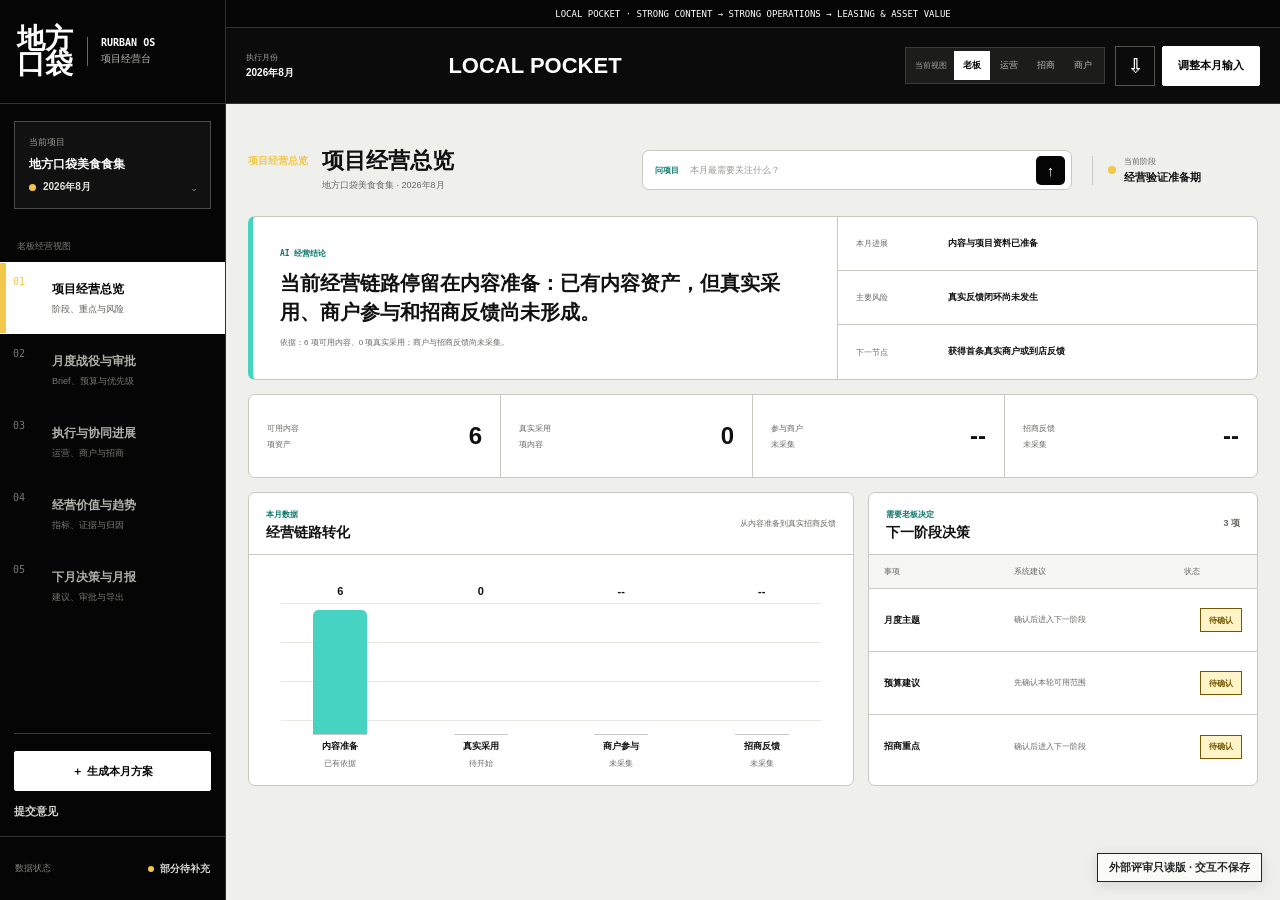
==== app/index.html @ 967d746f "Publish Rurban OS read-only review" ====
<!doctype html>
<html lang="zh-CN">
<head>
  <meta charset="utf-8">
  <meta name="viewport" content="width=device-width, initial-scale=1">
  <title>地方口袋｜项目经营台</title>
  <link rel="stylesheet" href="client-preview.css">
</head>
<body data-view="q1">
  <div class="review-mode-badge" role="status">外部评审只读版 · 交互不保存</div>
  <div class="app-shell">
    <aside class="sidebar">
      <a class="brand" href="./" aria-label="地方口袋项目经营台">
        <span class="brand-mark">地方<br>口袋</span>
        <span class="brand-name"><strong>RURBAN OS</strong><small>项目经营台</small></span>
      </a>

      <button class="project-switcher" type="button" title="切换项目">
        <span>当前项目</span>
        <strong id="sideProject">地方口袋美食食集</strong>
        <small><i></i><b id="sideMonth">2026年8月</b><em>⌄</em></small>
      </button>

      <nav class="question-nav" id="roleNavigation" aria-label="老板经营栏目">
        <span class="nav-label">老板经营视图</span>
        <button class="question-link active" type="button" data-question="q1">
          <b>01</b><span><strong>项目经营总览</strong><small>阶段、重点与风险</small></span>
        </button>
        <button class="question-link" type="button" data-question="q5">
          <b>02</b><span><strong>月度战役与审批</strong><small>Brief、预算与优先级</small></span>
        </button>
        <button class="question-link" type="button" data-question="q6">
          <b>03</b><span><strong>执行与协同进展</strong><small>运营、商户与招商</small></span>
        </button>
        <button class="question-link" type="button" data-question="q4">
          <b>04</b><span><strong>经营价值与趋势</strong><small>指标、证据与归因</small></span>
        </button>
        <button class="question-link" type="button" data-question="q7">
          <b>05</b><span><strong>下月决策与月报</strong><small>建议、审批与导出</small></span>
        </button>
      </nav>

      <div class="sidebar-actions">
        <button class="button sidebar-primary" type="button" data-open-wizard>＋ 生成本月方案</button>
        <button class="text-action" type="button" id="openFeedback">提交意见</button>
      </div>

      <footer>
        <span>数据状态</span>
        <strong><i></i>部分待补充</strong>
      </footer>
    </aside>

    <main class="main">
      <div class="announcement-bar">LOCAL POCKET · STRONG CONTENT → STRONG OPERATIONS → LEASING & ASSET VALUE</div>
      <header class="topbar">
        <div class="top-context">
          <div><span>项目</span><strong id="topProject">地方口袋美食食集</strong></div>
          <div><span>执行月份</span><strong id="topMonth">2026年8月</strong></div>
        </div>
        <strong class="top-wordmark">LOCAL POCKET</strong>
        <div class="top-utility">
          <div class="role-switch" aria-label="角色视图">
            <span>当前视图</span>
            <button class="active" type="button" data-role="owner">老板</button>
            <button type="button" data-role="operations">运营</button>
            <button type="button" data-role="leasing">招商</button>
            <button type="button" data-role="merchant">商户</button>
          </div>
          <div class="top-actions">
            <button class="icon-button" type="button" id="exportResult" title="导出方案" aria-label="导出方案">⇩</button>
            <button class="button top-primary" type="button" data-open-wizard>调整本月输入</button>
          </div>
        </div>
      </header>

      <section class="question-view active" id="q1View">
        <header class="owner-overview-intro">
          <div>
            <span class="question-number">项目经营总览</span>
            <h1>项目经营总览</h1>
            <p>地方口袋美食食集 · 2026年8月</p>
          </div>
          <form class="owner-inline-ai" id="ownerAiForm">
            <label for="ownerAiPrompt">问项目</label>
            <input id="ownerAiPrompt" aria-label="输入经营问题" placeholder="本月最需要关注什么？">
            <button type="submit" id="ownerAiSubmit" title="生成分析" aria-label="生成分析">↑</button>
          </form>
          <div class="owner-stage"><i></i><span>当前阶段</span><strong>经营验证准备期</strong></div>
        </header>

        <section class="owner-executive-result" aria-label="老板经营结论">
          <div>
            <span>AI 经营结论</span>
            <h2 id="executiveConclusion">正在读取项目资料并形成经营判断。</h2>
            <small id="ownerAiReason">分析将只使用当前项目已登记的数据。</small>
          </div>
          <dl>
            <div><dt>本月进展</dt><dd>内容与项目资料已准备</dd></div>
            <div><dt>主要风险</dt><dd>真实反馈闭环尚未发生</dd></div>
            <div><dt>下一节点</dt><dd>获得首条真实商户或到店反馈</dd></div>
          </dl>
        </section>

        <section class="owner-stage-kpis" aria-label="当前阶段关键指标">
          <article><span>可用内容</span><strong id="contentAssetCount">6</strong><small>项资产</small></article>
          <article><span>真实采用</span><strong id="ownerAdoptedCount">0</strong><small>项内容</small></article>
          <article><span>参与商户</span><strong id="ownerMerchantCount">--</strong><small>未采集</small></article>
          <article><span>招商反馈</span><strong id="ownerLeadCount">--</strong><small>未采集</small></article>
        </section>

        <section class="owner-analysis-layout">
          <figure class="owner-chain-chart">
            <figcaption>
              <div><span>本月数据</span><h2>经营链路转化</h2></div>
              <small>从内容准备到真实招商反馈</small>
            </figcaption>
            <div class="owner-chart-plot" role="img" aria-label="内容准备、真实采用、商户参与和招商反馈的柱状比较">
              <article>
                <strong id="ownerChartContentValue">6</strong>
                <div><i id="ownerChartContentBar"></i></div>
                <span>内容准备</span>
                <small>已有依据</small>
              </article>
              <article>
                <strong id="ownerChartAdoptedValue">0</strong>
                <div><i id="ownerChartAdoptedBar"></i></div>
                <span>真实采用</span>
                <small>待开始</small>
              </article>
              <article>
                <strong id="ownerChartMerchantValue">--</strong>
                <div><i id="ownerChartMerchantBar"></i></div>
                <span>商户参与</span>
                <small>未采集</small>
              </article>
              <article>
                <strong id="ownerChartLeadValue">--</strong>
                <div><i id="ownerChartLeadBar"></i></div>
                <span>招商反馈</span>
                <small>未采集</small>
              </article>
            </div>
          </figure>

          <section class="owner-decision-table">
            <header><div><span>需要老板决定</span><h2>下一阶段决策</h2></div><strong>3 项</strong></header>
            <div class="owner-decision-table-head"><span>事项</span><span>系统建议</span><span>状态</span></div>
            <div id="ownerDecisionList">
              <button type="button"><span>内容费用上限</span><small>先确认本轮可用范围</small><b class="status pending">待确认</b></button>
              <button type="button"><span>真实测试范围</span><small>选择首批内容与渠道</small><b class="status pending">待确认</b></button>
              <button type="button"><span>首批商户范围</span><small>确认真实参与名单</small><b class="status pending">待确认</b></button>
            </div>
          </section>
        </section>
      </section>

      <section class="question-view owner-campaign-view" id="q5View">
        <header class="page-intro">
          <div><span class="question-number">月度战役与审批</span><h1>2026年8月经营战役</h1><p>用演示文稿快速看完整策略，只在右侧处理需要老板确认的内容。</p></div>
          <div class="page-status"><span>Brief 状态</span><strong>待确认</strong><small>确认后才进入正式排期</small></div>
        </header>
        <section class="owner-deck-shell">
          <nav class="owner-slide-rail" aria-label="Brief 章节">
            <button class="active" type="button" data-brief="brief-summary"><b>00</b><span>单页摘要</span></button>
            <button type="button" data-brief="brief-goal"><b>01</b><span>经营目标</span></button>
            <button type="button" data-brief="brief-audience"><b>02</b><span>目标客群</span></button>
            <button type="button" data-brief="brief-content"><b>03</b><span>内容方向</span></button>
            <button type="button" data-brief="brief-operations"><b>04</b><span>商户协同</span></button>
            <button type="button" data-brief="brief-measure"><b>05</b><span>验证方式</span></button>
          </nav>
          <article class="owner-slide-stage" id="briefDocument">
            <span>摘要</span><h3>本月经营战役摘要</h3><p>围绕整体经营规划，以地方食物内容带动到访与消费，同时验证商户协同与招商表达的实际效果。</p><blockquote>强内容驱动强运营，强运营反哺招商、租赁与空间资产价值。</blockquote>
          </article>
          <aside class="owner-approval-panel">
            <header><span>本页需要确认</span><strong>3 项</strong></header>
            <dl><div><dt>本月目标</dt><dd>验证内容对到访和消费的促进作用</dd></div><div><dt>资源优先级</dt><dd>内容生产优先，商户和现场承接随后</dd></div><div><dt>预算范围</dt><dd class="missing-text">尚未确认</dd></div></dl>
            <div><button type="button" class="button secondary" data-open-wizard>修改输入</button><button type="button" class="button primary" id="adoptResult">确认采用</button></div>
          </aside>
        </section>
      </section>

      <section class="question-view owner-progress-view" id="q6View">
        <header class="page-intro">
          <div><span class="question-number">执行与协同进展</span><h1>各角色正在如何共同推进</h1><p>按经营链路查看运营、商户和招商之间的交接结果，只突出阻塞下一阶段的事项。</p></div>
          <div class="page-status"><span>整体状态</span><strong>部分阻塞</strong><small>主要阻塞：商户和真实反馈</small></div>
        </header>
        <section class="owner-handoff-map">
          <header><span>本月协同链路</span><strong>1 / 4 个关键交接已具备</strong></header>
          <div class="handoff-flow">
            <article class="available"><i>运营</i><strong>内容策略与首轮草案</strong><small>将主题、文案和素材需求交给商户协同</small><b>已形成</b></article>
            <article class="missing"><i>商户</i><strong>产品、图片与参与方式</strong><small>将真实产品和现场配合信息交回运营</small><b>未提交</b></article>
            <article class="missing"><i>现场</i><strong>到店与消费反馈</strong><small>将可追溯结果交给经营复盘和招商</small><b>未采集</b></article>
            <article class="pending"><i>招商</i><strong>候选品牌与跟进反馈</strong><small>使用经营证据形成招商材料并回传疑虑</small><b>待真实名单</b></article>
          </div>
        </section>
        <section class="owner-progress-grid">
          <article class="owner-progress-lanes">
            <header><span>角色推进状态</span><h2>本周关键进展</h2></header>
            <div><i class="operations">运营</i><span><strong>首批内容主题</strong><small>草案已形成，等待老板确认方向</small></span><b class="status pending">待审核</b></div>
            <div><i class="merchant">商户</i><span><strong>参与商户材料</strong><small>任务入口已准备，真实商户名单待确认</small></span><b class="status missing">未开始</b></div>
            <div><i class="leasing">招商</i><span><strong>候选品牌准备</strong><small>3类候选画像已形成，尚无真实品牌线索</small></span><b class="status pending">准备中</b></div>
          </article>
          <aside class="owner-blocker-panel"><span>当前最大阻塞</span><h2>商户真实参与尚未发生</h2><p>没有真实产品、图片和参与方式，运营无法完成正式内容，现场也无法形成可追溯反馈。</p><button class="button primary" type="button">查看商户协同缺口</button></aside>
        </section>
      </section>

      <section class="question-view" id="q2View">
        <header class="page-intro">
          <div><span class="question-number">运营工作台</span><h1>今日执行与本月内容安排</h1><p>先处理到期任务、待审核和缺失素材，再查看完整内容成品。</p></div>
          <button class="button primary" type="button" data-open-wizard>重新生成方案</button>
        </header>

        <section class="result-summary-row operations-summary" aria-label="内容执行状态摘要">
          <article><span>今日待处理</span><strong>3</strong><small>项 · 按优先级执行</small></article>
          <article><span>待审核内容</span><strong>1</strong><small>项 · 需要确认方向</small></article>
          <article><span>缺失素材</span><strong>2</strong><small>类 · 商户图片与现场信息</small></article>
          <article><span>最近截止</span><strong>8月10日</strong><small>先确认首批内容主题</small></article>
        </section>

        <section class="work-section task-work operations-priority">
          <header class="section-header"><div><span>执行任务</span><h2>今天先处理这 3 件事</h2></div><button type="button" class="button secondary">查看全部任务</button></header>
          <div class="operation-action-list task-list" id="operationTasks">
            <article><button class="task-check" type="button" aria-label="标记完成"></button><div><span>优先级高</span><strong>确认本月首批内容主题</strong><small>阻塞：需要负责人确认主题方向</small></div><span>运营负责人</span><time>8月10日</time><b class="status pending">待确认</b><button class="button secondary task-open" type="button" data-task-open="确认首批内容主题">打开</button></article>
            <article><button class="task-check" type="button" aria-label="标记完成"></button><div><span>缺失素材</span><strong>收集参与商户产品与图片</strong><small>阻塞：尚未确认参与商户名单</small></div><span>商户负责人</span><time>8月12日</time><b class="status missing">未开始</b><button class="button secondary task-open" type="button" data-task-open="收集商户素材">打开</button></article>
            <article><button class="task-check" type="button" aria-label="标记完成"></button><div><span>待协同</span><strong>确认周末现场承接路线</strong><small>阻塞：需要现场负责人补充动线信息</small></div><span>现场负责人</span><time>8月14日</time><b class="status missing">未开始</b><button class="button secondary task-open" type="button" data-task-open="确认现场路线">打开</button></article>
          </div>
        </section>

        <section class="work-section calendar-work">
          <header class="section-header">
            <div><span>内容日历</span><h2>待排期内容与审核节点</h2></div>
            <div class="calendar-state"><span>当前状态</span><strong>日期待确认</strong></div>
          </header>
          <div class="schedule-queue">
            <article><i class="xhs"></i><span><b>小红书</b><small>地方味道人物故事</small></span><em>素材已具备</em><strong>待审核</strong></article>
            <article><i class="wechat"></i><span><b>公众号</b><small>本月经营主题长文</small></span><em>文案草案</em><strong>等待确认</strong></article>
            <article><i class="video"></i><span><b>短视频</b><small>周末现场路线</small></span><em>现场画面未采集</em><strong>缺失素材</strong></article>
            <article><i class="event"></i><span><b>现场活动</b><small>限定产品联动</small></span><em>商户名单待确认</em><strong>待协同</strong></article>
          </div>
        </section>

        <section class="content-studio operations-content-studio">
          <header class="studio-toolbar">
            <div><span>最新内容成品</span><h2 id="contentDirection">地方食物如何进入当代城市生活</h2></div>
            <div class="segmented" id="platformTabs"><button class="active" type="button" data-platform="xiaohongshu">小红书</button><button type="button" data-platform="wechat">公众号</button><button type="button" data-platform="video">短视频</button></div>
          </header>
          <div class="content-preview-layout">
            <article class="content-document">
              <span class="content-kicker" id="contentKicker">本月主推内容 · 小红书</span>
              <h3 id="contentHeadline">一座城市的味道，如何被重新装进口袋？</h3>
              <p id="contentLead">从真实的地方食物、主理人和现场空间出发，形成可阅读、可到访、可消费的本月内容主线。</p>
              <div class="content-outline" id="contentOutline">
                <p><b>01</b><span>从一个具体味道进入地方生活</span></p>
                <p><b>02</b><span>让商户、产品和空间共同讲述</span></p>
                <p><b>03</b><span>把阅读兴趣承接到现场行动</span></p>
              </div>
              <footer><span class="status pending">待审核</span><button type="button" class="text-action">查看完整文案 →</button></footer>
            </article>
            <figure class="platform-preview">
              <img id="platformImage" src="assets/place-dining.jpg" alt="内容发布预览">
              <figcaption><span id="previewPlatform">小红书发布预览</span><small>实际平台、日期和素材仍需确认</small></figcaption>
            </figure>
          </div>
        </section>
      </section>

      <section class="question-view" id="q3View">
        <header class="page-intro">
          <div><span class="question-number">招商工作台</span><h1>商户协同与招商推进</h1><p>用内容证据支持商户协同和招商跟进，不把尚未发生的意向写成真实进展。</p></div>
          <button class="button secondary" type="button">补充真实品牌名单</button>
        </header>

        <section class="result-summary-row leasing-summary" aria-label="招商推进状态摘要">
          <article><span>真实招商线索</span><strong>0</strong><small>尚未录入</small></article>
          <article><span>候选业态</span><strong>3</strong><small>类 · 待补真实品牌</small></article>
          <article><span>可用招商材料</span><strong>2</strong><small>类 · 已有依据</small></article>
          <article><span>经营表现证据</span><strong>1</strong><small>类缺口 · 未采集</small></article>
        </section>

        <section class="candidate-preparation" id="candidatePreparation">
          <header class="section-header"><div><span>候选品牌准备</span><h2>先确定真实品牌，再进入跟进管道</h2></div><div class="pipeline-summary"><b>0</b> 真实线索 · <b>3</b> 类候选画像</div></header>
          <div class="candidate-prep-grid">
            <button class="candidate-card active" type="button" data-lead="local-food"><span>01 · 候选画像</span><strong>地方食物代表品牌</strong><p>在地产品、人物故事与持续内容能力匹配度高。</p><small>需补：真实品牌名单</small></button>
            <button class="candidate-card" type="button" data-lead="creator"><span>02 · 候选画像</span><strong>主理人餐饮品牌</strong><p>适合以人物、限定产品和现场体验共同运营。</p><small>需补：品牌意愿与经营条件</small></button>
            <button class="candidate-card" type="button" data-lead="culture"><span>03 · 候选画像</span><strong>地方文化产品品牌</strong><p>可把地方文化转成游客可理解、可携带的消费产品。</p><small>需补：产品与价格带资料</small></button>
            <article class="leasing-next-actions"><span>现在只做 3 步</span><ol><li><b>01</b>补充真实品牌名单</li><li><b>02</b>确认对应铺位和经营条件</li><li><b>03</b>有真实联系后创建招商线索</li></ol></article>
          </div>
        </section>

        <section class="pipeline-work" id="realLeasingPipeline" hidden>
          <header class="section-header"><div><span>招商管道</span><h2>真实线索与跟进阶段</h2></div><div class="pipeline-summary"><b>0</b> 真实线索</div></header>
          <div class="pipeline-board" id="leasingPipeline"></div>
        </section>

        <section class="leasing-detail-grid">
          <article class="lead-detail" id="leadDetail">
            <header><div><span>候选画像详情</span><h2>地方食物代表品牌</h2></div><b class="status pending">候选类型</b></header>
            <dl>
              <div><dt>推荐理由</dt><dd>具备真实产地、人物和产品内容，可形成持续市场表达。</dd></div>
              <div><dt>适配位置</dt><dd>主入口内容展示位 / 可体验餐饮点位</dd></div>
              <div><dt>需要验证</dt><dd>经营条件、现场适配、品牌意愿与真实铺位</dd></div>
              <div><dt>下一动作</dt><dd>补充真实品牌名单后生成一对一招商材料</dd></div>
            </dl>
          </article>
          <article class="leasing-ammo">
            <header><span>可使用的招商弹药</span><strong>3 类</strong></header>
            <button type="button"><i>01</i><span><b>项目内容主张</b><small>项目故事与本月经营主题</small></span><em>可用</em></button>
            <button type="button"><i>02</i><span><b>空间与消费场景</b><small>入口、路线与现场体验</small></span><em>可用</em></button>
            <button type="button"><i>03</i><span><b>经营表现证据</b><small>到店、消费与商户反馈</small></span><em class="missing-text">未采集</em></button>
          </article>
        </section>

        <section class="work-section merchant-task-work">
          <header class="section-header"><div><span>商户协同</span><h2>参与商户任务与反馈</h2></div><button type="button" class="button secondary">创建简单任务链接</button></header>
          <div class="merchant-table">
            <header><span>任务</span><span>参与商户</span><span>截止时间</span><span>提交材料</span><span>状态</span></header>
            <article><strong>提交本月主推产品与价格</strong><span>待确认</span><time>待设置</time><span>图片 / 产品 / 价格</span><b class="status missing">未派发</b></article>
            <article><strong>确认联合内容与现场活动</strong><span>待确认</span><time>待设置</time><span>参与方式 / 负责人</span><b class="status missing">未派发</b></article>
          </div>
        </section>
      </section>

      <section class="question-view" id="q4View">
        <header class="page-intro">
          <div><span class="question-number">经营价值与趋势</span><h1>哪些价值已经发生，哪些仍待验证</h1><p>把运营、商户和招商反馈汇总为证据；缺少的数据明确显示未采集。</p></div>
          <button class="button secondary" type="button">导出月报</button>
        </header>

        <section class="insight-band">
          <span>当前判断</span>
          <h2>项目资料和基础记录已基本整理，但真实经营闭环仍缺少连续的到店、消费、商户和招商反馈。</h2>
          <p>因此本月只展示证据准备度，不计算经营 ROI，也不对内容效果作确定归因。</p>
        </section>

        <section class="measurement-readiness">
          <header><div><span>首轮数据准备</span><h2>先把 4 类反馈记录起来</h2></div><strong>1 / 4 已准备</strong></header>
          <div class="readiness-action-list">
            <article><i>01</i><span><b>内容发布与采用</b><small>记录实际发布平台、日期和采用版本</small></span><em>运营</em><strong class="status pending">待记录</strong></article>
            <article><i>02</i><span><b>到店与消费反馈</b><small>选择现场观察、核销、顾客自述或平台数据</small></span><em>现场</em><strong class="status missing">未采集</strong></article>
            <article><i>03</i><span><b>商户参与与完成</b><small>确认参与名单、任务完成和商户反馈</small></span><em>商户协同</em><strong class="status missing">未采集</strong></article>
            <article><i>04</i><span><b>招商与租赁反馈</b><small>记录真实联系、品牌疑虑和意向阶段</small></span><em>招商</em><strong class="status missing">未采集</strong></article>
          </div>
        </section>

        <section class="analytics-grid">
          <article class="first-measurement-panel">
            <header><div><span>第一轮验证</span><h2>本月先完成一条可追溯记录</h2></div><b class="status pending">等待首条数据</b></header>
            <ol><li><b>01</b><span><strong>确认一件已发布内容</strong><small>保留平台、日期和最终版本</small></span></li><li><b>02</b><span><strong>关联一次真实到店或商户反馈</strong><small>写明反馈来源，不进行过度归因</small></span></li><li><b>03</b><span><strong>由负责人确认可信程度</strong><small>确定相关、可能相关或暂无法判断</small></span></li></ol>
            <button class="button primary" type="button" data-feedback-start>开始记录真实反馈</button>
          </article>
          <article class="evidence-panel">
            <header><span>证据完整度</span><strong id="evidenceRate">读取中</strong></header>
            <div class="evidence-meter"><i id="evidenceBar"></i></div>
            <ul><li><span>项目与内容资料</span><b class="status available">已有依据</b></li><li><span>商户参与记录</span><b class="status missing">未采集</b></li><li><span>到店与消费反馈</span><b class="status missing">未采集</b></li><li><span>招商与租赁反馈</span><b class="status missing">未采集</b></li></ul>
          </article>
        </section>

        <article class="trend-panel" id="trendPanel" hidden>
          <header><div><span>指标趋势</span><h2>内容 → 到店 → 消费 → 招商反馈</h2></div><div class="segmented"><button class="active" type="button">本月</button><button type="button">近 3 月</button></div></header>
          <div class="chart-wrap"><canvas id="trendCanvas" width="960" height="280" aria-label="经营指标趋势图"></canvas></div>
          <footer><span><i class="content-line"></i>内容表现</span><span><i class="visit-line"></i>到店消费</span><span><i class="leasing-line"></i>招商反馈</span></footer>
        </article>

        <details class="work-section attribution-work evidence-disclosure">
          <summary><span>价值归因</span><strong>查看反馈来源与归因程度</strong><small>没有证据时不推断“确定有效”</small></summary>
          <div class="attribution-table">
            <header><span>结果对象</span><span>当前反馈</span><span>反馈来源</span><span>归因程度</span><span>判断</span></header>
            <article><strong>本月内容输出</strong><span>未采集</span><span>未采集</span><b class="status missing">未知</b><p>等待真实发布</p></article>
            <article><strong>到店与消费</strong><span>未采集</span><span>未采集</span><b class="status missing">未知</b><p>不能归因</p></article>
            <article><strong>招商线索</strong><span>尚无真实线索</span><span>未采集</span><b class="status missing">未知</b><p>不能归因</p></article>
          </div>
        </details>

        <section class="next-decision-band">
          <div><span>下月决策建议</span><h2>先完成第一轮真实反馈采集，再决定扩大内容投入或调整招商重点。</h2></div>
          <button class="button primary" type="button" data-open-wizard>准备下月 Brief</button>
        </section>
      </section>

      <section class="question-view owner-decision-view" id="q7View">
        <header class="page-intro">
          <div><span class="question-number">下月决策与月报</span><h1>把本月结果转成下月行动</h1><p>用决策备忘录处理预算、优先级和阶段推进，详细依据保留在月报中。</p></div>
          <button class="button secondary" type="button" data-export-owner-report>导出老板月报</button>
        </header>
        <section class="owner-decision-layout">
          <article class="decision-memo">
            <header><div><span>决策备忘录 · 2026年8月</span><h2>下月先补真实反馈，不建议立即扩大投入</h2></div><b class="status pending">等待拍板</b></header>
            <div class="decision-memo-list">
              <article><i>01</i><div><span>是否继续当前内容方向</span><strong>建议继续，但先完成一轮真实发布与现场反馈</strong><small>依据：运营草案已形成；到店与消费反馈未采集</small></div><em>来自运营 + 经营反馈</em><button class="button secondary" type="button">给出意见</button></article>
              <article><i>02</i><div><span>是否扩大预算</span><strong>暂不扩大，待确认商户参与和现场承接能力</strong><small>依据：参与商户和真实执行数据仍为空</small></div><em>来自商户协同</em><button class="button secondary" type="button">给出意见</button></article>
              <article><i>03</i><div><span>是否启动真实招商跟进</span><strong>先补真实品牌名单，再使用内容与空间材料接触</strong><small>依据：3类画像和2类材料可用；真实线索为0</small></div><em>来自招商</em><button class="button secondary" type="button">给出意见</button></article>
            </div>
          </article>
          <aside class="owner-report-cover">
            <div><span>MONTHLY OPERATING REPORT</span><small>地方口袋美食食集</small><strong>2026<br>08</strong><p>内容、运营、商户、招商与空间价值月报</p></div>
            <footer><span>证据状态</span><b>部分待补充</b></footer>
            <button class="button primary" type="button" data-export-owner-report>导出月报</button>
          </aside>
        </section>

        <details class="work-section analysis-work owner-analysis-disclosure">
          <summary><span>完整经营依据</span><strong>展开经营判断、证据与下一动作</strong><small>用于追溯，不占用老板首屏</small></summary>
          <div class="table-wrap">
            <table class="analysis-table" aria-label="经营分析总表">
              <thead><tr><th>经营模块</th><th>经营判断</th><th>关键依据 / 缺口</th><th>证据状态</th><th>下一动作</th></tr></thead>
              <tbody id="analysisTableBody"><tr><td>项目经营状态</td><td>资料整理中</td><td>项目资料已继承</td><td><b class="status pending">整理中</b></td><td>等待经营判断</td></tr></tbody>
            </table>
          </div>
        </details>
      </section>

      <section class="merchant-role-view" id="merchantView" aria-hidden="true">
        <header class="merchant-standalone-bar"><a href="./"><span>地方<br>口袋</span><strong>LOCAL POCKET · 商户任务</strong></a><button class="text-action" type="button" data-role-exit>返回项目经营台</button></header>
        <header class="page-intro merchant-page-intro">
          <div>
            <span class="question-number">商户任务中心</span>
            <h1>本月只需要完成 3 件事</h1>
            <p>查看本月主题、提交必要材料，并确认与本月经营活动直接相关的参与方式。</p>
          </div>
          <div class="merchant-progress"><span>当前进度</span><strong id="merchantProgressValue">0 / 3</strong><small id="merchantProgressText">任务尚未开始</small></div>
        </header>

        <section class="merchant-task-section merchant-sequence">
          <header class="section-header">
            <div><span>下一项任务</span><h2>每次只完成一步</h2></div>
            <div class="merchant-deadline"><span>本轮截止</span><strong>8月12日</strong></div>
          </header>
          <div class="merchant-sequence-layout">
            <ol class="merchant-stepper" aria-label="商户任务进度">
              <li class="active" data-merchant-step-indicator="1"><b>01</b><span><strong>产品与价格</strong><small>正在进行</small></span></li>
              <li data-merchant-step-indicator="2"><b>02</b><span><strong>图片与故事</strong><small>下一步</small></span></li>
              <li data-merchant-step-indicator="3"><b>03</b><span><strong>参与方式</strong><small>最后一步</small></span></li>
            </ol>
            <div class="merchant-step-panels">
              <form class="merchant-step-panel active" data-merchant-step="1">
                <span>任务 1 / 3</span><h2>提交本月主推产品与价格</h2><p>只填写本月真实有效的产品信息。</p>
                <div class="merchant-form-grid"><label><span>产品名称</span><input type="text" name="product_name" placeholder="例如：本月限定桂花糕"></label><label><span>售价</span><input type="text" name="product_price" placeholder="例如：38 元 / 份"></label><label class="full"><span>一句推荐理由</span><textarea name="product_reason" placeholder="说清楚产品特点和本月为什么值得推荐"></textarea></label></div>
                <footer><small>信息可以稍后修改</small><button class="button primary" type="button" data-merchant-next>保存并继续</button></footer>
              </form>
              <form class="merchant-step-panel" data-merchant-step="2">
                <span>任务 2 / 3</span><h2>上传图片与品牌故事</h2><p>上传 3–6 张原图，再写一段真实的人物或产品故事。</p>
                <div class="merchant-upload"><label><span>选择图片</span><input type="file" name="merchant_images" accept="image/*" multiple></label><label><span>品牌或产品故事</span><textarea name="brand_story" placeholder="可以写谁在做、为什么做、产品与地方的关系"></textarea></label></div>
                <footer><button class="text-action" type="button" data-merchant-prev>返回上一步</button><button class="button primary" type="button" data-merchant-next>保存并继续</button></footer>
              </form>
              <form class="merchant-step-panel" data-merchant-step="3">
                <span>任务 3 / 3</span><h2>确认联合内容与现场参与</h2><p>选择本月可以配合的方式，不确定的可以暂不选。</p>
                <div class="merchant-choice-list"><label><input type="checkbox" name="participation" value="content"><span><b>内容拍摄</b><small>提供产品和人物出镜</small></span></label><label><input type="checkbox" name="participation" value="event"><span><b>现场活动</b><small>参与限定产品或周末活动</small></span></label><label><input type="checkbox" name="participation" value="share"><span><b>联合传播</b><small>在自有账号转发本月内容</small></span></label></div>
                <footer><button class="text-action" type="button" data-merchant-prev>返回上一步</button><button class="button primary" type="button" data-merchant-submit>确认提交</button></footer>
              </form>
            </div>
          </div>
        </section>

        <section class="merchant-theme-band merchant-theme-compact">
          <div><span>2026年8月 · 本月经营主题</span><h2>一座城市的味道，如何被重新装进口袋？</h2><p>通过真实产品、人物故事和现场体验，让顾客产生到访与消费理由。</p></div>
          <aside><span>你的参与价值</span><strong>产品获得内容曝光，并进入本月现场消费场景。</strong><small>实际发布、活动安排和采用结果以项目方最终确认为准。</small></aside>
        </section>

        <section class="merchant-support-grid">
          <figure class="merchant-example">
            <img src="assets/place-dining.jpg" alt="本月内容示例">
            <figcaption><span>本月内容示例</span><strong>真实产品 + 人物故事 + 现场体验</strong><small>示例只帮助理解提交方向，不代表最终发布版式。</small></figcaption>
          </figure>
          <article class="merchant-help">
            <span>提交标准</span>
            <h2>信息少，但必须真实可用</h2>
            <ul>
              <li><b>01</b><span>价格、产品和活动信息必须是本月有效信息。</span></li>
              <li><b>02</b><span>图片尽量使用原图，不需要提前设计排版。</span></li>
              <li><b>03</b><span>不确定的内容可以标记待确认，不需要猜测。</span></li>
            </ul>
            <button class="text-action" type="button" data-merchant-action="联系项目负责人">联系项目负责人 →</button>
          </article>
        </section>
      </section>
    </main>
  </div>

  <section class="wizard-overlay" id="planWizard" aria-hidden="true">
    <aside class="wizard-aside">
      <button class="wizard-close" type="button" id="closeWizard" aria-label="关闭输入">×</button>
      <span class="brand-mark">地方<br>口袋</span>
      <div>
        <span>已自动读取</span>
        <h2>只填写本月发生的变化</h2>
        <p>项目定位、空间资料、历史内容和已批准素材会自动参与，不需要重复录入。</p>
      </div>
      <ul><li><i>✓</i> 项目定位与当前阶段</li><li><i>✓</i> 空间、商户和经营资产</li><li><i>✓</i> 已批准内容与视觉素材</li><li><i>✓</i> 历史反馈与指标口径</li></ul>
    </aside>
    <div class="wizard-content">
      <header class="wizard-header">
        <div><span id="wizardStepLabel">步骤 1</span><strong id="wizardProgressText">1 / 5</strong></div>
        <div class="wizard-progress"><i id="wizardProgressBar"></i></div>
      </header>
      <form id="planForm">
        <input id="project_name" name="project_name" type="hidden" value="地方口袋美食食集">
        <input id="month" name="month" type="hidden" value="2026-08">
        <input id="target_audience" name="target_audience" type="hidden" value="mixed">

        <section class="wizard-step active" data-step="1">
          <span>本月经营目标</span><h1>选择本月首要经营目标</h1><p>只选一个主要目标，方案仍会覆盖内容、运营、商户和招商。</p>
          <div class="option-grid" id="goalOptions">
            <button class="option active" type="button" data-goal="overall_plan"><b>A</b><span><strong>整体经营</strong><small>让内容、商户和招商围绕同一目标</small></span></button>
            <button class="option" type="button" data-goal="content_growth"><b>B</b><span><strong>内容增长</strong><small>形成关注、到访与消费理由</small></span></button>
            <button class="option" type="button" data-goal="merchant_collaboration"><b>C</b><span><strong>商户协同</strong><small>推动商户参与和现场执行</small></span></button>
            <button class="option" type="button" data-goal="merchant_attraction"><b>D</b><span><strong>招商推进</strong><small>形成品牌画像和入驻理由</small></span></button>
          </div>
        </section>

        <section class="wizard-step" data-step="2">
          <span>目标客群</span><h1>选择本月核心客群</h1><p>选择一个核心人群，其他相关角色仍会参与经营分析。</p>
          <div class="option-grid">
            <button class="option active" type="button" data-audience="mixed"><b>A</b><span><strong>消费者、游客与潜在商户</strong><small>同时考虑消费现场与经营合作</small></span></button>
            <button class="option" type="button" data-audience="young_local"><b>B</b><span><strong>本地年轻消费者</strong><small>关注新鲜感、传播和复访</small></span></button>
            <button class="option" type="button" data-audience="visitors"><b>C</b><span><strong>游客与外来消费者</strong><small>关注目的性、体验和城市记忆</small></span></button>
            <button class="option" type="button" data-audience="merchants"><b>D</b><span><strong>潜在商户与合作方</strong><small>关注项目能力、匹配度和入驻理由</small></span></button>
          </div>
        </section>

        <section class="wizard-step" data-step="3">
          <span>本月预算</span><h1>确认本轮预算范围</h1><p>预算只用于控制方案规模，不会自动产生支出。</p>
          <div class="option-list">
            <button class="option active" type="button" data-budget="待确认"><b>A</b><span><strong>暂不锁定</strong><small>先确认方案范围，再由老板决定预算</small></span></button>
            <button class="option" type="button" data-budget="5000元以内"><b>B</b><span><strong>5,000 元以内</strong><small>聚焦少量高优先级动作</small></span></button>
            <button class="option" type="button" data-budget="5000至20000元"><b>C</b><span><strong>5,000–20,000 元</strong><small>覆盖内容、现场和商户协同</small></span></button>
            <button class="option" type="button" data-budget="20000元以上"><b>D</b><span><strong>20,000 元以上</strong><small>允许更完整的活动与传播组合</small></span></button>
          </div>
        </section>

        <section class="wizard-step" data-step="4">
          <span>资源优先级</span><h1>确认本月资源优先级</h1><p>选择一个第一优先级，方案会据此安排其他工作的先后顺序。</p>
          <div class="option-grid">
            <button class="option active" type="button" data-priority="内容生产"><b>A</b><span><strong>内容生产</strong><small>先形成持续的市场刺激</small></span></button>
            <button class="option" type="button" data-priority="商户与现场"><b>B</b><span><strong>商户与现场</strong><small>先让内容落到真实经营动作</small></span></button>
            <button class="option" type="button" data-priority="招商推进"><b>C</b><span><strong>招商推进</strong><small>优先形成品牌线索和沟通材料</small></span></button>
            <button class="option" type="button" data-priority="数据验证"><b>D</b><span><strong>数据验证</strong><small>优先补齐反馈和经营证据</small></span></button>
          </div>
        </section>

        <section class="wizard-step" data-step="5">
          <span>本月变化</span><h1>补充本月新增变化</h1><p>没有变化可以直接继续，已有资料会自动参与方案。</p>
          <label class="context-input"><textarea id="additional_context" name="additional_context" placeholder="例如：本月新增周末夜间场次，希望优先验证年轻客群的到访兴趣。"></textarea><small>不要重复填写项目定位、空间资料、菜单和历史内容。</small></label>
          <div class="input-summary"><p><span>经营目标</span><strong id="summaryGoal">整体经营</strong></p><p><span>目标客群</span><strong id="summaryAudience">消费者、游客与潜在商户</strong></p><p><span>预算范围</span><strong id="summaryBudget">暂不锁定</strong></p><p><span>第一优先级</span><strong id="summaryPriority">内容生产</strong></p></div>
        </section>

        <footer class="wizard-actions"><button class="button secondary" id="wizardBack" type="button" disabled>上一步</button><button class="button primary" id="wizardNext" type="button">下一步</button></footer>
      </form>
    </div>
  </section>

  <dialog id="feedbackDialog">
    <form method="dialog" class="feedback-form">
      <header><span>修改意见</span><h2>填写需要调整的结果</h2><p>只描述期望结果，无需说明生成过程。</p></header>
      <textarea id="feedbackText" placeholder="例如：招商部分需要更具体；内容方向希望增加家庭客群。"></textarea>
      <footer><button class="button secondary" value="cancel">取消</button><button class="button primary" id="saveFeedback" value="default">保存意见</button></footer>
    </form>
  </dialog>

  <div class="toast" id="toast" role="status" aria-live="polite"></div>
  <script src="review-data.js"></script>
  <script src="review-guard.js"></script>
  <script src="client-preview.js"></script>
</body>
</html>
---- app/client-preview.css ----
:root {
  --canvas: #efefeb;
  --paper: #ffffff;
  --ink: #111111;
  --black: #050505;
  --muted: #666963;
  --soft: #e8e8e3;
  --line: #c9c9c2;
  --line-strong: #8d8f89;
  --coral: #ff5b46;
  --coral-soft: #ffe5df;
  --aqua: #46d3c1;
  --aqua-soft: #dcf7f2;
  --yellow: #f1c84a;
  --yellow-soft: #fff3c8;
  --blue: #4d82d5;
  --blue-soft: #e4ecfa;
  --purple: #815ea8;
  --purple-soft: #eee7f6;
  --sidebar: 248px;
  --radius: 2px;
  --display: "Arial Black", "PingFang SC", "Microsoft YaHei", sans-serif;
  --mono: "SFMono-Regular", Menlo, Monaco, Consolas, monospace;
}

* { box-sizing: border-box; }
html { min-width: 1200px; background: var(--canvas); }
body { --view-accent: var(--yellow); --view-soft: var(--yellow-soft); margin: 0; color: var(--ink); background: var(--canvas); font-family: -apple-system, BlinkMacSystemFont, "Segoe UI", "PingFang SC", "Microsoft YaHei", sans-serif; font-size: 13px; letter-spacing: 0; }
body[data-view="q2"] { --view-accent: var(--coral); --view-soft: var(--coral-soft); }
body[data-view="q3"] { --view-accent: var(--blue); --view-soft: var(--blue-soft); }
body[data-view="q4"] { --view-accent: var(--aqua); --view-soft: var(--aqua-soft); }
body[data-view="q5"] { --view-accent: var(--yellow); --view-soft: var(--yellow-soft); }
body[data-view="q6"] { --view-accent: var(--blue); --view-soft: var(--blue-soft); }
body[data-view="q7"] { --view-accent: var(--coral); --view-soft: var(--coral-soft); }
body[data-view="merchant"] { --view-accent: var(--aqua); --view-soft: var(--aqua-soft); }
button, textarea, input { font: inherit; letter-spacing: 0; }
button { cursor: pointer; }
button:disabled { cursor: not-allowed; opacity: .42; }
h1, h2, h3, p, figure, blockquote, dl, dd { margin: 0; letter-spacing: 0; }
img { display: block; max-width: 100%; }

.review-mode-badge {
  position: fixed;
  right: 18px;
  bottom: 18px;
  z-index: 1000;
  padding: 8px 11px;
  border: 1px solid #242724;
  background: rgba(250, 250, 247, 0.96);
  color: #242724;
  font-size: 11px;
  font-weight: 700;
  line-height: 1;
  box-shadow: 0 3px 14px rgba(0, 0, 0, 0.12);
}

.app-shell { min-height: 100vh; display: grid; grid-template-columns: var(--sidebar) minmax(0, 1fr); }
.sidebar { position: sticky; top: 0; z-index: 30; height: 100vh; display: flex; flex-direction: column; color: #fff; background: var(--black); border-right: 1px solid #30302d; }
.brand { min-height: 104px; display: flex; align-items: center; gap: 14px; padding: 18px 17px; color: #fff; border-bottom: 1px solid #343432; text-decoration: none; }
.brand-mark { font-family: var(--display); font-size: 28px; font-weight: 900; line-height: .86; }
.brand-name { display: grid; gap: 4px; padding-left: 13px; border-left: 1px solid #6b6b67; }
.brand-name strong { font-family: var(--mono); font-size: 10px; }
.brand-name small { color: #b8b8b2; font-size: 10px; }

.project-switcher { width: auto; display: grid; gap: 7px; margin: 17px 14px 9px; padding: 14px; color: #fff; background: #111; border: 1px solid #4a4a46; border-radius: 0; text-align: left; }
.project-switcher:hover { border-color: #fff; }
.project-switcher > span { color: #999992; font-family: var(--mono); font-size: 9px; }
.project-switcher > strong { overflow: hidden; font-size: 12px; text-overflow: ellipsis; white-space: nowrap; }
.project-switcher small { display: grid; grid-template-columns: 7px minmax(0, 1fr) auto; align-items: center; gap: 7px; color: #b8b8b2; font-style: normal; }
.project-switcher small i { width: 7px; height: 7px; background: var(--yellow); border-radius: 50%; }
.project-switcher small b { color: #e1e1dc; font-size: 10px; font-weight: 600; }
.project-switcher small em { font-style: normal; }

.question-nav { display: grid; margin-top: 9px; }
.nav-label { padding: 13px 17px 9px; color: #777771; font-family: var(--mono); font-size: 9px; }
.question-link { min-height: 72px; display: grid; grid-template-columns: 32px minmax(0, 1fr); align-items: center; gap: 7px; padding: 10px 16px; color: #b0b0aa; background: transparent; border: 0; border-top: 1px solid transparent; border-bottom: 1px solid transparent; text-align: left; }
.question-link:hover { color: #fff; background: #161615; border-color: #30302d; }
.question-link.active { color: #050505; background: #fff; border-color: #fff; box-shadow: inset 6px 0 0 var(--view-accent); }
.question-link > b { align-self: start; margin-top: 3px; color: #777771; font-family: var(--mono); font-size: 10px; font-weight: 500; }
.question-link.active > b { color: var(--view-accent); }
.question-link > span { min-width: 0; display: grid; gap: 5px; }
.question-link strong { font-size: 12px; }
.question-link small { overflow: hidden; color: #777771; font-size: 9px; text-overflow: ellipsis; white-space: nowrap; }
.question-link.active small { color: #5e5e59; }

.sidebar-actions { display: grid; gap: 13px; margin: auto 14px 0; padding-top: 17px; border-top: 1px solid #3c3c39; }
.button { min-height: 40px; display: inline-flex; align-items: center; justify-content: center; gap: 7px; padding: 0 15px; border-radius: var(--radius); font-size: 11px; font-weight: 800; white-space: nowrap; }
.button.primary { color: #fff; background: var(--black); border: 1px solid var(--black); }
.button.primary:hover { color: var(--black); background: var(--aqua); border-color: var(--aqua); }
.button.secondary { color: var(--ink); background: #fff; border: 1px solid var(--line-strong); }
.button.secondary:hover { border-color: var(--black); }
.sidebar-primary { width: 100%; color: var(--black); background: #fff; border: 1px solid #fff; }
.sidebar-primary:hover { background: var(--aqua); border-color: var(--aqua); }
.text-action { padding: 0; color: var(--coral); background: transparent; border: 0; font-size: 11px; font-weight: 800; }
.sidebar .text-action { justify-self: start; color: #d5d5cf; }
.sidebar .text-action:hover { color: var(--aqua); }
.sidebar footer { min-height: 64px; display: flex; align-items: center; justify-content: space-between; gap: 10px; margin-top: 17px; padding: 0 15px; color: #83837d; border-top: 1px solid #343432; font-size: 9px; }
.sidebar footer strong { display: flex; align-items: center; gap: 6px; color: #d7d7d1; font-size: 10px; }
.sidebar footer i { width: 6px; height: 6px; background: var(--yellow); border-radius: 50%; }

.main { min-width: 0; }
.announcement-bar { position: sticky; top: 0; z-index: 24; height: 28px; display: flex; align-items: center; justify-content: center; overflow: hidden; color: #fff; background: var(--black); border-bottom: 1px solid #333; font-family: var(--mono); font-size: 9px; white-space: nowrap; }
.topbar { position: sticky; top: 28px; z-index: 22; height: 76px; display: grid; grid-template-columns: minmax(215px, .7fr) minmax(180px, .55fr) auto; align-items: center; gap: 22px; padding: 0 28px; color: #fff; background: rgba(5, 5, 5, .97); border-bottom: 1px solid #343432; }
.top-context { display: flex; align-items: center; gap: 25px; }
.top-context > div { display: grid; gap: 3px; }
.top-context span, .role-switch > span { color: #9e9e98; font-family: var(--mono); font-size: 8px; }
.top-context strong { max-width: 205px; overflow: hidden; color: #fff; font-size: 10px; text-overflow: ellipsis; white-space: nowrap; }
.top-wordmark { justify-self: center; font-family: var(--display); font-size: 22px; white-space: nowrap; }
.top-utility { display: flex; align-items: center; justify-content: flex-end; gap: 10px; }
.role-switch { display: flex; align-items: center; gap: 1px; padding: 3px; background: #1c1c1a; border: 1px solid #3a3a37; }
.role-switch > span { margin: 0 6px; }
.role-switch button, .segmented button { min-height: 29px; padding: 0 9px; color: #b7b7b1; background: transparent; border: 0; border-radius: 0; font-size: 9px; }
.role-switch button:hover { color: #fff; }
.role-switch button.active, .segmented button.active { color: var(--black); background: #fff; font-weight: 800; }
.top-actions { display: flex; align-items: center; gap: 7px; }
.icon-button { width: 40px; height: 40px; color: #fff; background: transparent; border: 1px solid #555550; border-radius: 0; font-size: 20px; line-height: 1; }
.icon-button:hover { color: var(--black); background: var(--aqua); border-color: var(--aqua); }
.top-primary { min-height: 40px; color: var(--black); background: #fff; border: 1px solid #fff; }
.top-primary:hover { background: var(--yellow); border-color: var(--yellow); }

.question-view { display: none; padding: 34px 30px 60px; }
.question-view.active { display: block; }
.merchant-role-view { display: none; padding: 34px 30px 60px; }
.merchant-role-view.active { display: block; }
.role-merchant .question-nav { display: none; }
.role-merchant .sidebar-actions [data-open-wizard], .role-merchant #exportResult, .role-merchant .top-primary { display: none; }
.role-merchant .sidebar-actions::before { content: "商户任务中心"; color: #fff; font-family: var(--display); font-size: 17px; }
.role-merchant .sidebar-actions::after { content: "只显示与你有关的任务、材料和反馈。"; color: #888882; font-size: 9px; line-height: 1.6; }
.role-merchant .app-shell { display: block; }
.role-merchant .sidebar, .role-merchant .main > .announcement-bar, .role-merchant .main > .topbar { display: none; }
.role-merchant .merchant-role-view { padding: 0 40px 60px; }

/* Owner: each result type uses the format best suited to its decision. */
.owner-stage-hero { min-height: 380px; display: grid; grid-template-columns: minmax(0,1.65fr) minmax(350px,.7fr); overflow: hidden; background: var(--black); border: 2px solid var(--black); }
.owner-stage-visual { position: relative; min-width: 0; overflow: hidden; }
.owner-stage-visual > img { width: 100%; height: 100%; object-fit: cover; }
.owner-stage-visual::after { content: ""; position: absolute; inset: 0; background: rgba(0,0,0,.7); }
.owner-stage-overlay { position: absolute; z-index: 1; inset: 0; display: flex; flex-direction: column; justify-content: flex-end; padding: 34px 38px; color: #fff; border-top: 8px solid var(--yellow); }
.owner-stage-overlay > span { color: var(--yellow); font-family: var(--mono); font-size: 9px; font-weight: 800; }
.owner-stage-overlay h2 { max-width: 900px; margin: 17px 0 28px; font-family: var(--display); font-size: 30px; line-height: 1.35; }
.owner-stage-facts { display: grid; grid-template-columns: 1fr 1fr; gap: 24px; padding-top: 18px; border-top: 1px solid rgba(255,255,255,.45); }
.owner-stage-facts p { display: grid; gap: 7px; }
.owner-stage-facts b { color: #b8b8b2; font-family: var(--mono); font-size: 8px; }
.owner-stage-facts span { font-size: 10px; line-height: 1.55; }
.owner-decision-queue { min-width: 0; }
.owner-decision-queue > header { min-height: 82px; }
.owner-decision-queue button { min-height: 98px; }

.owner-source-grid { display: grid; grid-template-columns: repeat(4,minmax(0,1fr)); margin-top: 22px; border: 1px solid var(--black); background: #fff; }
.owner-source-grid article { position: relative; min-height: 160px; display: grid; align-content: space-between; gap: 10px; padding: 21px; border-right: 1px solid var(--line); }
.owner-source-grid article:last-child { border-right: 0; }
.owner-source-grid article::before { content: ""; position: absolute; top: 0; right: 0; left: 0; height: 5px; background: var(--blue); }
.owner-source-grid .source-merchant::before { background: var(--purple); }
.owner-source-grid .source-leasing::before { background: var(--coral); }
.owner-source-grid .source-data::before { background: var(--aqua); }
.owner-source-grid header { display: flex; align-items: center; justify-content: space-between; gap: 10px; }
.owner-source-grid header > span { color: var(--muted); font-family: var(--mono); font-size: 8px; }
.owner-source-grid article > strong { font-size: 14px; line-height: 1.45; }
.owner-source-grid p { color: var(--muted); font-size: 9px; line-height: 1.55; }
.owner-source-grid p b { color: var(--ink); font-family: var(--display); font-size: 13px; }

.owner-value-chain { margin-top: 34px; }
.owner-value-chain > header { min-height: 72px; display: flex; align-items: flex-end; justify-content: space-between; gap: 20px; padding-bottom: 13px; border-bottom: 2px solid var(--black); }
.owner-value-chain > header span { color: var(--yellow); font-family: var(--mono); font-size: 9px; font-weight: 800; }
.owner-value-chain > header h2 { max-width: 820px; margin-top: 6px; font-family: var(--display); font-size: 21px; line-height: 1.3; }
.owner-value-chain > header small { color: var(--muted); font-size: 9px; }
.owner-value-chain > div { display: grid; grid-template-columns: repeat(4,minmax(0,1fr)); background: #fff; border: 1px solid var(--black); }
.owner-value-chain article { position: relative; min-height: 132px; display: grid; grid-template-columns: 28px minmax(0,1fr); align-content: center; gap: 9px; padding: 20px; border-right: 1px solid var(--line); }
.owner-value-chain article:last-child { border-right: 0; }
.owner-value-chain article:not(:last-child)::after { content: ""; position: absolute; z-index: 2; top: 50%; right: -5px; width: 8px; height: 8px; background: #fff; border-top: 1px solid var(--black); border-right: 1px solid var(--black); transform: rotate(45deg); }
.owner-value-chain article.active { background: var(--yellow-soft); }
.owner-value-chain article > b { color: var(--coral); font-family: var(--mono); font-size: 9px; }
.owner-value-chain article > span { display: grid; gap: 7px; }
.owner-value-chain article strong { font-size: 12px; }
.owner-value-chain article small { color: var(--muted); font-size: 9px; line-height: 1.45; }
.owner-value-chain article em { grid-column: 2; width: fit-content; color: var(--muted); font-family: var(--mono); font-size: 8px; font-style: normal; }

.owner-deck-shell { min-height: 580px; display: grid; grid-template-columns: 150px minmax(0,1fr) 310px; background: #fff; border: 2px solid var(--black); }
.owner-slide-rail { display: grid; align-content: start; background: var(--black); }
.owner-slide-rail button { min-height: 75px; display: grid; grid-template-columns: 27px minmax(0,1fr); align-items: center; gap: 8px; padding: 10px 14px; color: #aaa9a4; background: transparent; border: 0; border-bottom: 1px solid #343431; text-align: left; }
.owner-slide-rail button:hover { color: #fff; }
.owner-slide-rail button.active { color: var(--black); background: var(--yellow); }
.owner-slide-rail button b { font-family: var(--mono); font-size: 8px; }
.owner-slide-rail button span { font-size: 10px; font-weight: 800; }
.owner-slide-stage { position: relative; min-width: 0; display: flex; flex-direction: column; justify-content: flex-end; padding: 52px 48px; overflow: hidden; color: #fff; background: var(--black) url('assets/place-plan.jpg') center/cover; isolation: isolate; }
.owner-slide-stage::before { content: ""; position: absolute; z-index: -1; inset: 0; background: rgba(0,0,0,.76); }
.owner-slide-stage > span { color: var(--yellow); font-family: var(--mono); font-size: 9px; }
.owner-slide-stage h3 { max-width: 800px; margin-top: 17px; font-family: var(--display); font-size: 35px; line-height: 1.2; }
.owner-slide-stage p { max-width: 760px; margin-top: 20px; color: #f4f4ef; font-size: 15px; line-height: 1.75; }
.owner-slide-stage blockquote { max-width: 760px; margin-top: 30px; padding-top: 20px; color: var(--yellow); border-top: 1px solid rgba(255,255,255,.45); font-size: 12px; line-height: 1.65; }
.owner-approval-panel { display: flex; flex-direction: column; padding: 24px; border-left: 2px solid var(--black); }
.owner-approval-panel > header { display: flex; align-items: center; justify-content: space-between; padding-bottom: 18px; border-bottom: 2px solid var(--black); }
.owner-approval-panel > header span { font-family: var(--display); font-size: 15px; }
.owner-approval-panel > header strong { color: var(--coral); font-family: var(--display); font-size: 22px; }
.owner-approval-panel dl { margin: 0; }
.owner-approval-panel dl > div { display: grid; gap: 7px; padding: 18px 0; border-bottom: 1px solid var(--line); }
.owner-approval-panel dt { color: var(--muted); font-family: var(--mono); font-size: 8px; }
.owner-approval-panel dd { font-size: 11px; font-weight: 750; line-height: 1.55; }
.owner-approval-panel > div { display: grid; grid-template-columns: 1fr 1fr; gap: 7px; margin-top: auto; }

.owner-handoff-map { background: var(--black); border: 2px solid var(--black); }
.owner-handoff-map > header { min-height: 70px; display: flex; align-items: center; justify-content: space-between; gap: 20px; padding: 0 24px; color: #fff; border-bottom: 1px solid #393936; }
.owner-handoff-map > header span { color: var(--blue); font-family: var(--mono); font-size: 9px; font-weight: 800; }
.owner-handoff-map > header strong { font-size: 11px; }
.handoff-flow { display: grid; grid-template-columns: repeat(4,minmax(0,1fr)); background: #fff; }
.handoff-flow article { position: relative; min-height: 230px; display: grid; align-content: start; gap: 13px; padding: 27px 23px; border-right: 1px solid var(--black); }
.handoff-flow article:last-child { border-right: 0; }
.handoff-flow article > i { width: 42px; height: 42px; display: grid; place-items: center; color: #fff; background: var(--black); border-radius: 50%; font-family: var(--mono); font-size: 9px; font-style: normal; }
.handoff-flow article.available > i { color: var(--black); background: var(--aqua); }
.handoff-flow article.pending > i { color: var(--black); background: var(--yellow); }
.handoff-flow article > strong { font-size: 14px; line-height: 1.4; }
.handoff-flow article > small { color: var(--muted); font-size: 9px; line-height: 1.6; }
.handoff-flow article > b { width: fit-content; margin-top: auto; color: var(--muted); border-bottom: 2px solid var(--line); font-family: var(--mono); font-size: 8px; }
.handoff-flow article.available > b { color: #086b5e; border-color: var(--aqua); }
.handoff-flow article.missing > b { color: #a32f20; border-color: var(--coral); }
.owner-progress-grid { display: grid; grid-template-columns: minmax(0,1.35fr) minmax(330px,.65fr); gap: 18px; margin-top: 24px; }
.owner-progress-lanes { background: #fff; border: 1px solid var(--black); }
.owner-progress-lanes > header { padding: 22px; color: #fff; background: var(--black); }
.owner-progress-lanes > header span, .owner-blocker-panel > span { color: var(--blue); font-family: var(--mono); font-size: 9px; font-weight: 800; }
.owner-progress-lanes > header h2 { margin-top: 8px; font-family: var(--display); font-size: 21px; }
.owner-progress-lanes > div { min-height: 88px; display: grid; grid-template-columns: 66px minmax(0,1fr) auto; align-items: center; gap: 15px; padding: 14px 20px; border-bottom: 1px solid var(--line); }
.owner-progress-lanes > div:last-child { border-bottom: 0; }
.owner-progress-lanes i { color: var(--muted); font-family: var(--mono); font-size: 9px; font-style: normal; }
.owner-progress-lanes span { display: grid; gap: 6px; }
.owner-progress-lanes span strong { font-size: 11px; }
.owner-progress-lanes span small { color: var(--muted); font-size: 9px; }
.owner-blocker-panel { display: flex; flex-direction: column; padding: 27px; color: #fff; background: var(--black); }
.owner-blocker-panel h2 { margin-top: 13px; font-family: var(--display); font-size: 24px; line-height: 1.35; }
.owner-blocker-panel p { margin-top: 18px; color: #c2c2bc; font-size: 10px; line-height: 1.75; }
.owner-blocker-panel .button { margin-top: auto; color: var(--black); background: var(--blue); border-color: var(--blue); }

.owner-decision-layout { display: grid; grid-template-columns: minmax(0,1.45fr) minmax(320px,.55fr); gap: 20px; }
.decision-memo { background: #fff; border: 1px solid var(--black); }
.decision-memo > header { min-height: 130px; display: flex; align-items: center; justify-content: space-between; gap: 30px; padding: 25px 28px; color: #fff; background: var(--black); }
.decision-memo > header span { color: var(--coral); font-family: var(--mono); font-size: 9px; }
.decision-memo > header h2 { max-width: 760px; margin-top: 9px; font-family: var(--display); font-size: 24px; line-height: 1.35; }
.decision-memo-list > article { min-height: 120px; display: grid; grid-template-columns: 30px minmax(0,1fr) 145px 88px; align-items: center; gap: 15px; padding: 17px 20px; border-bottom: 1px solid var(--line); }
.decision-memo-list > article:last-child { border-bottom: 0; }
.decision-memo-list article > i { color: var(--coral); font-family: var(--mono); font-size: 9px; font-style: normal; }
.decision-memo-list article > div { display: grid; gap: 6px; }
.decision-memo-list article span { color: var(--muted); font-family: var(--mono); font-size: 8px; }
.decision-memo-list article strong { font-size: 11px; line-height: 1.5; }
.decision-memo-list article small { color: var(--muted); font-size: 9px; }
.decision-memo-list article > em { color: var(--muted); font-size: 8px; font-style: normal; line-height: 1.5; }
.decision-memo-list .button { min-height: 34px; padding: 0 10px; }
.owner-report-cover { display: flex; flex-direction: column; min-height: 540px; padding: 28px; color: #fff; background: var(--black); border-top: 8px solid var(--coral); }
.owner-report-cover > div { display: grid; gap: 14px; }
.owner-report-cover > div > span { color: var(--coral); font-family: var(--mono); font-size: 8px; }
.owner-report-cover > div > small { color: #b8b8b2; font-size: 10px; }
.owner-report-cover > div > strong { margin-top: 15px; font-family: var(--display); font-size: 68px; line-height: .86; }
.owner-report-cover > div > p { max-width: 230px; color: #d0d0ca; font-size: 12px; line-height: 1.6; }
.owner-report-cover footer { display: flex; align-items: center; justify-content: space-between; margin-top: auto; padding: 16px 0; border-top: 1px solid #4a4a46; }
.owner-report-cover footer span { color: #999992; font-size: 9px; }
.owner-report-cover footer b { color: var(--yellow); font-size: 10px; }
.owner-report-cover .button { color: var(--black); background: #fff; border-color: #fff; }
.owner-analysis-disclosure { background: #fff; border: 1px solid var(--black); }
.owner-analysis-disclosure > summary { min-height: 68px; display: grid; grid-template-columns: 130px minmax(0,1fr) auto 30px; align-items: center; gap: 16px; padding: 0 20px; cursor: pointer; list-style: none; }
.owner-analysis-disclosure > summary::-webkit-details-marker { display: none; }
.owner-analysis-disclosure > summary::after { content: "+"; width: 28px; height: 28px; display: grid; place-items: center; color: #fff; background: var(--black); }
.owner-analysis-disclosure[open] > summary::after { content: "−"; }
.owner-analysis-disclosure > summary span { color: var(--coral); font-family: var(--mono); font-size: 9px; font-weight: 800; }
.owner-analysis-disclosure > summary strong { font-size: 11px; }
.owner-analysis-disclosure > summary small { color: var(--muted); font-size: 9px; }

.owner-overview-intro { min-height: 64px; display: grid; grid-template-columns: minmax(230px,1fr) minmax(340px,430px) auto; align-items: center; gap: 20px; margin-bottom: 14px; }
.owner-overview-intro > div:first-child { display: grid; grid-template-columns: auto minmax(0,1fr); align-items: baseline; gap: 4px 14px; }
.owner-overview-intro .question-number { grid-row: 1 / 3; align-self: start; margin-top: 6px; }
.owner-overview-intro h1 { font-size: 22px; line-height: 1.2; }
.owner-overview-intro p { color: var(--muted); font-size: 9px; }
.owner-inline-ai { min-height: 40px; display: grid; grid-template-columns: auto minmax(0,1fr) 30px; align-items: center; gap: 9px; padding: 4px 5px 4px 12px; background: #fff; border: 1px solid var(--line); border-radius: 7px; }
.owner-inline-ai:focus-within { border-color: #777872; box-shadow: 0 0 0 3px rgba(70,211,193,.14); }
.owner-inline-ai label { color: #08766a; font-family: var(--mono); font-size: 8px; font-weight: 800; }
.owner-inline-ai input { min-width: 0; color: var(--ink); background: transparent; border: 0; outline: 0; font-size: 9px; }
.owner-inline-ai input::placeholder { color: #969790; }
.owner-inline-ai button { width: 29px; height: 29px; display: grid; place-items: center; color: #fff; background: var(--black); border: 0; border-radius: 5px; font-size: 15px; }
.owner-stage { min-width: 166px; display: grid; grid-template-columns: 8px auto; align-items: center; gap: 3px 8px; padding-left: 15px; border-left: 1px solid var(--line); }
.owner-stage i { grid-row: 1 / 3; width: 8px; height: 8px; background: var(--yellow); border-radius: 50%; }
.owner-stage span { color: var(--muted); font-size: 8px; }
.owner-stage strong { font-size: 11px; }

.owner-executive-result { min-height: 164px; display: grid; grid-template-columns: minmax(0,1.45fr) minmax(420px,.75fr); background: #fff; border: 1px solid var(--line); border-left: 5px solid var(--aqua); border-radius: 7px; overflow: hidden; }
.owner-executive-result > div { display: grid; align-content: center; gap: 10px; padding: 23px 27px; }
.owner-executive-result > div > span { color: #08766a; font-family: var(--mono); font-size: 8px; font-weight: 800; }
.owner-executive-result h2 { max-width: 800px; font-size: 20px; line-height: 1.45; }
.owner-executive-result > div > small { color: var(--muted); font-size: 8px; }
.owner-executive-result dl { display: grid; grid-template-rows: repeat(3,1fr); border-left: 1px solid var(--line); }
.owner-executive-result dl > div { display: grid; grid-template-columns: 80px minmax(0,1fr); align-items: center; gap: 12px; padding: 0 18px; border-bottom: 1px solid var(--line); }
.owner-executive-result dl > div:last-child { border-bottom: 0; }
.owner-executive-result dt { color: var(--muted); font-size: 8px; }
.owner-executive-result dd { font-size: 9px; font-weight: 700; line-height: 1.45; }

.owner-stage-kpis { display: grid; grid-template-columns: repeat(4,minmax(0,1fr)); margin-top: 14px; background: #fff; border: 1px solid var(--line); border-radius: 7px; overflow: hidden; }
.owner-stage-kpis article { min-height: 82px; display: grid; grid-template-columns: minmax(0,1fr) auto; align-content: center; gap: 5px 10px; padding: 14px 18px; border-right: 1px solid var(--line); }
.owner-stage-kpis article:last-child { border-right: 0; }
.owner-stage-kpis span { color: var(--muted); font-size: 8px; }
.owner-stage-kpis strong { grid-row: 1 / 3; grid-column: 2; align-self: center; font-size: 24px; line-height: 1; }
.owner-stage-kpis small { color: var(--muted); font-size: 8px; }

.owner-analysis-layout { display: grid; grid-template-columns: minmax(0,1.3fr) minmax(390px,.7fr); gap: 14px; margin-top: 14px; }
.owner-chain-chart, .owner-decision-table { background: #fff; border: 1px solid var(--line); border-radius: 7px; overflow: hidden; }
.owner-chain-chart figcaption, .owner-decision-table > header { min-height: 58px; display: flex; align-items: center; justify-content: space-between; gap: 18px; padding: 12px 17px; border-bottom: 1px solid var(--line); }
.owner-chain-chart figcaption span, .owner-decision-table > header span { color: #08766a; font-family: var(--mono); font-size: 8px; font-weight: 800; }
.owner-chain-chart figcaption h2, .owner-decision-table > header h2 { margin-top: 4px; font-size: 14px; }
.owner-chain-chart figcaption small { color: var(--muted); font-size: 8px; }
.owner-chart-plot { position: relative; min-height: 230px; display: grid; grid-template-columns: repeat(4,minmax(0,1fr)); align-items: end; gap: 22px; padding: 24px 32px 18px; }
.owner-chart-plot::before { content: ""; position: absolute; right: 32px; left: 32px; top: 48px; height: 1px; background: var(--soft); box-shadow: 0 39px 0 var(--soft), 0 78px 0 var(--soft), 0 117px 0 var(--soft); }
.owner-chart-plot article { position: relative; z-index: 1; height: 182px; display: grid; grid-template-rows: 20px 1fr auto auto; justify-items: center; gap: 5px; }
.owner-chart-plot article > strong { font-size: 11px; }
.owner-chart-plot article > div { width: min(54px,70%); height: 125px; display: flex; align-items: flex-end; overflow: hidden; background: transparent; border-bottom: 1px solid var(--line); border-radius: 5px 5px 0 0; }
.owner-chart-plot article > div i { width: 100%; height: 0; display: block; background: var(--aqua); border-radius: 5px 5px 0 0; transition: height .3s ease; }
.owner-chart-plot article:nth-child(2) > div i { background: var(--blue); }
.owner-chart-plot article:nth-child(3) > div i { background: var(--yellow); }
.owner-chart-plot article:nth-child(4) > div i { background: var(--coral); }
.owner-chart-plot article > span { font-size: 9px; font-weight: 700; }
.owner-chart-plot article small { color: var(--muted); font-size: 8px; }

.owner-decision-table > header > strong { color: var(--muted); font-size: 9px; }
.owner-decision-table-head, .owner-decision-table button { display: grid; grid-template-columns: minmax(120px,.8fr) minmax(150px,1.2fr) 58px; align-items: center; gap: 10px; padding: 0 15px; text-align: left; }
.owner-decision-table-head { min-height: 34px; color: var(--muted); background: #f6f6f3; border-bottom: 1px solid var(--line); font-size: 8px; }
.owner-decision-table button { width: 100%; min-height: 63px; color: var(--ink); background: #fff; border: 0; border-bottom: 1px solid var(--line); }
.owner-decision-table button:last-child { border-bottom: 0; }
.owner-decision-table button:hover { background: var(--yellow-soft); }
.owner-decision-table button > span { font-size: 9px; font-weight: 800; }
.owner-decision-table button > small { color: var(--muted); font-size: 8px; line-height: 1.45; }
.owner-decision-table button > .status { justify-self: end; }
.merchant-standalone-bar { height: 70px; display: flex; align-items: center; justify-content: space-between; gap: 20px; margin: 0 -40px 34px; padding: 0 40px; color: #fff; background: var(--black); border-bottom: 1px solid #343432; }
.merchant-standalone-bar a { display: flex; align-items: center; gap: 14px; color: #fff; text-decoration: none; }
.merchant-standalone-bar a > span { font-family: var(--display); font-size: 18px; line-height: .86; }
.merchant-standalone-bar a > strong { padding-left: 14px; border-left: 1px solid #575752; font-family: var(--mono); font-size: 9px; }
.merchant-standalone-bar .text-action { color: var(--aqua); }
.page-intro { min-height: 100px; display: flex; align-items: flex-start; justify-content: space-between; gap: 30px; margin-bottom: 24px; }
.question-number, .page-intro > div > span { color: var(--view-accent); font-family: var(--mono); font-size: 10px; font-weight: 800; }
.page-intro h1 { max-width: 930px; margin-top: 8px; font-family: var(--display); font-size: 38px; font-weight: 900; line-height: 1.15; }
.page-intro p { margin-top: 9px; color: var(--muted); font-size: 12px; line-height: 1.6; }
.page-status { width: 165px; display: grid; gap: 5px; padding: 12px 0 12px 18px; border-left: 4px solid var(--yellow); }
.page-status span, .page-status small { color: var(--muted); font-size: 9px; }
.page-status strong { font-family: var(--display); font-size: 18px; }

.merchant-page-intro { min-height: 112px; }
.merchant-progress { width: 188px; display: grid; gap: 5px; padding: 13px 0 13px 18px; border-left: 5px solid var(--aqua); }
.merchant-progress span, .merchant-progress small { color: var(--muted); font-size: 9px; }
.merchant-progress strong { font-family: var(--display); font-size: 22px; }
.merchant-theme-band { min-height: 220px; display: grid; grid-template-columns: minmax(0,1.45fr) minmax(330px,.65fr); color: #fff; background: var(--black); border: 2px solid var(--black); }
.merchant-theme-band > div { position: relative; display: grid; align-content: center; gap: 15px; padding: 32px 38px; background-image: url('assets/place-market.jpg'); background-position: center; background-size: cover; isolation: isolate; }
.merchant-theme-band > div::before { content: ""; position: absolute; z-index: -1; inset: 0; background: rgba(0,0,0,.76); }
.merchant-theme-band > div > span, .merchant-theme-band aside > span { color: var(--aqua); font-family: var(--mono); font-size: 9px; font-weight: 800; }
.merchant-theme-band h2 { max-width: 760px; font-family: var(--display); font-size: 29px; line-height: 1.28; }
.merchant-theme-band p { color: #d2d2cc; font-size: 11px; line-height: 1.65; }
.merchant-theme-band aside { display: grid; align-content: center; gap: 12px; padding: 30px; border-left: 1px solid #444; }
.merchant-theme-band aside strong { font-size: 15px; line-height: 1.55; }
.merchant-theme-band aside small { color: #a5a59f; font-size: 9px; line-height: 1.6; }
.merchant-task-section { margin-top: 30px; }
.merchant-deadline { display: grid; gap: 3px; text-align: right; }
.merchant-deadline span { color: var(--muted); font-family: var(--mono); font-size: 8px; }
.merchant-deadline strong { font-size: 12px; }
.merchant-task-list { background: var(--paper); border: 1px solid var(--black); }
.merchant-task-list article { min-height: 100px; display: grid; grid-template-columns: 50px minmax(300px,1.45fr) minmax(130px,.5fr) 80px 126px; align-items: center; gap: 18px; padding: 15px 18px; border-bottom: 1px solid var(--line); }
.merchant-task-list article:last-child { border-bottom: 0; }
.merchant-task-list article:hover { background: var(--aqua-soft); }
.merchant-task-index { color: var(--coral); font-family: var(--mono); font-size: 11px; font-weight: 800; }
.merchant-task-list article > div:nth-child(2) { display: grid; gap: 7px; }
.merchant-task-list article > div:nth-child(2) strong { font-size: 13px; }
.merchant-task-list article > div:nth-child(2) p { color: var(--muted); font-size: 9px; line-height: 1.55; }
.merchant-requirement { display: grid; gap: 5px; }
.merchant-requirement span { color: var(--muted); font-family: var(--mono); font-size: 8px; }
.merchant-requirement b { font-size: 10px; }
.merchant-task-list .button { width: 126px; }
.merchant-support-grid { display: grid; grid-template-columns: minmax(0,1.25fr) minmax(370px,.75fr); margin-top: 30px; border: 1px solid var(--black); }
.merchant-example { min-height: 290px; display: grid; grid-template-columns: minmax(260px,.8fr) minmax(0,1fr); background: var(--black); }
.merchant-example img { width: 100%; height: 100%; object-fit: cover; }
.merchant-example figcaption { display: grid; align-content: center; gap: 11px; padding: 28px; color: #fff; }
.merchant-example figcaption span, .merchant-help > span { color: var(--coral); font-family: var(--mono); font-size: 9px; font-weight: 800; }
.merchant-example figcaption strong { font-family: var(--display); font-size: 21px; line-height: 1.35; }
.merchant-example figcaption small { color: #a7a7a1; font-size: 9px; line-height: 1.6; }
.merchant-help { padding: 28px; background: #fff; border-left: 1px solid var(--black); }
.merchant-help h2 { margin-top: 9px; font-family: var(--display); font-size: 20px; }
.merchant-help ul { display: grid; margin: 21px 0 19px; padding: 0; list-style: none; border-top: 1px solid var(--line); }
.merchant-help li { min-height: 52px; display: grid; grid-template-columns: 28px minmax(0,1fr); align-items: center; gap: 8px; border-bottom: 1px solid var(--line); }
.merchant-help li b { color: var(--coral); font-family: var(--mono); font-size: 8px; }
.merchant-help li span { color: var(--muted); font-size: 9px; line-height: 1.5; }

.executive-band { min-height: 330px; display: grid; grid-template-columns: minmax(0, 1.6fr) minmax(345px, .72fr); background: var(--black); border: 2px solid var(--black); overflow: hidden; }
.executive-copy { position: relative; min-width: 0; display: flex; flex-direction: column; justify-content: space-between; padding: 34px 37px; color: #fff; background: #0b0b0a; border-top: 8px solid var(--yellow); overflow: hidden; }
.executive-copy > span { color: var(--yellow); font-family: var(--mono); font-size: 10px; }
.executive-copy h2 { max-width: 860px; margin: 18px 0 28px; font-family: var(--display); font-size: 31px; font-weight: 900; line-height: 1.36; }
.conclusion-meta { display: grid; grid-template-columns: 1fr 1fr; gap: 22px; padding-top: 20px; border-top: 1px solid rgba(255,255,255,.38); }
.conclusion-meta p { display: grid; gap: 7px; }
.conclusion-meta b { color: #a8a8a2; font-family: var(--mono); font-size: 8px; }
.conclusion-meta span { color: #fff; font-size: 10px; line-height: 1.55; }
.decision-queue { color: var(--ink); background: #fff; border-left: 2px solid var(--black); }
.decision-queue > header { min-height: 70px; display: grid; align-content: center; gap: 5px; padding: 0 19px; color: #fff; background: var(--black); border-bottom: 1px solid #333; }
.decision-queue > header span { font-family: var(--display); font-size: 15px; }
.decision-queue > header small { color: #a8a8a2; font-size: 8px; }
.decision-queue > div { display: grid; }
.decision-queue button { min-height: 84px; display: grid; grid-template-columns: 30px minmax(0, 1fr) auto; align-items: center; gap: 10px; padding: 12px 16px; color: var(--ink); background: #fff; border: 0; border-bottom: 1px solid var(--line); text-align: left; }
.decision-queue button:hover { background: var(--yellow-soft); }
.decision-queue button > i { color: var(--coral); font-family: var(--mono); font-size: 9px; font-style: normal; }
.decision-queue button > span { font-size: 10px; font-weight: 750; line-height: 1.45; }

.metric-row { display: grid; grid-template-columns: repeat(4, minmax(0, 1fr)); background: var(--paper); border: 2px solid var(--black); border-top: 0; }
.metric-row article { position: relative; min-height: 126px; display: grid; align-content: center; gap: 6px; padding: 22px 20px; border-right: 1px solid var(--line); }
.metric-row article:last-child { border-right: 0; }
.metric-row article::before { content: ""; position: absolute; top: 0; right: 0; left: 0; height: 5px; background: var(--aqua); }
.metric-row article:nth-child(2)::before { background: var(--yellow); }
.metric-row article:nth-child(3)::before { background: var(--coral); }
.metric-row article:nth-child(4)::before { background: var(--blue); }
.metric-row span { color: var(--muted); font-family: var(--mono); font-size: 8px; }
.metric-row strong { font-family: var(--display); font-size: 25px; line-height: 1.1; }
.metric-row small { color: var(--muted); font-size: 9px; }

.evidence-disclosure { margin-top: 16px; background: var(--paper); border: 1px solid var(--black); }
.evidence-disclosure > summary { min-height: 64px; display: grid; grid-template-columns: 115px minmax(0,1fr) auto; align-items: center; gap: 18px; padding: 0 20px; cursor: pointer; list-style: none; }
.evidence-disclosure > summary::-webkit-details-marker { display: none; }
.evidence-disclosure > summary::after { content: "+"; width: 28px; height: 28px; display: grid; place-items: center; color: #fff; background: var(--black); font-size: 16px; grid-column: 4; grid-row: 1; }
.evidence-disclosure[open] > summary::after { content: "−"; }
.evidence-disclosure > summary > span { color: var(--view-accent); font-family: var(--mono); font-size: 9px; font-weight: 800; }
.evidence-disclosure > summary > strong { font-size: 11px; }
.evidence-disclosure > summary > small { color: var(--muted); font-size: 9px; }
.owner-evidence .metric-row { border-width: 1px 0 0; }

.work-section { margin-top: 34px; }
.section-header { min-height: 70px; display: flex; align-items: flex-end; justify-content: space-between; gap: 22px; padding-bottom: 13px; border-bottom: 2px solid var(--black); }
.section-header > div:first-child > span, .studio-toolbar > div > span, .lead-detail header span, .leasing-ammo > header span, .trend-panel header span, .next-decision-band span { color: var(--view-accent); font-family: var(--mono); font-size: 9px; font-weight: 800; }
.section-header h2, .studio-toolbar h2 { margin-top: 6px; font-family: var(--display); font-size: 22px; line-height: 1.25; }
.section-header > small { color: var(--muted); font-size: 9px; }
.section-actions { display: flex; gap: 7px; }
.legend { display: flex; align-items: center; gap: 7px; color: var(--muted); font-size: 9px; }
.legend i { width: 9px; height: 9px; margin-left: 8px; }
.legend i.available { background: var(--aqua); }
.legend i.pending { background: var(--yellow); }
.legend i.missing { background: var(--coral); }
.table-wrap { overflow: hidden; background: var(--paper); border-right: 1px solid var(--black); border-bottom: 1px solid var(--black); border-left: 1px solid var(--black); }
.analysis-table { width: 100%; border-collapse: collapse; table-layout: fixed; }
.analysis-table th { height: 48px; padding: 0 15px; color: #fff; background: var(--black); border-right: 1px solid #393936; font-family: var(--mono); font-size: 9px; text-align: left; }
.analysis-table th:last-child { border-right: 0; }
.analysis-table th:nth-child(1) { width: 17%; }
.analysis-table th:nth-child(2) { width: 28%; }
.analysis-table th:nth-child(3) { width: 28%; }
.analysis-table th:nth-child(4) { width: 11%; }
.analysis-table th:nth-child(5) { width: 16%; }
.analysis-table td { height: 86px; padding: 15px; border-right: 1px solid var(--line); border-bottom: 1px solid var(--line); vertical-align: top; font-size: 10px; line-height: 1.62; overflow-wrap: anywhere; }
.analysis-table td:last-child { border-right: 0; font-weight: 750; }
.analysis-table tr:last-child td { border-bottom: 0; }
.analysis-table tbody tr:hover { background: var(--aqua-soft); }
.analysis-table td strong { display: block; font-size: 11px; line-height: 1.45; }
.analysis-table td small { display: block; margin-top: 5px; color: #85857f; font-family: var(--mono); font-size: 8px; }
.status { width: fit-content; display: inline-flex; align-items: center; min-height: 24px; padding: 0 8px; border: 1px solid currentColor; border-radius: 0; font-size: 8px; font-weight: 800; white-space: nowrap; }
.status.available { color: #086b5e; background: var(--aqua-soft); }
.status.pending { color: #725600; background: var(--yellow-soft); }
.status.missing { color: #a32f20; background: var(--coral-soft); }

.result-summary-row { display: grid; grid-template-columns: repeat(4,minmax(0,1fr)); margin-bottom: 18px; background: var(--paper); border: 1px solid var(--black); }
.result-summary-row article { position: relative; min-height: 98px; display: grid; align-content: center; gap: 6px; padding: 18px 19px; border-right: 1px solid var(--black); }
.result-summary-row article:last-child { border-right: 0; }
.result-summary-row article::before { content: ""; position: absolute; top: 0; right: 0; left: 0; height: 5px; background: var(--view-accent); }
.result-summary-row article:nth-child(2)::before { background: var(--aqua); }
.result-summary-row article:nth-child(3)::before { background: var(--yellow); }
.result-summary-row article:nth-child(4)::before { background: var(--blue); }
.leasing-summary article:nth-child(3)::before { background: var(--aqua); }
.leasing-summary article:nth-child(4)::before { background: var(--coral); }
.result-summary-row span { color: var(--muted); font-family: var(--mono); font-size: 8px; }
.result-summary-row strong { font-family: var(--display); font-size: 24px; line-height: 1; }
.result-summary-row small { color: var(--muted); font-size: 9px; }

.brief-work { margin-top: 42px; }
.brief-reader { min-height: 390px; display: grid; grid-template-columns: 225px minmax(0, 1fr); background: #fff; border: 2px solid var(--black); }
.brief-reader nav { display: grid; align-content: start; background: var(--black); border-right: 2px solid var(--black); }
.brief-reader nav button { min-height: 66px; padding: 0 17px; color: #aeadab; background: transparent; border: 0; border-bottom: 1px solid #363633; font-family: var(--mono); font-size: 9px; text-align: left; }
.brief-reader nav button:hover { color: #fff; }
.brief-reader nav button.active { color: var(--black); background: var(--aqua); }
.brief-reader article { max-width: 930px; padding: 42px 48px; }
.brief-reader article > span { color: var(--coral); font-family: var(--mono); font-size: 9px; }
.brief-reader article h3 { margin-top: 12px; font-family: var(--display); font-size: 29px; }
.brief-reader article p { margin-top: 22px; font-size: 14px; line-height: 1.9; }
.brief-reader blockquote { margin-top: 28px; padding: 21px 24px; color: #fff; background: var(--black); border-left: 7px solid var(--coral); font-size: 14px; line-height: 1.75; }

.content-studio { background: var(--paper); border: 2px solid var(--black); overflow: hidden; }
.studio-toolbar { min-height: 82px; display: flex; align-items: center; justify-content: space-between; gap: 20px; padding: 0 23px; color: #fff; background: var(--black); border-bottom: 1px solid #343432; }
.studio-toolbar > div > span { color: var(--aqua); }
.studio-toolbar h2 { font-size: 21px; }
.segmented { display: flex; align-items: center; gap: 1px; padding: 3px; background: #242422; border: 1px solid #42423e; }
.content-preview-layout { min-height: 500px; display: grid; grid-template-columns: minmax(0, 1.12fr) minmax(360px, .75fr); }
.content-document { padding: 43px 47px 31px; color: #fff; background: var(--black); border-right: 2px solid var(--black); }
.content-kicker { color: var(--aqua); font-family: var(--mono); font-size: 9px; font-weight: 800; }
.content-document h3 { max-width: 740px; margin-top: 16px; font-family: var(--display); font-size: 31px; font-weight: 900; line-height: 1.3; }
.content-document > p { max-width: 760px; margin-top: 19px; color: #c2c2bc; font-size: 12px; line-height: 1.8; }
.content-outline { margin-top: 29px; border-top: 1px solid #3b3b38; }
.content-outline p { min-height: 59px; display: grid; grid-template-columns: 38px minmax(0,1fr); align-items: center; border-bottom: 1px solid #3b3b38; }
.content-outline b { color: var(--coral); font-family: var(--mono); font-size: 9px; }
.content-outline span { font-size: 11px; }
.content-document footer { display: flex; align-items: center; justify-content: space-between; gap: 15px; margin-top: 25px; }
.operations-content-studio { margin-top: 34px; }
.platform-preview { position: relative; min-height: 500px; background: #161616; overflow: hidden; }
.platform-preview img { width: 100%; height: 100%; object-fit: cover; }
.platform-preview::after { content: ""; position: absolute; right: 0; bottom: 0; left: 0; height: 135px; background: rgba(0,0,0,.72); }
.platform-preview figcaption { position: absolute; z-index: 2; right: 23px; bottom: 21px; left: 23px; display: grid; gap: 5px; color: #fff; }
.platform-preview figcaption span { font-family: var(--display); font-size: 15px; }
.platform-preview figcaption small { color: #c6c6c0; font-size: 9px; }

.calendar-filters { display: flex; gap: 5px; }
.calendar-filters button { min-height: 31px; padding: 0 11px; color: var(--muted); background: #fff; border: 1px solid var(--line-strong); border-radius: 0; font-size: 9px; }
.calendar-filters button.active { color: #fff; background: var(--black); border-color: var(--black); }
.calendar-board { background: var(--paper); border: 1px solid var(--black); overflow: hidden; }
.calendar-head { display: grid; grid-template-columns: repeat(7, minmax(0,1fr)); color: #fff; background: var(--black); border-bottom: 1px solid var(--black); }
.calendar-head span { height: 59px; display: grid; place-content: center; gap: 4px; color: #aaa9a3; border-right: 1px solid #393936; font-family: var(--mono); font-size: 8px; text-align: center; }
.calendar-head span:last-child { border-right: 0; }
.calendar-head b { color: #fff; font-size: 13px; }
.calendar-grid { position: relative; min-height: 280px; display: grid; grid-template-columns: repeat(7, minmax(0,1fr)); background: #fff; }
.calendar-grid::before { content: ""; position: absolute; inset: 0; pointer-events: none; background-size: 14.2857% 100%; border-right: 1px solid var(--line); }
.post { position: relative; z-index: 1; grid-column: var(--day); align-self: start; display: grid; gap: 6px; margin: 12px 7px 0; padding: 13px; border: 1px solid var(--black); border-left: 6px solid var(--blue); border-radius: 0; }
.post:nth-child(2) { margin-top: 82px; }
.post:nth-child(3) { margin-top: 31px; }
.post:nth-child(4) { margin-top: 116px; }
.post.xhs { background: var(--coral-soft); border-left-color: var(--coral); }
.post.wechat { background: var(--aqua-soft); border-left-color: var(--aqua); }
.post.video { background: var(--blue-soft); border-left-color: var(--blue); }
.post.event { background: var(--purple-soft); border-left-color: var(--purple); }
.post small, .post span { color: var(--muted); font-size: 8px; }
.post strong { font-size: 10px; line-height: 1.45; }

.task-list { background: var(--paper); border: 1px solid var(--black); overflow: hidden; }
.task-table-head, .task-list article { display: grid; grid-template-columns: 28px minmax(280px, 1.5fr) minmax(120px,.65fr) 100px 55px 70px; align-items: center; gap: 14px; padding: 0 17px; }
.task-table-head { min-height: 45px; color: #fff; background: var(--black); font-family: var(--mono); font-size: 8px; }
.task-list article { min-height: 68px; border-bottom: 1px solid var(--line); }
.task-list article:last-child { border-bottom: 0; }
.task-list article:hover { background: var(--yellow-soft); }
.task-list article > button { width: 18px; height: 18px; background: #fff; border: 1px solid var(--line-strong); border-radius: 0; }
.task-list article > button.done { position: relative; background: var(--aqua); border-color: var(--black); }
.task-list article > button.done::after { content: "✓"; position: absolute; inset: -1px 0 0; color: var(--black); font-size: 10px; font-weight: 900; }
.task-list strong { font-size: 11px; }
.task-list span, .task-list time, .task-list em { color: var(--muted); font-size: 9px; font-style: normal; }
.priority { width: 25px; height: 25px; display: grid; place-items: center; border: 1px solid currentColor; border-radius: 0; font-size: 9px; }
.priority.high { color: #a12e20; background: var(--coral-soft); }
.priority.medium { color: #745800; background: var(--yellow-soft); }

.operations-priority { margin-top: 19px; }
.operation-action-list article { min-height: 84px; grid-template-columns: 28px minmax(300px,1.45fr) minmax(105px,.52fr) 82px 76px 64px; gap: 13px; padding: 0 16px; }
.operation-action-list article > div { display: grid; gap: 4px; }
.operation-action-list article > div > span { color: var(--coral); font-family: var(--mono); font-size: 8px; font-weight: 800; }
.operation-action-list article > div > strong { font-size: 11px; }
.operation-action-list article > div > small { color: var(--muted); font-size: 8px; line-height: 1.45; }
.operation-action-list .task-check { width: 19px; height: 19px; padding: 0; background: #fff; border: 1px solid var(--line-strong); }
.operation-action-list .task-check.done { position: relative; background: var(--aqua); border-color: var(--black); }
.operation-action-list .task-check.done::after { content: "✓"; position: absolute; inset: -1px 0 0; display: grid; place-items: center; color: var(--black); font-size: 10px; font-weight: 900; }
.operation-action-list .task-open { width: 64px; min-height: 34px; padding: 0 8px; }
.operation-action-list time { color: var(--ink); font-weight: 750; }

.calendar-state { display: grid; gap: 4px; text-align: right; }
.calendar-state span { color: var(--muted); font-family: var(--mono); font-size: 8px; }
.calendar-state strong { color: #725600; font-size: 10px; }
.schedule-queue { background: var(--paper); border: 1px solid var(--black); }
.schedule-queue article { min-height: 72px; display: grid; grid-template-columns: 7px minmax(280px,1.35fr) minmax(180px,.8fr) 105px; align-items: center; gap: 16px; padding: 0 18px; border-bottom: 1px solid var(--line); }
.schedule-queue article:last-child { border-bottom: 0; }
.schedule-queue article:hover { background: var(--coral-soft); }
.schedule-queue article > i { width: 7px; height: 38px; background: var(--blue); }
.schedule-queue article > i.xhs { background: var(--coral); }
.schedule-queue article > i.wechat { background: var(--aqua); }
.schedule-queue article > i.video { background: var(--blue); }
.schedule-queue article > i.event { background: var(--purple); }
.schedule-queue article > span { display: grid; grid-template-columns: 82px minmax(0,1fr); align-items: center; gap: 12px; }
.schedule-queue article b { font-family: var(--mono); font-size: 8px; }
.schedule-queue article small, .schedule-queue article em { color: var(--muted); font-size: 9px; font-style: normal; }
.schedule-queue article strong { justify-self: end; font-size: 9px; }

.pipeline-work { margin-top: 24px; }
.pipeline-summary { color: var(--muted); font-size: 10px; }
.pipeline-summary b { color: var(--ink); }
.pipeline-board { display: grid; grid-template-columns: repeat(4, minmax(215px,1fr)); gap: 8px; }
.pipeline-board > section { min-height: 342px; padding: 0 10px 10px; background: #e7e7e2; border: 1px solid var(--black); }
.pipeline-board > section > header { height: 50px; display: flex; align-items: center; justify-content: space-between; gap: 10px; margin: 0 -10px 10px; padding: 0 12px; color: #fff; background: var(--black); }
.pipeline-board > section > header span { display: flex; align-items: center; gap: 7px; font-family: var(--mono); font-size: 9px; font-weight: 750; }
.pipeline-board > section > header i { width: 8px; height: 8px; border-radius: 0; }
.stage-new { background: #999992; }
.stage-fit { background: var(--blue); }
.stage-contact { background: var(--yellow); }
.stage-decision { background: var(--aqua); }
.pipeline-board > section > header b { min-width: 24px; height: 24px; display: grid; place-items: center; color: var(--black); background: #fff; font-size: 9px; }
.lead-card { width: 100%; min-height: 120px; display: grid; gap: 7px; margin-bottom: 8px; padding: 13px; color: var(--ink); background: #fff; border: 1px solid var(--line-strong); border-radius: 0; text-align: left; }
.lead-card:hover, .lead-card.active { border: 2px solid var(--black); padding: 12px; }
.lead-card.active { box-shadow: inset 7px 0 0 var(--aqua); }
.lead-card > span { color: var(--coral); font-family: var(--mono); font-size: 8px; }
.lead-card strong { font-size: 11px; }
.lead-card small { color: #595b56; font-size: 9px; line-height: 1.45; }
.lead-card em { color: #805f00; font-size: 8px; font-style: normal; }
.empty-stage { min-height: 98px; display: grid; place-items: center; color: #7f7f79; background: rgba(255,255,255,.55); border: 1px dashed #989891; font-family: var(--mono); font-size: 8px; }

.candidate-preparation { margin-top: 24px; }
.candidate-prep-grid { display: grid; grid-template-columns: repeat(3,minmax(210px,1fr)) minmax(230px,.9fr); border: 1px solid var(--black); }
.candidate-card { min-height: 230px; display: grid; align-content: start; gap: 13px; padding: 23px 21px; color: var(--ink); background: var(--paper); border: 0; border-right: 1px solid var(--black); text-align: left; }
.candidate-card:hover, .candidate-card.active { background: var(--blue-soft); }
.candidate-card.active { box-shadow: inset 7px 0 0 var(--blue); }
.candidate-card > span { color: var(--blue); font-family: var(--mono); font-size: 8px; font-weight: 800; }
.candidate-card > strong { min-height: 42px; font-family: var(--display); font-size: 16px; line-height: 1.35; }
.candidate-card > p { color: var(--muted); font-size: 9px; line-height: 1.65; }
.candidate-card > small { margin-top: auto; padding-top: 12px; color: #7a5900; border-top: 1px solid var(--line); font-size: 8px; }
.leasing-next-actions { min-height: 230px; padding: 23px; color: #fff; background: var(--black); }
.leasing-next-actions > span { color: var(--yellow); font-family: var(--mono); font-size: 9px; font-weight: 800; }
.leasing-next-actions ol { margin: 18px 0 0; padding: 0; list-style: none; border-top: 1px solid #454541; }
.leasing-next-actions li { min-height: 54px; display: grid; grid-template-columns: 27px minmax(0,1fr); align-items: center; gap: 9px; color: #d8d8d2; border-bottom: 1px solid #454541; font-size: 9px; line-height: 1.5; }
.leasing-next-actions li b { color: var(--coral); font-family: var(--mono); font-size: 8px; }

.leasing-detail-grid { margin-top: 19px; display: grid; grid-template-columns: minmax(0,1.4fr) minmax(340px,.72fr); gap: 18px; }
.lead-detail, .leasing-ammo { background: var(--paper); border: 1px solid var(--black); }
.lead-detail { padding: 24px 26px; }
.lead-detail > header, .leasing-ammo > header { display: flex; align-items: center; justify-content: space-between; gap: 15px; }
.lead-detail header h2 { margin-top: 6px; font-family: var(--display); font-size: 21px; }
.lead-detail dl { margin-top: 19px; border-top: 1px solid var(--black); }
.lead-detail dl div { min-height: 54px; display: grid; grid-template-columns: 92px minmax(0,1fr); align-items: center; gap: 14px; border-bottom: 1px solid var(--line); }
.lead-detail dt { color: var(--muted); font-family: var(--mono); font-size: 8px; }
.lead-detail dd { font-size: 10px; line-height: 1.55; }
.leasing-ammo { padding: 21px; }
.leasing-ammo > header { padding-bottom: 12px; }
.leasing-ammo > header strong { font-family: var(--display); font-size: 18px; }
.leasing-ammo > button { width: 100%; min-height: 63px; display: grid; grid-template-columns: 29px minmax(0,1fr) auto; align-items: center; gap: 10px; padding: 0; color: var(--ink); background: #fff; border: 0; border-top: 1px solid var(--line); text-align: left; }
.leasing-ammo > button:hover { background: var(--aqua-soft); }
.leasing-ammo > button i { color: var(--coral); font-family: var(--mono); font-size: 8px; font-style: normal; }
.leasing-ammo > button span { display: grid; gap: 4px; }
.leasing-ammo > button b { font-size: 10px; }
.leasing-ammo > button small { color: var(--muted); font-size: 9px; }
.leasing-ammo > button em { color: #087064; font-size: 9px; font-style: normal; }
.leasing-ammo > button em.missing-text { color: #a32f20; }

.merchant-table, .attribution-table { background: var(--paper); border: 1px solid var(--black); overflow: hidden; }
.merchant-table > header, .merchant-table article { display: grid; grid-template-columns: minmax(260px,1.3fr) minmax(120px,.6fr) 100px minmax(180px,.8fr) 80px; align-items: center; gap: 15px; padding: 0 17px; }
.merchant-table > header, .attribution-table > header { min-height: 46px; color: #fff; background: var(--black); border-bottom: 1px solid var(--black); font-family: var(--mono); font-size: 8px; font-weight: 750; }
.merchant-table article { min-height: 70px; border-bottom: 1px solid var(--line); }
.merchant-table article:last-child { border-bottom: 0; }
.merchant-table article:hover, .attribution-table article:hover { background: var(--aqua-soft); }
.merchant-table article strong { font-size: 10px; }
.merchant-table article span, .merchant-table article time { color: var(--muted); font-size: 9px; }

.insight-band { position: relative; padding: 30px 32px; color: #fff; background: var(--black); border-left: 9px solid var(--aqua); }
.insight-band > span { color: var(--aqua); font-family: var(--mono); font-size: 9px; }
.insight-band h2 { max-width: 1120px; margin-top: 11px; font-family: var(--display); font-size: 24px; line-height: 1.48; }
.insight-band p { margin-top: 13px; color: #bbbcb6; font-size: 10px; }
.kpi-grid { margin-top: 12px; display: grid; grid-template-columns: repeat(4,minmax(0,1fr)); background: #fff; border: 1px solid var(--black); }
.kpi-grid article { min-height: 145px; padding: 20px; background: var(--paper); border-right: 1px solid var(--black); }
.kpi-grid article:last-child { border-right: 0; }
.kpi-grid header { display: flex; justify-content: space-between; gap: 12px; color: var(--muted); font-family: var(--mono); font-size: 8px; }
.kpi-grid header i { color: var(--coral); font-style: normal; }
.kpi-grid strong { display: block; margin-top: 22px; font-family: var(--display); font-size: 24px; }
.kpi-grid small { display: block; margin-top: 8px; color: var(--muted); font-size: 9px; }
.measurement-readiness { margin-top: 16px; background: var(--paper); border: 1px solid var(--black); }
.measurement-readiness > header { min-height: 78px; display: flex; align-items: center; justify-content: space-between; gap: 20px; padding: 0 22px; color: #fff; background: var(--black); }
.measurement-readiness > header span, .first-measurement-panel header span { color: var(--aqua); font-family: var(--mono); font-size: 9px; font-weight: 800; }
.measurement-readiness > header h2 { margin-top: 6px; font-family: var(--display); font-size: 19px; }
.measurement-readiness > header > strong { color: var(--black); background: var(--aqua); padding: 10px 12px; font-family: var(--mono); font-size: 9px; }
.readiness-action-list article { min-height: 70px; display: grid; grid-template-columns: 32px minmax(360px,1fr) 100px 90px; align-items: center; gap: 15px; padding: 0 18px; border-bottom: 1px solid var(--line); }
.readiness-action-list article:last-child { border-bottom: 0; }
.readiness-action-list article > i { color: var(--coral); font-family: var(--mono); font-size: 9px; font-style: normal; font-weight: 800; }
.readiness-action-list article > span { display: grid; gap: 5px; }
.readiness-action-list article > span b { font-size: 10px; }
.readiness-action-list article > span small { color: var(--muted); font-size: 8px; }
.readiness-action-list article > em { color: var(--muted); font-size: 9px; font-style: normal; }
.analytics-grid { margin-top: 19px; display: grid; grid-template-columns: minmax(0,1.7fr) minmax(300px,.65fr); gap: 18px; }
.trend-panel, .evidence-panel, .first-measurement-panel { background: var(--paper); border: 1px solid var(--black); }
.first-measurement-panel { padding: 23px; }
.first-measurement-panel > header { display: flex; align-items: flex-start; justify-content: space-between; gap: 18px; }
.first-measurement-panel header h2 { margin-top: 6px; font-family: var(--display); font-size: 18px; }
.first-measurement-panel ol { display: grid; grid-template-columns: repeat(3,minmax(0,1fr)); margin: 22px 0; padding: 0; border: 1px solid var(--black); list-style: none; }
.first-measurement-panel li { min-height: 125px; display: grid; grid-template-columns: 30px minmax(0,1fr); align-content: center; gap: 8px; padding: 16px; border-right: 1px solid var(--black); }
.first-measurement-panel li:last-child { border-right: 0; }
.first-measurement-panel li > b { color: var(--coral); font-family: var(--mono); font-size: 8px; }
.first-measurement-panel li > span { display: grid; gap: 8px; }
.first-measurement-panel li strong { font-size: 10px; line-height: 1.5; }
.first-measurement-panel li small { color: var(--muted); font-size: 8px; line-height: 1.5; }
.first-measurement-panel > .button { min-width: 170px; }
.trend-panel { padding: 21px 23px 15px; }
.trend-panel > header { display: flex; align-items: center; justify-content: space-between; gap: 15px; }
.trend-panel > header h2 { margin-top: 6px; font-family: var(--display); font-size: 17px; }
.chart-wrap { position: relative; height: 280px; margin-top: 16px; }
.chart-wrap canvas { width: 100%; height: 100%; display: block; }
.chart-empty { position: absolute; inset: 0; display: grid; place-content: center; gap: 7px; background: rgba(255,255,255,.82); text-align: center; }
.chart-empty strong { font-family: var(--display); font-size: 15px; }
.chart-empty span { color: var(--muted); font-size: 9px; }
.trend-panel > footer { display: flex; justify-content: center; gap: 18px; color: var(--muted); font-size: 8px; }
.trend-panel > footer span { display: flex; align-items: center; gap: 5px; }
.trend-panel > footer i { width: 20px; height: 3px; }
.content-line { background: var(--blue); }
.visit-line { background: var(--aqua); }
.leasing-line { background: var(--coral); }
.evidence-panel { padding: 21px; }
.evidence-panel > header { display: flex; align-items: center; justify-content: space-between; }
.evidence-panel > header span { font-family: var(--mono); font-size: 9px; }
.evidence-panel > header strong { font-family: var(--display); font-size: 14px; }
.evidence-meter { height: 10px; margin-top: 19px; background: #deded8; border: 1px solid var(--black); overflow: hidden; }
.evidence-meter i { width: 0; height: 100%; display: block; background: var(--aqua); transition: width .25s ease; }
.evidence-panel ul { margin: 21px 0 0; padding: 0; list-style: none; border-top: 1px solid var(--black); }
.evidence-panel li { min-height: 54px; display: flex; align-items: center; justify-content: space-between; gap: 12px; border-bottom: 1px solid var(--line); font-size: 10px; }
.attribution-table > header, .attribution-table article { display: grid; grid-template-columns: minmax(180px,1fr) minmax(160px,.9fr) minmax(140px,.8fr) 100px minmax(140px,.7fr); align-items: center; gap: 14px; padding: 0 17px; }
.attribution-table article { min-height: 69px; border-bottom: 1px solid var(--line); }
.attribution-table article:last-child { border-bottom: 0; }
.attribution-table article strong { font-size: 10px; }
.attribution-table article span, .attribution-table article p { color: var(--muted); font-size: 9px; }
.next-decision-band { margin-top: 24px; min-height: 142px; display: flex; align-items: center; justify-content: space-between; gap: 30px; padding: 27px 30px; color: #fff; background: var(--black); border-left: 9px solid var(--yellow); }
.next-decision-band span { color: var(--yellow); }
.next-decision-band h2 { max-width: 920px; margin-top: 8px; font-family: var(--display); font-size: 20px; line-height: 1.5; }
.next-decision-band .button.primary { color: var(--black); background: #fff; border-color: #fff; }

.attribution-work { padding: 0; }
.attribution-work > summary { border-bottom: 0; }
.attribution-work[open] > summary { border-bottom: 1px solid var(--black); }
.attribution-work .attribution-table { border: 0; }

.merchant-sequence { margin-top: 0; }
.merchant-sequence-layout { display: grid; grid-template-columns: 245px minmax(0,1fr); min-height: 505px; background: var(--paper); border: 1px solid var(--black); }
.merchant-stepper { margin: 0; padding: 0; color: #fff; background: var(--black); list-style: none; }
.merchant-stepper li { min-height: 94px; display: grid; grid-template-columns: 35px minmax(0,1fr); align-items: center; gap: 10px; padding: 14px 18px; color: #8f8f89; border-bottom: 1px solid #363633; }
.merchant-stepper li > b { font-family: var(--mono); font-size: 9px; }
.merchant-stepper li > span { display: grid; gap: 5px; }
.merchant-stepper li strong { font-size: 10px; }
.merchant-stepper li small { font-size: 8px; }
.merchant-stepper li.active { color: var(--black); background: var(--aqua); }
.merchant-stepper li.complete { color: #fff; }
.merchant-stepper li.complete > b { color: var(--aqua); }
.merchant-step-panels { min-width: 0; }
.merchant-step-panel { min-height: 505px; display: none; align-content: start; padding: 34px 38px; }
.merchant-step-panel.active { display: grid; }
.merchant-step-panel > span { color: var(--coral); font-family: var(--mono); font-size: 9px; font-weight: 800; }
.merchant-step-panel > h2 { margin-top: 10px; font-family: var(--display); font-size: 25px; }
.merchant-step-panel > p { margin-top: 10px; color: var(--muted); font-size: 10px; }
.merchant-form-grid { display: grid; grid-template-columns: 1fr 1fr; gap: 14px; margin-top: 28px; }
.merchant-form-grid label, .merchant-upload label { display: grid; gap: 8px; }
.merchant-form-grid label.full { grid-column: 1 / -1; }
.merchant-form-grid label > span, .merchant-upload label > span { font-family: var(--mono); font-size: 8px; font-weight: 800; }
.merchant-form-grid input, .merchant-form-grid textarea, .merchant-upload textarea, .merchant-upload input[type="file"] { width: 100%; padding: 13px; color: var(--ink); background: #fff; border: 1px solid var(--black); border-radius: 0; outline: none; }
.merchant-form-grid input { height: 46px; }
.merchant-form-grid textarea, .merchant-upload textarea { min-height: 105px; resize: vertical; line-height: 1.6; }
.merchant-form-grid input:focus, .merchant-form-grid textarea:focus, .merchant-upload textarea:focus { box-shadow: inset 6px 0 0 var(--aqua); }
.merchant-step-panel > footer { align-self: end; display: flex; align-items: center; justify-content: space-between; gap: 15px; margin-top: 26px; padding-top: 18px; border-top: 1px solid var(--black); }
.merchant-step-panel > footer small { color: var(--muted); font-size: 8px; }
.merchant-upload { display: grid; gap: 16px; margin-top: 28px; }
.merchant-choice-list { display: grid; gap: 8px; margin-top: 28px; }
.merchant-choice-list label { min-height: 68px; display: grid; grid-template-columns: 24px minmax(0,1fr); align-items: center; gap: 12px; padding: 10px 14px; border: 1px solid var(--line-strong); }
.merchant-choice-list label:has(input:checked) { background: var(--aqua-soft); border-color: var(--black); }
.merchant-choice-list input { width: 18px; height: 18px; accent-color: var(--aqua); }
.merchant-choice-list label > span { display: grid; gap: 5px; }
.merchant-choice-list b { font-size: 10px; }
.merchant-choice-list small { color: var(--muted); font-size: 8px; }
.merchant-theme-compact { min-height: 190px; margin-top: 30px; }
.merchant-theme-compact > div { padding-top: 25px; padding-bottom: 25px; }
.merchant-theme-compact h2 { font-size: 24px; }
[hidden] { display: none !important; }

.wizard-overlay { position: fixed; z-index: 100; inset: 0; display: grid; grid-template-columns: 330px minmax(0,1fr); background: #fff; opacity: 0; pointer-events: none; transform: translateY(10px); transition: opacity .18s ease, transform .18s ease; }
.wizard-overlay.open { opacity: 1; pointer-events: auto; transform: translateY(0); }
.wizard-aside { position: relative; display: flex; flex-direction: column; padding: 35px 31px; color: #fff; background: var(--black); border-right: 1px solid #343432; }
.wizard-close { position: absolute; top: 18px; right: 18px; width: 38px; height: 38px; color: #fff; background: transparent; border: 1px solid #696963; border-radius: 0; font-size: 22px; }
.wizard-close:hover { color: var(--black); background: var(--coral); border-color: var(--coral); }
.wizard-aside > .brand-mark { margin-top: 4px; }
.wizard-aside > div { margin-top: auto; }
.wizard-aside > div > span { color: var(--aqua); font-family: var(--mono); font-size: 9px; }
.wizard-aside h2 { margin-top: 10px; font-family: var(--display); font-size: 24px; line-height: 1.35; }
.wizard-aside p { margin-top: 13px; color: #b9b9b3; font-size: 10px; line-height: 1.75; }
.wizard-aside ul { margin: 29px 0 0; padding: 0; list-style: none; border-top: 1px solid #3c3c39; }
.wizard-aside li { min-height: 48px; display: flex; align-items: center; gap: 10px; color: #d7d7d1; border-bottom: 1px solid #3c3c39; font-size: 10px; }
.wizard-aside li i { color: var(--aqua); font-style: normal; }
.wizard-content { min-width: 0; display: flex; flex-direction: column; padding: 28px 50px 35px; }
.wizard-header { display: grid; gap: 13px; }
.wizard-header > div:first-child { display: flex; align-items: center; justify-content: space-between; gap: 15px; color: var(--muted); font-family: var(--mono); font-size: 9px; }
.wizard-progress { height: 5px; background: #deded8; }
.wizard-progress i { width: 20%; height: 100%; display: block; background: var(--coral); transition: width .2s ease; }
#planForm { flex: 1; display: flex; flex-direction: column; min-height: 0; }
.wizard-step { display: none; flex: 1; padding: 54px 0 28px; overflow: auto; }
.wizard-step.active { display: block; }
.wizard-step > span { color: var(--coral); font-family: var(--mono); font-size: 9px; font-weight: 800; }
.wizard-step h1 { max-width: 880px; margin-top: 12px; font-family: var(--display); font-size: 39px; font-weight: 900; line-height: 1.2; }
.wizard-step > p { margin-top: 13px; color: var(--muted); font-size: 11px; }
.option-grid { max-width: 950px; display: grid; grid-template-columns: 1fr 1fr; gap: 9px; margin-top: 35px; }
.option-list { max-width: 780px; display: grid; gap: 8px; margin-top: 35px; }
.option { min-height: 96px; display: grid; grid-template-columns: 38px minmax(0,1fr); align-items: center; gap: 13px; padding: 15px 17px; color: var(--ink); background: #fff; border: 1px solid var(--line-strong); border-radius: 0; text-align: left; }
.option:hover { border: 2px solid var(--black); padding: 14px 16px; }
.option.active { color: #fff; background: var(--black); border-color: var(--black); box-shadow: inset 7px 0 0 var(--aqua); }
.option > b { width: 29px; height: 29px; display: grid; place-items: center; color: var(--ink); background: var(--soft); border-radius: 0; font-family: var(--mono); font-size: 9px; }
.option.active > b { color: var(--black); background: var(--aqua); }
.option > span { display: grid; gap: 6px; }
.option strong { font-size: 13px; }
.option small { color: var(--muted); font-size: 9px; line-height: 1.5; }
.option.active small { color: #b9b9b3; }
.context-input { max-width: 930px; display: block; margin-top: 31px; }
.context-input textarea { width: 100%; min-height: 160px; resize: vertical; padding: 17px; color: var(--ink); background: #fff; border: 1px solid var(--black); border-radius: 0; font-size: 11px; line-height: 1.75; outline: none; }
.context-input textarea:focus { box-shadow: inset 6px 0 0 var(--aqua); }
.context-input small { display: block; margin-top: 8px; color: var(--muted); font-size: 9px; }
.input-summary { max-width: 930px; display: grid; grid-template-columns: repeat(4,minmax(0,1fr)); margin-top: 25px; border: 1px solid var(--black); }
.input-summary p { min-height: 78px; display: grid; align-content: center; gap: 6px; padding: 13px 14px; border-right: 1px solid var(--black); }
.input-summary p:last-child { border-right: 0; }
.input-summary span { color: var(--muted); font-family: var(--mono); font-size: 8px; }
.input-summary strong { font-size: 10px; line-height: 1.45; }
.wizard-actions { display: flex; justify-content: space-between; padding-top: 20px; border-top: 2px solid var(--black); }
.wizard-actions .button { min-width: 135px; }

dialog { width: min(620px, calc(100% - 40px)); padding: 0; color: var(--ink); background: var(--paper); border: 2px solid var(--black); border-radius: 0; box-shadow: 0 22px 70px rgba(0,0,0,.3); }
dialog::backdrop { background: rgba(0,0,0,.72); }
.feedback-form { padding: 29px; }
.feedback-form header span { color: var(--coral); font-family: var(--mono); font-size: 9px; font-weight: 800; }
.feedback-form h2 { margin-top: 8px; font-family: var(--display); font-size: 24px; }
.feedback-form header p { margin-top: 9px; color: var(--muted); font-size: 10px; }
.feedback-form textarea { width: 100%; min-height: 174px; margin-top: 23px; resize: vertical; padding: 15px; border: 1px solid var(--black); border-radius: 0; font-size: 11px; line-height: 1.75; }
.feedback-form footer { display: flex; justify-content: flex-end; gap: 8px; margin-top: 15px; }
.toast { position: fixed; z-index: 200; left: 50%; bottom: 27px; min-width: 270px; max-width: calc(100% - 40px); padding: 13px 18px; color: #fff; background: var(--black); border: 1px solid #fff; border-radius: 0; font-size: 10px; text-align: center; opacity: 0; pointer-events: none; transform: translate(-50%, 8px); transition: opacity .18s ease, transform .18s ease; }
.toast.show { opacity: 1; transform: translate(-50%, 0); }

@media (max-width: 1320px) {
  :root { --sidebar: 226px; }
  .question-view { padding-right: 22px; padding-left: 22px; }
  .topbar { grid-template-columns: 195px 160px auto; gap: 14px; padding-right: 20px; padding-left: 20px; }
  .top-context { gap: 16px; }
  .top-context > div:first-child { display: none; }
  .question-link { padding-right: 13px; padding-left: 13px; }
  .content-preview-layout { grid-template-columns: minmax(0,1.15fr) 380px; }
  .pipeline-board { grid-template-columns: repeat(4,minmax(205px,1fr)); }
}

@media (prefers-reduced-motion: reduce) {
  * { scroll-behavior: auto !important; animation-duration: .001ms !important; transition-duration: .001ms !important; }
}
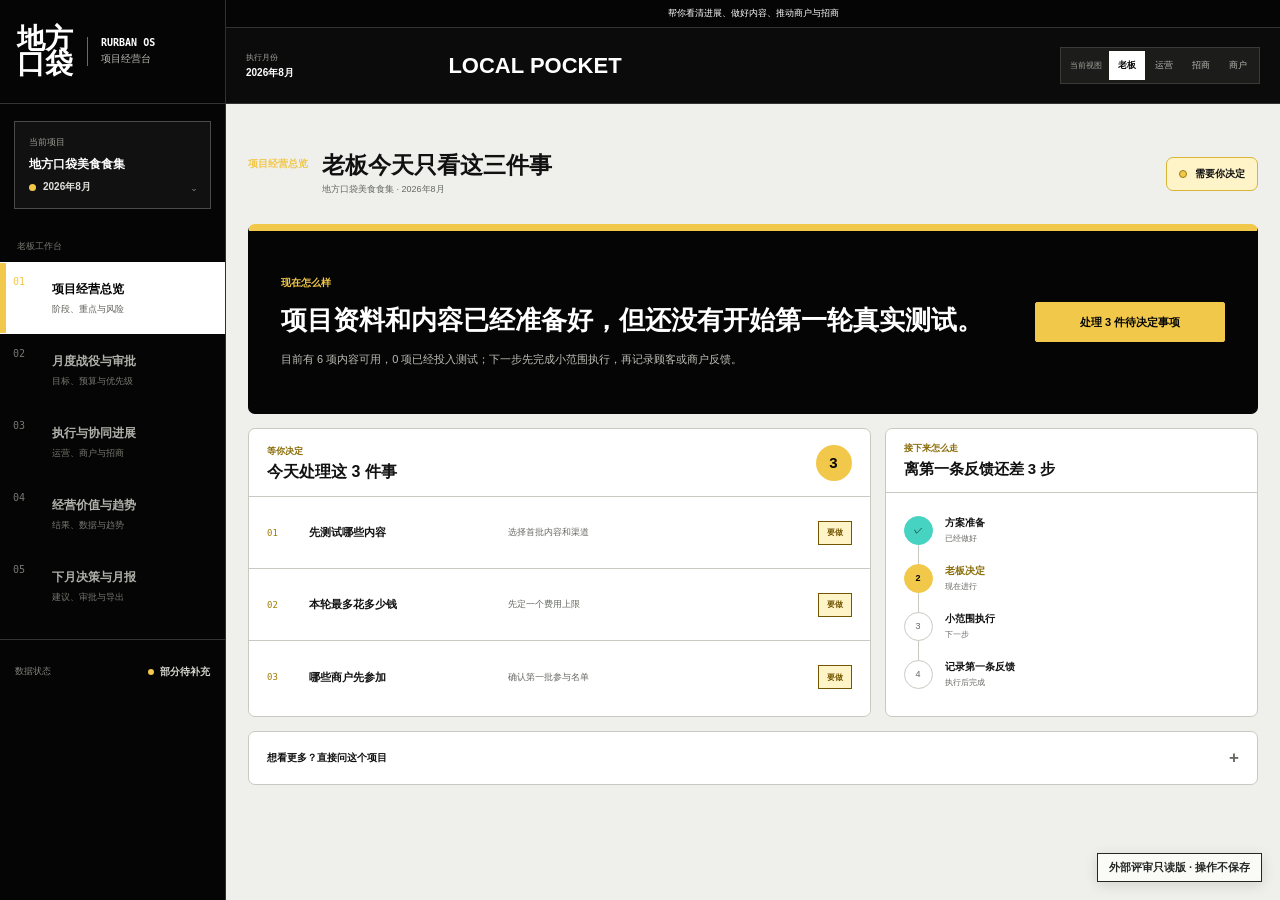
==== commit af2ab08e: "Simplify owner first screen" ====
--- a/app/index.html
+++ b/app/index.html
@@ -7,7 +7,7 @@
   <link rel="stylesheet" href="client-preview.css">
 </head>
 <body data-view="q1">
-  <div class="review-mode-badge" role="status">外部评审只读版 · 交互不保存</div>
+  <div class="review-mode-badge" role="status">外部评审只读版 · 操作不保存</div>
   <div class="app-shell">
     <aside class="sidebar">
       <a class="brand" href="./" aria-label="地方口袋项目经营台">
@@ -22,18 +22,18 @@
       </button>
 
       <nav class="question-nav" id="roleNavigation" aria-label="老板经营栏目">
-        <span class="nav-label">老板经营视图</span>
+        <span class="nav-label">老板工作台</span>
         <button class="question-link active" type="button" data-question="q1">
           <b>01</b><span><strong>项目经营总览</strong><small>阶段、重点与风险</small></span>
         </button>
         <button class="question-link" type="button" data-question="q5">
-          <b>02</b><span><strong>月度战役与审批</strong><small>Brief、预算与优先级</small></span>
+          <b>02</b><span><strong>月度战役与审批</strong><small>目标、预算与优先级</small></span>
         </button>
         <button class="question-link" type="button" data-question="q6">
           <b>03</b><span><strong>执行与协同进展</strong><small>运营、商户与招商</small></span>
         </button>
         <button class="question-link" type="button" data-question="q4">
-          <b>04</b><span><strong>经营价值与趋势</strong><small>指标、证据与归因</small></span>
+          <b>04</b><span><strong>经营价值与趋势</strong><small>结果、数据与趋势</small></span>
         </button>
         <button class="question-link" type="button" data-question="q7">
           <b>05</b><span><strong>下月决策与月报</strong><small>建议、审批与导出</small></span>
@@ -41,8 +41,8 @@
       </nav>
 
       <div class="sidebar-actions">
-        <button class="button sidebar-primary" type="button" data-open-wizard>＋ 生成本月方案</button>
-        <button class="text-action" type="button" id="openFeedback">提交意见</button>
+        <button class="button sidebar-primary" type="button" data-open-wizard>调整本月目标</button>
+        <button class="text-action" type="button" id="openFeedback">留言</button>
       </div>
 
       <footer>
@@ -52,7 +52,7 @@
     </aside>
 
     <main class="main">
-      <div class="announcement-bar">LOCAL POCKET · STRONG CONTENT → STRONG OPERATIONS → LEASING & ASSET VALUE</div>
+      <div class="announcement-bar">帮你看清进展、做好内容、推动商户与招商</div>
       <header class="topbar">
         <div class="top-context">
           <div><span>项目</span><strong id="topProject">地方口袋美食食集</strong></div>
@@ -68,91 +68,59 @@
             <button type="button" data-role="merchant">商户</button>
           </div>
           <div class="top-actions">
-            <button class="icon-button" type="button" id="exportResult" title="导出方案" aria-label="导出方案">⇩</button>
-            <button class="button top-primary" type="button" data-open-wizard>调整本月输入</button>
+            <button class="icon-button" type="button" id="exportResult" title="导出月报" aria-label="导出月报">⇩</button>
+            <button class="button top-primary" type="button" data-open-wizard>调整本月目标</button>
           </div>
         </div>
       </header>
 
       <section class="question-view active" id="q1View">
-        <header class="owner-overview-intro">
-          <div>
-            <span class="question-number">项目经营总览</span>
-            <h1>项目经营总览</h1>
-            <p>地方口袋美食食集 · 2026年8月</p>
-          </div>
-          <form class="owner-inline-ai" id="ownerAiForm">
-            <label for="ownerAiPrompt">问项目</label>
-            <input id="ownerAiPrompt" aria-label="输入经营问题" placeholder="本月最需要关注什么？">
-            <button type="submit" id="ownerAiSubmit" title="生成分析" aria-label="生成分析">↑</button>
-          </form>
-          <div class="owner-stage"><i></i><span>当前阶段</span><strong>经营验证准备期</strong></div>
-        </header>
-
-        <section class="owner-executive-result" aria-label="老板经营结论">
-          <div>
-            <span>AI 经营结论</span>
-            <h2 id="executiveConclusion">正在读取项目资料并形成经营判断。</h2>
-            <small id="ownerAiReason">分析将只使用当前项目已登记的数据。</small>
-          </div>
-          <dl>
-            <div><dt>本月进展</dt><dd>内容与项目资料已准备</dd></div>
-            <div><dt>主要风险</dt><dd>真实反馈闭环尚未发生</dd></div>
-            <div><dt>下一节点</dt><dd>获得首条真实商户或到店反馈</dd></div>
-          </dl>
-        </section>
-
-        <section class="owner-stage-kpis" aria-label="当前阶段关键指标">
-          <article><span>可用内容</span><strong id="contentAssetCount">6</strong><small>项资产</small></article>
-          <article><span>真实采用</span><strong id="ownerAdoptedCount">0</strong><small>项内容</small></article>
-          <article><span>参与商户</span><strong id="ownerMerchantCount">--</strong><small>未采集</small></article>
-          <article><span>招商反馈</span><strong id="ownerLeadCount">--</strong><small>未采集</small></article>
-        </section>
-
-        <section class="owner-analysis-layout">
-          <figure class="owner-chain-chart">
-            <figcaption>
-              <div><span>本月数据</span><h2>经营链路转化</h2></div>
-              <small>从内容准备到真实招商反馈</small>
-            </figcaption>
-            <div class="owner-chart-plot" role="img" aria-label="内容准备、真实采用、商户参与和招商反馈的柱状比较">
-              <article>
-                <strong id="ownerChartContentValue">6</strong>
-                <div><i id="ownerChartContentBar"></i></div>
-                <span>内容准备</span>
-                <small>已有依据</small>
-              </article>
-              <article>
-                <strong id="ownerChartAdoptedValue">0</strong>
-                <div><i id="ownerChartAdoptedBar"></i></div>
-                <span>真实采用</span>
-                <small>待开始</small>
-              </article>
-              <article>
-                <strong id="ownerChartMerchantValue">--</strong>
-                <div><i id="ownerChartMerchantBar"></i></div>
-                <span>商户参与</span>
-                <small>未采集</small>
-              </article>
-              <article>
-                <strong id="ownerChartLeadValue">--</strong>
-                <div><i id="ownerChartLeadBar"></i></div>
-                <span>招商反馈</span>
-                <small>未采集</small>
-              </article>
-            </div>
-          </figure>
-
-          <section class="owner-decision-table">
-            <header><div><span>需要老板决定</span><h2>下一阶段决策</h2></div><strong>3 项</strong></header>
-            <div class="owner-decision-table-head"><span>事项</span><span>系统建议</span><span>状态</span></div>
+        <header class="owner-simple-heading">
+          <div><span class="question-number">项目经营总览</span><h1>老板今天只看这三件事</h1><p>地方口袋美食食集 · 2026年8月</p></div>
+          <span class="owner-health"><i></i>需要你决定</span>
+        </header>
+
+        <section class="owner-status-card" aria-label="当前经营结果">
+          <div class="owner-status-copy">
+            <span>现在怎么样</span>
+            <h2 id="executiveConclusion">项目资料和内容已经准备好，但还没有开始第一轮真实测试。</h2>
+            <p id="ownerAiReason">先决定费用、测试范围和参与商户，就可以进入小范围执行。</p>
+          </div>
+          <a class="button owner-primary-action" href="#ownerDecisionFocus">处理 3 件待决定事项</a>
+        </section>
+
+        <section class="owner-first-screen-grid">
+          <section class="owner-decision-focus" id="ownerDecisionFocus">
+            <header><div><span>等你决定</span><h2>今天处理这 3 件事</h2></div><strong>3</strong></header>
             <div id="ownerDecisionList">
-              <button type="button"><span>内容费用上限</span><small>先确认本轮可用范围</small><b class="status pending">待确认</b></button>
-              <button type="button"><span>真实测试范围</span><small>选择首批内容与渠道</small><b class="status pending">待确认</b></button>
-              <button type="button"><span>首批商户范围</span><small>确认真实参与名单</small><b class="status pending">待确认</b></button>
+              <button type="button"><i>01</i><span>本轮最多花多少钱</span><small>先定一个费用上限</small><b class="status pending">要做</b></button>
+              <button type="button"><i>02</i><span>先测试哪些内容</span><small>选择首批内容和渠道</small><b class="status pending">要做</b></button>
+              <button type="button"><i>03</i><span>哪些商户先参加</span><small>确认第一批参与名单</small><b class="status pending">要做</b></button>
             </div>
           </section>
-        </section>
+
+          <section class="owner-next-progress" aria-label="距离第一条经营反馈的进度">
+            <header><span>接下来怎么走</span><strong>离第一条反馈还差 3 步</strong></header>
+            <ol>
+              <li class="done"><i>✓</i><span><strong>方案准备</strong><small>已经做好</small></span></li>
+              <li class="current"><i>2</i><span><strong>老板决定</strong><small>现在进行</small></span></li>
+              <li><i>3</i><span><strong>小范围执行</strong><small>下一步</small></span></li>
+              <li><i>4</i><span><strong>记录第一条反馈</strong><small>执行后完成</small></span></li>
+            </ol>
+          </section>
+        </section>
+
+        <details class="owner-question-box">
+          <summary>想看更多？直接问这个项目</summary>
+          <form class="owner-inline-ai" id="ownerAiForm">
+            <input id="ownerAiPrompt" aria-label="输入经营问题" placeholder="例如：现在最大的风险是什么？">
+            <button type="submit" id="ownerAiSubmit">提问</button>
+          </form>
+        </details>
+
+        <div class="owner-data-hooks" hidden>
+          <span id="contentAssetCount">6</span><span id="ownerAdoptedCount">0</span><span id="ownerMerchantCount">--</span><span id="ownerLeadCount">--</span>
+        </div>
       </section>
 
       <section class="question-view owner-campaign-view" id="q5View">
@@ -549,13 +517,13 @@
     </div>
   </section>
 
-  <dialog id="feedbackDialog">
-    <form method="dialog" class="feedback-form">
-      <header><span>修改意见</span><h2>填写需要调整的结果</h2><p>只描述期望结果，无需说明生成过程。</p></header>
-      <textarea id="feedbackText" placeholder="例如：招商部分需要更具体；内容方向希望增加家庭客群。"></textarea>
-      <footer><button class="button secondary" value="cancel">取消</button><button class="button primary" id="saveFeedback" value="default">保存意见</button></footer>
-    </form>
-  </dialog>
+      <dialog id="feedbackDialog">
+        <form method="dialog" class="feedback-form">
+          <header><span>留言</span><h2>告诉我们哪里需要调整</h2><p>直接说你希望变成什么样。</p></header>
+          <textarea id="feedbackText" placeholder="例如：招商部分需要更具体；内容方向希望增加家庭客群。"></textarea>
+          <footer><button class="button secondary" value="cancel">取消</button><button class="button primary" id="saveFeedback" value="default">保存留言</button></footer>
+        </form>
+      </dialog>
 
   <div class="toast" id="toast" role="status" aria-live="polite"></div>
   <script src="review-data.js"></script>
--- a/app/client-preview.css
+++ b/app/client-preview.css
@@ -45,13 +45,13 @@
   bottom: 18px;
   z-index: 1000;
   padding: 8px 11px;
+  color: #242724;
+  background: rgba(250, 250, 247, .96);
   border: 1px solid #242724;
-  background: rgba(250, 250, 247, 0.96);
-  color: #242724;
+  box-shadow: 0 3px 14px rgba(0, 0, 0, .12);
   font-size: 11px;
   font-weight: 700;
   line-height: 1;
-  box-shadow: 0 3px 14px rgba(0, 0, 0, 0.12);
 }
 
 .app-shell { min-height: 100vh; display: grid; grid-template-columns: var(--sidebar) minmax(0, 1fr); }
@@ -262,67 +262,61 @@
 .owner-analysis-disclosure > summary strong { font-size: 11px; }
 .owner-analysis-disclosure > summary small { color: var(--muted); font-size: 9px; }
 
-.owner-overview-intro { min-height: 64px; display: grid; grid-template-columns: minmax(230px,1fr) minmax(340px,430px) auto; align-items: center; gap: 20px; margin-bottom: 14px; }
-.owner-overview-intro > div:first-child { display: grid; grid-template-columns: auto minmax(0,1fr); align-items: baseline; gap: 4px 14px; }
-.owner-overview-intro .question-number { grid-row: 1 / 3; align-self: start; margin-top: 6px; }
-.owner-overview-intro h1 { font-size: 22px; line-height: 1.2; }
-.owner-overview-intro p { color: var(--muted); font-size: 9px; }
-.owner-inline-ai { min-height: 40px; display: grid; grid-template-columns: auto minmax(0,1fr) 30px; align-items: center; gap: 9px; padding: 4px 5px 4px 12px; background: #fff; border: 1px solid var(--line); border-radius: 7px; }
-.owner-inline-ai:focus-within { border-color: #777872; box-shadow: 0 0 0 3px rgba(70,211,193,.14); }
-.owner-inline-ai label { color: #08766a; font-family: var(--mono); font-size: 8px; font-weight: 800; }
-.owner-inline-ai input { min-width: 0; color: var(--ink); background: transparent; border: 0; outline: 0; font-size: 9px; }
-.owner-inline-ai input::placeholder { color: #969790; }
-.owner-inline-ai button { width: 29px; height: 29px; display: grid; place-items: center; color: #fff; background: var(--black); border: 0; border-radius: 5px; font-size: 15px; }
-.owner-stage { min-width: 166px; display: grid; grid-template-columns: 8px auto; align-items: center; gap: 3px 8px; padding-left: 15px; border-left: 1px solid var(--line); }
-.owner-stage i { grid-row: 1 / 3; width: 8px; height: 8px; background: var(--yellow); border-radius: 50%; }
-.owner-stage span { color: var(--muted); font-size: 8px; }
-.owner-stage strong { font-size: 11px; }
-
-.owner-executive-result { min-height: 164px; display: grid; grid-template-columns: minmax(0,1.45fr) minmax(420px,.75fr); background: #fff; border: 1px solid var(--line); border-left: 5px solid var(--aqua); border-radius: 7px; overflow: hidden; }
-.owner-executive-result > div { display: grid; align-content: center; gap: 10px; padding: 23px 27px; }
-.owner-executive-result > div > span { color: #08766a; font-family: var(--mono); font-size: 8px; font-weight: 800; }
-.owner-executive-result h2 { max-width: 800px; font-size: 20px; line-height: 1.45; }
-.owner-executive-result > div > small { color: var(--muted); font-size: 8px; }
-.owner-executive-result dl { display: grid; grid-template-rows: repeat(3,1fr); border-left: 1px solid var(--line); }
-.owner-executive-result dl > div { display: grid; grid-template-columns: 80px minmax(0,1fr); align-items: center; gap: 12px; padding: 0 18px; border-bottom: 1px solid var(--line); }
-.owner-executive-result dl > div:last-child { border-bottom: 0; }
-.owner-executive-result dt { color: var(--muted); font-size: 8px; }
-.owner-executive-result dd { font-size: 9px; font-weight: 700; line-height: 1.45; }
-
-.owner-stage-kpis { display: grid; grid-template-columns: repeat(4,minmax(0,1fr)); margin-top: 14px; background: #fff; border: 1px solid var(--line); border-radius: 7px; overflow: hidden; }
-.owner-stage-kpis article { min-height: 82px; display: grid; grid-template-columns: minmax(0,1fr) auto; align-content: center; gap: 5px 10px; padding: 14px 18px; border-right: 1px solid var(--line); }
-.owner-stage-kpis article:last-child { border-right: 0; }
-.owner-stage-kpis span { color: var(--muted); font-size: 8px; }
-.owner-stage-kpis strong { grid-row: 1 / 3; grid-column: 2; align-self: center; font-size: 24px; line-height: 1; }
-.owner-stage-kpis small { color: var(--muted); font-size: 8px; }
-
-.owner-analysis-layout { display: grid; grid-template-columns: minmax(0,1.3fr) minmax(390px,.7fr); gap: 14px; margin-top: 14px; }
-.owner-chain-chart, .owner-decision-table { background: #fff; border: 1px solid var(--line); border-radius: 7px; overflow: hidden; }
-.owner-chain-chart figcaption, .owner-decision-table > header { min-height: 58px; display: flex; align-items: center; justify-content: space-between; gap: 18px; padding: 12px 17px; border-bottom: 1px solid var(--line); }
-.owner-chain-chart figcaption span, .owner-decision-table > header span { color: #08766a; font-family: var(--mono); font-size: 8px; font-weight: 800; }
-.owner-chain-chart figcaption h2, .owner-decision-table > header h2 { margin-top: 4px; font-size: 14px; }
-.owner-chain-chart figcaption small { color: var(--muted); font-size: 8px; }
-.owner-chart-plot { position: relative; min-height: 230px; display: grid; grid-template-columns: repeat(4,minmax(0,1fr)); align-items: end; gap: 22px; padding: 24px 32px 18px; }
-.owner-chart-plot::before { content: ""; position: absolute; right: 32px; left: 32px; top: 48px; height: 1px; background: var(--soft); box-shadow: 0 39px 0 var(--soft), 0 78px 0 var(--soft), 0 117px 0 var(--soft); }
-.owner-chart-plot article { position: relative; z-index: 1; height: 182px; display: grid; grid-template-rows: 20px 1fr auto auto; justify-items: center; gap: 5px; }
-.owner-chart-plot article > strong { font-size: 11px; }
-.owner-chart-plot article > div { width: min(54px,70%); height: 125px; display: flex; align-items: flex-end; overflow: hidden; background: transparent; border-bottom: 1px solid var(--line); border-radius: 5px 5px 0 0; }
-.owner-chart-plot article > div i { width: 100%; height: 0; display: block; background: var(--aqua); border-radius: 5px 5px 0 0; transition: height .3s ease; }
-.owner-chart-plot article:nth-child(2) > div i { background: var(--blue); }
-.owner-chart-plot article:nth-child(3) > div i { background: var(--yellow); }
-.owner-chart-plot article:nth-child(4) > div i { background: var(--coral); }
-.owner-chart-plot article > span { font-size: 9px; font-weight: 700; }
-.owner-chart-plot article small { color: var(--muted); font-size: 8px; }
-
-.owner-decision-table > header > strong { color: var(--muted); font-size: 9px; }
-.owner-decision-table-head, .owner-decision-table button { display: grid; grid-template-columns: minmax(120px,.8fr) minmax(150px,1.2fr) 58px; align-items: center; gap: 10px; padding: 0 15px; text-align: left; }
-.owner-decision-table-head { min-height: 34px; color: var(--muted); background: #f6f6f3; border-bottom: 1px solid var(--line); font-size: 8px; }
-.owner-decision-table button { width: 100%; min-height: 63px; color: var(--ink); background: #fff; border: 0; border-bottom: 1px solid var(--line); }
-.owner-decision-table button:last-child { border-bottom: 0; }
-.owner-decision-table button:hover { background: var(--yellow-soft); }
-.owner-decision-table button > span { font-size: 9px; font-weight: 800; }
-.owner-decision-table button > small { color: var(--muted); font-size: 8px; line-height: 1.45; }
-.owner-decision-table button > .status { justify-self: end; }
+body[data-view="q1"] .sidebar-actions,
+body[data-view="q1"] .top-actions { display: none; }
+
+.owner-simple-heading { min-height: 72px; display: flex; align-items: center; justify-content: space-between; gap: 24px; margin-bottom: 14px; }
+.owner-simple-heading > div { display: grid; grid-template-columns: auto minmax(0,1fr); align-items: baseline; gap: 4px 14px; }
+.owner-simple-heading .question-number { grid-row: 1 / 3; align-self: start; margin-top: 5px; }
+.owner-simple-heading h1 { font-size: 23px; line-height: 1.2; }
+.owner-simple-heading p { color: var(--muted); font-size: 9px; }
+.owner-health { display: inline-flex; align-items: center; gap: 8px; padding: 9px 12px; background: var(--yellow-soft); border: 1px solid #d8b536; border-radius: 7px; font-size: 10px; font-weight: 800; }
+.owner-health i { width: 8px; height: 8px; background: var(--yellow); border: 1px solid #9b7a10; border-radius: 50%; }
+
+.owner-status-card { min-height: 190px; display: grid; grid-template-columns: minmax(0,1fr) auto; align-items: center; gap: 34px; padding: 30px 32px; color: #fff; background: var(--black); border: 1px solid var(--black); border-top: 7px solid var(--yellow); border-radius: 7px; }
+.owner-status-copy { display: grid; gap: 12px; }
+.owner-status-copy > span { color: var(--yellow); font-size: 10px; font-weight: 800; }
+.owner-status-copy h2 { max-width: 840px; font-size: 26px; line-height: 1.4; }
+.owner-status-copy p { color: #bdbdb6; font-size: 11px; line-height: 1.65; }
+.owner-primary-action { min-width: 190px; color: var(--black); background: var(--yellow); border: 1px solid var(--yellow); text-decoration: none; }
+.owner-primary-action:hover { background: #ffe173; border-color: #ffe173; }
+
+.owner-first-screen-grid { display: grid; grid-template-columns: minmax(0,1.25fr) minmax(320px,.75fr); gap: 14px; margin-top: 14px; }
+.owner-decision-focus, .owner-next-progress { min-height: 280px; background: #fff; border: 1px solid var(--line); border-radius: 7px; overflow: hidden; }
+.owner-decision-focus > header, .owner-next-progress > header { min-height: 64px; display: flex; align-items: center; justify-content: space-between; gap: 20px; padding: 13px 18px; border-bottom: 1px solid var(--line); }
+.owner-decision-focus > header span, .owner-next-progress > header span { color: #896c07; font-size: 9px; font-weight: 800; }
+.owner-decision-focus > header h2 { margin-top: 4px; font-size: 16px; }
+.owner-decision-focus > header > strong { width: 36px; height: 36px; display: grid; place-items: center; color: var(--black); background: var(--yellow); border-radius: 50%; font-size: 15px; }
+.owner-decision-focus button { width: 100%; min-height: 72px; display: grid; grid-template-columns: 30px minmax(150px,.8fr) minmax(160px,1.2fr) 52px; align-items: center; gap: 12px; padding: 0 18px; color: var(--ink); background: #fff; border: 0; border-bottom: 1px solid var(--line); text-align: left; }
+.owner-decision-focus button:last-child { border-bottom: 0; }
+.owner-decision-focus button:hover { background: var(--yellow-soft); }
+.owner-decision-focus button i { color: #a07c00; font-family: var(--mono); font-size: 9px; font-style: normal; }
+.owner-decision-focus button span { font-size: 11px; font-weight: 800; }
+.owner-decision-focus button small { color: var(--muted); font-size: 9px; }
+.owner-decision-focus button .status { justify-self: end; }
+
+.owner-next-progress > header { display: grid; gap: 5px; }
+.owner-next-progress > header strong { font-size: 15px; }
+.owner-next-progress ol { display: grid; margin: 0; padding: 13px 18px 18px; list-style: none; }
+.owner-next-progress li { position: relative; min-height: 48px; display: grid; grid-template-columns: 30px minmax(0,1fr); align-items: center; gap: 11px; }
+.owner-next-progress li:not(:last-child)::after { content: ""; position: absolute; top: 34px; bottom: -14px; left: 14px; width: 1px; background: var(--line); }
+.owner-next-progress li > i { z-index: 1; width: 29px; height: 29px; display: grid; place-items: center; color: var(--muted); background: #fff; border: 1px solid var(--line); border-radius: 50%; font-size: 9px; font-style: normal; }
+.owner-next-progress li > span { display: grid; gap: 3px; }
+.owner-next-progress li strong { font-size: 10px; }
+.owner-next-progress li small { color: var(--muted); font-size: 8px; }
+.owner-next-progress li.done > i { color: var(--black); background: var(--aqua); border-color: var(--aqua); }
+.owner-next-progress li.current > i { color: var(--black); background: var(--yellow); border-color: var(--yellow); font-weight: 900; }
+.owner-next-progress li.current strong { color: #896c07; }
+
+.owner-question-box { margin-top: 14px; background: #fff; border: 1px solid var(--line); border-radius: 7px; }
+.owner-question-box > summary { min-height: 52px; display: flex; align-items: center; justify-content: space-between; padding: 0 18px; cursor: pointer; list-style: none; font-size: 10px; font-weight: 800; }
+.owner-question-box > summary::-webkit-details-marker { display: none; }
+.owner-question-box > summary::after { content: "+"; color: var(--muted); font-size: 17px; }
+.owner-question-box[open] > summary::after { content: "−"; }
+.owner-inline-ai { min-height: 56px; display: grid; grid-template-columns: minmax(0,1fr) 72px; gap: 8px; padding: 0 18px 14px; }
+.owner-inline-ai input { min-width: 0; padding: 0 13px; color: var(--ink); background: #f7f7f4; border: 1px solid var(--line); border-radius: 6px; outline: 0; }
+.owner-inline-ai input:focus { border-color: var(--black); }
+.owner-inline-ai button { color: #fff; background: var(--black); border: 1px solid var(--black); border-radius: 6px; font-size: 10px; font-weight: 800; }
 .merchant-standalone-bar { height: 70px; display: flex; align-items: center; justify-content: space-between; gap: 20px; margin: 0 -40px 34px; padding: 0 40px; color: #fff; background: var(--black); border-bottom: 1px solid #343432; }
 .merchant-standalone-bar a { display: flex; align-items: center; gap: 14px; color: #fff; text-decoration: none; }
 .merchant-standalone-bar a > span { font-family: var(--display); font-size: 18px; line-height: .86; }
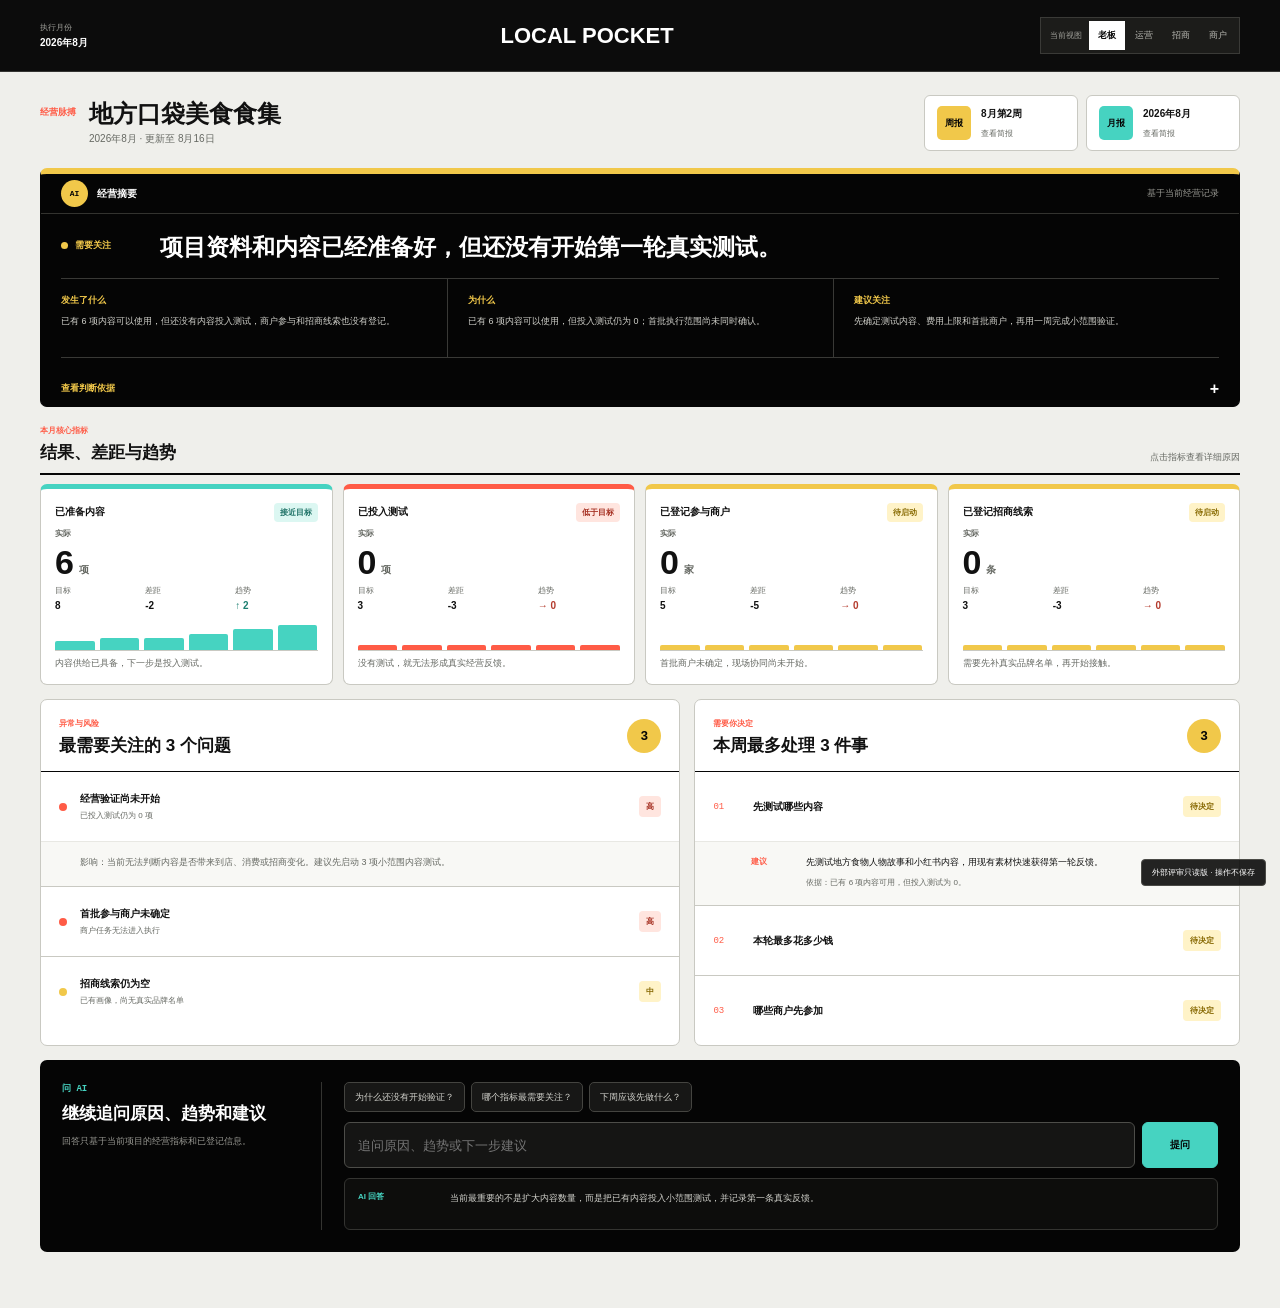
==== commit 6e07c3a1: "Rebuild owner view around operating pulse" ====
--- a/app/index.html
+++ b/app/index.html
@@ -4,7 +4,7 @@
   <meta charset="utf-8">
   <meta name="viewport" content="width=device-width, initial-scale=1">
   <title>地方口袋｜项目经营台</title>
-  <link rel="stylesheet" href="client-preview.css">
+  <link rel="stylesheet" href="client-preview.css?v=20260717-pulse">
 </head>
 <body data-view="q1">
   <div class="review-mode-badge" role="status">外部评审只读版 · 操作不保存</div>
@@ -22,21 +22,9 @@
       </button>
 
       <nav class="question-nav" id="roleNavigation" aria-label="老板经营栏目">
-        <span class="nav-label">老板工作台</span>
+        <span class="nav-label">老板端</span>
         <button class="question-link active" type="button" data-question="q1">
-          <b>01</b><span><strong>项目经营总览</strong><small>阶段、重点与风险</small></span>
-        </button>
-        <button class="question-link" type="button" data-question="q5">
-          <b>02</b><span><strong>月度战役与审批</strong><small>目标、预算与优先级</small></span>
-        </button>
-        <button class="question-link" type="button" data-question="q6">
-          <b>03</b><span><strong>执行与协同进展</strong><small>运营、商户与招商</small></span>
-        </button>
-        <button class="question-link" type="button" data-question="q4">
-          <b>04</b><span><strong>经营价值与趋势</strong><small>结果、数据与趋势</small></span>
-        </button>
-        <button class="question-link" type="button" data-question="q7">
-          <b>05</b><span><strong>下月决策与月报</strong><small>建议、审批与导出</small></span>
+          <b>01</b><span><strong>经营脉搏</strong><small>结果、风险与决策</small></span>
         </button>
       </nav>
 
@@ -75,103 +63,134 @@
       </header>
 
       <section class="question-view active" id="q1View">
-        <header class="owner-simple-heading">
-          <div><span class="question-number">项目经营总览</span><h1>老板今天只看这三件事</h1><p>地方口袋美食食集 · 2026年8月</p></div>
-          <span class="owner-health"><i></i>需要你决定</span>
-        </header>
-
-        <section class="owner-status-card" aria-label="当前经营结果">
-          <div class="owner-status-copy">
-            <span>现在怎么样</span>
-            <h2 id="executiveConclusion">项目资料和内容已经准备好，但还没有开始第一轮真实测试。</h2>
-            <p id="ownerAiReason">先决定费用、测试范围和参与商户，就可以进入小范围执行。</p>
-          </div>
-          <a class="button owner-primary-action" href="#ownerDecisionFocus">处理 3 件待决定事项</a>
-        </section>
-
-        <section class="owner-first-screen-grid">
-          <section class="owner-decision-focus" id="ownerDecisionFocus">
-            <header><div><span>等你决定</span><h2>今天处理这 3 件事</h2></div><strong>3</strong></header>
-            <div id="ownerDecisionList">
-              <button type="button"><i>01</i><span>本轮最多花多少钱</span><small>先定一个费用上限</small><b class="status pending">要做</b></button>
-              <button type="button"><i>02</i><span>先测试哪些内容</span><small>选择首批内容和渠道</small><b class="status pending">要做</b></button>
-              <button type="button"><i>03</i><span>哪些商户先参加</span><small>确认第一批参与名单</small><b class="status pending">要做</b></button>
-            </div>
+        <div class="pulse-owner-page">
+          <header class="pulse-page-heading">
+            <div>
+              <span>经营脉搏</span>
+              <h1>地方口袋美食食集</h1>
+              <p>2026年8月 · 更新至 8月16日</p>
+            </div>
+            <div class="pulse-report-entry" aria-label="经营简报">
+              <button type="button" data-owner-report="weekly"><span>周报</span><strong>8月第2周</strong><small>查看简报</small></button>
+              <button type="button" data-owner-report="monthly"><span>月报</span><strong>2026年8月</strong><small>查看简报</small></button>
+            </div>
+          </header>
+
+          <section class="pulse-ai-summary" aria-label="AI经营摘要">
+            <header><span><i>AI</i>经营摘要</span><small>基于当前经营记录</small></header>
+            <div class="pulse-summary-lead">
+              <b><i></i>需要关注</b>
+              <h2 id="executiveConclusion">内容准备已经完成，但经营验证还没有真正开始。</h2>
+            </div>
+            <div class="pulse-summary-grid">
+              <article><span>发生了什么</span><p>已有 6 项内容可以使用，但还没有内容投入测试，商户参与和招商线索也没有登记。</p></article>
+              <article><span>为什么</span><p id="ownerAiReason">首批测试范围、费用上限和参与商户尚未确定，后续执行因此没有启动。</p></article>
+              <article><span>建议关注</span><p id="ownerAiFocus">先确定测试内容、费用上限和首批商户，再用一周完成小范围验证。</p></article>
+            </div>
+            <details class="pulse-summary-evidence">
+              <summary>查看判断依据</summary>
+              <div><p><b>内容准备：</b>6 项可用内容，0 项投入测试。</p><p><b>协同准备：</b>参与商户、真实品牌名单和现场反馈尚未登记。</p><p><b>判断边界：</b>当前只能判断准备度，不能判断内容是否带来到店、消费或招商效果。</p></div>
+            </details>
           </section>
 
-          <section class="owner-next-progress" aria-label="距离第一条经营反馈的进度">
-            <header><span>接下来怎么走</span><strong>离第一条反馈还差 3 步</strong></header>
-            <ol>
-              <li class="done"><i>✓</i><span><strong>方案准备</strong><small>已经做好</small></span></li>
-              <li class="current"><i>2</i><span><strong>老板决定</strong><small>现在进行</small></span></li>
-              <li><i>3</i><span><strong>小范围执行</strong><small>下一步</small></span></li>
-              <li><i>4</i><span><strong>记录第一条反馈</strong><small>执行后完成</small></span></li>
-            </ol>
+          <section class="pulse-section pulse-metrics" aria-labelledby="pulseMetricsTitle">
+            <header><div><span>本月核心指标</span><h2 id="pulseMetricsTitle">结果、差距与趋势</h2></div><small>点击指标查看详细原因</small></header>
+            <div class="pulse-metric-grid">
+              <button class="pulse-metric-card healthy" type="button" data-owner-metric="content">
+                <header><span>已准备内容</span><b>接近目标</b></header>
+                <small class="pulse-actual-label">实际</small>
+                <strong><span id="ownerMetricContentActual">6</span><small>项</small></strong>
+                <div class="pulse-metric-facts"><span><small>目标</small><b>8</b></span><span><small>差距</small><b id="ownerMetricContentGap">-2</b></span><span><small>趋势</small><b class="positive">↑ 2</b></span></div>
+                <div class="pulse-sparkline positive" aria-label="内容数量上升"><i style="--h:30"></i><i style="--h:40"></i><i style="--h:40"></i><i style="--h:55"></i><i style="--h:72"></i><i style="--h:86"></i></div>
+                <footer>内容供给已具备，下一步是投入测试。</footer>
+              </button>
+              <button class="pulse-metric-card critical" type="button" data-owner-metric="testing">
+                <header><span>已投入测试</span><b>低于目标</b></header>
+                <small class="pulse-actual-label">实际</small>
+                <strong><span id="ownerMetricTestingActual">0</span><small>项</small></strong>
+                <div class="pulse-metric-facts"><span><small>目标</small><b>3</b></span><span><small>差距</small><b id="ownerMetricTestingGap">-3</b></span><span><small>趋势</small><b class="negative">→ 0</b></span></div>
+                <div class="pulse-sparkline critical" aria-label="测试数量没有变化"><i style="--h:12"></i><i style="--h:12"></i><i style="--h:12"></i><i style="--h:12"></i><i style="--h:12"></i><i style="--h:12"></i></div>
+                <footer>没有测试，就无法形成真实经营反馈。</footer>
+              </button>
+              <button class="pulse-metric-card warning" type="button" data-owner-metric="merchants">
+                <header><span>已登记参与商户</span><b>待启动</b></header>
+                <small class="pulse-actual-label">实际</small>
+                <strong><span id="ownerMetricMerchantActual">0</span><small>家</small></strong>
+                <div class="pulse-metric-facts"><span><small>目标</small><b>5</b></span><span><small>差距</small><b id="ownerMetricMerchantGap">-5</b></span><span><small>趋势</small><b class="negative">→ 0</b></span></div>
+                <div class="pulse-sparkline warning" aria-label="参与商户没有变化"><i style="--h:12"></i><i style="--h:12"></i><i style="--h:12"></i><i style="--h:12"></i><i style="--h:12"></i><i style="--h:12"></i></div>
+                <footer>首批商户未确定，现场协同尚未开始。</footer>
+              </button>
+              <button class="pulse-metric-card warning" type="button" data-owner-metric="leads">
+                <header><span>已登记招商线索</span><b>待启动</b></header>
+                <small class="pulse-actual-label">实际</small>
+                <strong><span id="ownerMetricLeadActual">0</span><small>条</small></strong>
+                <div class="pulse-metric-facts"><span><small>目标</small><b>3</b></span><span><small>差距</small><b id="ownerMetricLeadGap">-3</b></span><span><small>趋势</small><b class="negative">→ 0</b></span></div>
+                <div class="pulse-sparkline warning" aria-label="招商线索没有变化"><i style="--h:12"></i><i style="--h:12"></i><i style="--h:12"></i><i style="--h:12"></i><i style="--h:12"></i><i style="--h:12"></i></div>
+                <footer>需要先补真实品牌名单，再开始接触。</footer>
+              </button>
+            </div>
           </section>
-        </section>
-
-        <details class="owner-question-box">
-          <summary>想看更多？直接问这个项目</summary>
-          <form class="owner-inline-ai" id="ownerAiForm">
-            <input id="ownerAiPrompt" aria-label="输入经营问题" placeholder="例如：现在最大的风险是什么？">
-            <button type="submit" id="ownerAiSubmit">提问</button>
-          </form>
-        </details>
+
+          <div class="pulse-lower-grid">
+            <section class="pulse-panel pulse-risk-panel" aria-labelledby="ownerRiskTitle">
+              <header><div><span>异常与风险</span><h2 id="ownerRiskTitle">最需要关注的 3 个问题</h2></div><strong>3</strong></header>
+              <details class="pulse-risk-item critical" open>
+                <summary><span><i></i><strong>经营验证尚未开始</strong><small>已投入测试仍为 0 项</small></span><b>高</b></summary>
+                <p>影响：当前无法判断内容是否带来到店、消费或招商变化。建议先启动 3 项小范围内容测试。</p>
+              </details>
+              <details class="pulse-risk-item critical">
+                <summary><span><i></i><strong>首批参与商户未确定</strong><small>商户任务无法进入执行</small></span><b>高</b></summary>
+                <p>影响：产品、图片和现场配合信息无法补齐，内容与活动都无法落到真实经营动作。</p>
+              </details>
+              <details class="pulse-risk-item warning">
+                <summary><span><i></i><strong>招商线索仍为空</strong><small>已有画像，尚无真实品牌名单</small></span><b>中</b></summary>
+                <p>影响：招商材料只能停留在通用版本，暂时不能形成针对具体品牌的匹配理由和跟进记录。</p>
+              </details>
+            </section>
+
+            <section class="pulse-panel pulse-decision-panel" id="ownerDecisionFocus" aria-labelledby="ownerDecisionTitle">
+              <header><div><span>需要你决定</span><h2 id="ownerDecisionTitle">本周最多处理 3 件事</h2></div><strong>3</strong></header>
+              <div id="ownerDecisionList">
+                <details class="pulse-decision" open><summary><i>01</i><strong id="ownerDecisionTitle1">先测试哪些内容</strong><b>待决定</b></summary><div><span>建议</span><p>先测试地方食物人物故事和小红书内容，用现有素材快速获得第一轮反馈。</p><small>依据：已有 6 项内容可用，但投入测试为 0。</small></div></details>
+                <details class="pulse-decision"><summary><i>02</i><strong id="ownerDecisionTitle2">本轮最多花多少钱</strong><b>待决定</b></summary><div><span>建议</span><p>先采用 5,000 元以内的小范围验证，不在没有反馈前扩大投入。</p><small>依据：商户、到店和招商反馈尚未形成。</small></div></details>
+                <details class="pulse-decision"><summary><i>03</i><strong id="ownerDecisionTitle3">哪些商户先参加</strong><b>待决定</b></summary><div><span>建议</span><p>先选 2–3 家有真实产品、人物故事和现场配合能力的地方食物商户。</p><small>依据：商户参与是内容测试和现场反馈的共同前提。</small></div></details>
+              </div>
+            </section>
+          </div>
+
+          <section class="pulse-ask" aria-labelledby="ownerAskTitle">
+            <div class="pulse-ask-heading"><span>问 AI</span><h2 id="ownerAskTitle">继续追问原因、趋势和建议</h2><p>回答只基于当前项目的经营指标和已登记信息。</p></div>
+            <div class="pulse-ask-workspace">
+              <div class="pulse-suggested-questions">
+                <button type="button" data-owner-prompt="为什么经营验证还没有开始？">为什么还没有开始验证？</button>
+                <button type="button" data-owner-prompt="现在哪个指标最需要优先改善？">哪个指标最需要关注？</button>
+                <button type="button" data-owner-prompt="下周最应该做什么？">下周应该先做什么？</button>
+              </div>
+              <form class="pulse-ai-form" id="ownerAiForm">
+                <input id="ownerAiPrompt" aria-label="输入经营问题" placeholder="追问原因、趋势或下一步建议">
+                <button type="submit" id="ownerAiSubmit">提问</button>
+              </form>
+              <output class="pulse-ai-answer" id="ownerAiAnswer"><span>AI 回答</span><p>当前最重要的不是扩大内容数量，而是把已有内容投入小范围测试，并记录第一条真实反馈。</p></output>
+            </div>
+          </section>
+        </div>
 
         <div class="owner-data-hooks" hidden>
           <span id="contentAssetCount">6</span><span id="ownerAdoptedCount">0</span><span id="ownerMerchantCount">--</span><span id="ownerLeadCount">--</span>
         </div>
       </section>
 
-      <section class="question-view owner-campaign-view" id="q5View">
-        <header class="page-intro">
-          <div><span class="question-number">月度战役与审批</span><h1>2026年8月经营战役</h1><p>用演示文稿快速看完整策略，只在右侧处理需要老板确认的内容。</p></div>
-          <div class="page-status"><span>Brief 状态</span><strong>待确认</strong><small>确认后才进入正式排期</small></div>
-        </header>
-        <section class="owner-deck-shell">
-          <nav class="owner-slide-rail" aria-label="Brief 章节">
-            <button class="active" type="button" data-brief="brief-summary"><b>00</b><span>单页摘要</span></button>
-            <button type="button" data-brief="brief-goal"><b>01</b><span>经营目标</span></button>
-            <button type="button" data-brief="brief-audience"><b>02</b><span>目标客群</span></button>
-            <button type="button" data-brief="brief-content"><b>03</b><span>内容方向</span></button>
-            <button type="button" data-brief="brief-operations"><b>04</b><span>商户协同</span></button>
-            <button type="button" data-brief="brief-measure"><b>05</b><span>验证方式</span></button>
-          </nav>
-          <article class="owner-slide-stage" id="briefDocument">
-            <span>摘要</span><h3>本月经营战役摘要</h3><p>围绕整体经营规划，以地方食物内容带动到访与消费，同时验证商户协同与招商表达的实际效果。</p><blockquote>强内容驱动强运营，强运营反哺招商、租赁与空间资产价值。</blockquote>
-          </article>
-          <aside class="owner-approval-panel">
-            <header><span>本页需要确认</span><strong>3 项</strong></header>
-            <dl><div><dt>本月目标</dt><dd>验证内容对到访和消费的促进作用</dd></div><div><dt>资源优先级</dt><dd>内容生产优先，商户和现场承接随后</dd></div><div><dt>预算范围</dt><dd class="missing-text">尚未确认</dd></div></dl>
-            <div><button type="button" class="button secondary" data-open-wizard>修改输入</button><button type="button" class="button primary" id="adoptResult">确认采用</button></div>
-          </aside>
-        </section>
-      </section>
-
-      <section class="question-view owner-progress-view" id="q6View">
-        <header class="page-intro">
-          <div><span class="question-number">执行与协同进展</span><h1>各角色正在如何共同推进</h1><p>按经营链路查看运营、商户和招商之间的交接结果，只突出阻塞下一阶段的事项。</p></div>
-          <div class="page-status"><span>整体状态</span><strong>部分阻塞</strong><small>主要阻塞：商户和真实反馈</small></div>
-        </header>
-        <section class="owner-handoff-map">
-          <header><span>本月协同链路</span><strong>1 / 4 个关键交接已具备</strong></header>
-          <div class="handoff-flow">
-            <article class="available"><i>运营</i><strong>内容策略与首轮草案</strong><small>将主题、文案和素材需求交给商户协同</small><b>已形成</b></article>
-            <article class="missing"><i>商户</i><strong>产品、图片与参与方式</strong><small>将真实产品和现场配合信息交回运营</small><b>未提交</b></article>
-            <article class="missing"><i>现场</i><strong>到店与消费反馈</strong><small>将可追溯结果交给经营复盘和招商</small><b>未采集</b></article>
-            <article class="pending"><i>招商</i><strong>候选品牌与跟进反馈</strong><small>使用经营证据形成招商材料并回传疑虑</small><b>待真实名单</b></article>
-          </div>
-        </section>
-        <section class="owner-progress-grid">
-          <article class="owner-progress-lanes">
-            <header><span>角色推进状态</span><h2>本周关键进展</h2></header>
-            <div><i class="operations">运营</i><span><strong>首批内容主题</strong><small>草案已形成，等待老板确认方向</small></span><b class="status pending">待审核</b></div>
-            <div><i class="merchant">商户</i><span><strong>参与商户材料</strong><small>任务入口已准备，真实商户名单待确认</small></span><b class="status missing">未开始</b></div>
-            <div><i class="leasing">招商</i><span><strong>候选品牌准备</strong><small>3类候选画像已形成，尚无真实品牌线索</small></span><b class="status pending">准备中</b></div>
-          </article>
-          <aside class="owner-blocker-panel"><span>当前最大阻塞</span><h2>商户真实参与尚未发生</h2><p>没有真实产品、图片和参与方式，运营无法完成正式内容，现场也无法形成可追溯反馈。</p><button class="button primary" type="button">查看商户协同缺口</button></aside>
-        </section>
-      </section>
+      <div class="owner-runtime-hooks" hidden aria-hidden="true">
+        <article id="briefDocument"></article>
+        <div class="insight-band"><h2></h2></div>
+        <table><tbody id="analysisTableBody"></tbody></table>
+        <strong id="evidenceRate"></strong><i id="evidenceBar"></i>
+        <article id="trendPanel"></article>
+        <section class="measurement-readiness"></section>
+        <article class="first-measurement-panel"></article>
+        <button id="adoptResult" type="button"></button>
+        <button type="button" data-feedback-start></button>
+      </div>
 
       <section class="question-view" id="q2View">
         <header class="page-intro">
@@ -226,7 +245,7 @@
               <footer><span class="status pending">待审核</span><button type="button" class="text-action">查看完整文案 →</button></footer>
             </article>
             <figure class="platform-preview">
-              <img id="platformImage" src="assets/place-dining.jpg" alt="内容发布预览">
+              <img id="platformImage" src="../assets/place-dining.jpg" alt="内容发布预览">
               <figcaption><span id="previewPlatform">小红书发布预览</span><small>实际平台、日期和素材仍需确认</small></figcaption>
             </figure>
           </div>
@@ -287,95 +306,6 @@
             <article><strong>确认联合内容与现场活动</strong><span>待确认</span><time>待设置</time><span>参与方式 / 负责人</span><b class="status missing">未派发</b></article>
           </div>
         </section>
-      </section>
-
-      <section class="question-view" id="q4View">
-        <header class="page-intro">
-          <div><span class="question-number">经营价值与趋势</span><h1>哪些价值已经发生，哪些仍待验证</h1><p>把运营、商户和招商反馈汇总为证据；缺少的数据明确显示未采集。</p></div>
-          <button class="button secondary" type="button">导出月报</button>
-        </header>
-
-        <section class="insight-band">
-          <span>当前判断</span>
-          <h2>项目资料和基础记录已基本整理，但真实经营闭环仍缺少连续的到店、消费、商户和招商反馈。</h2>
-          <p>因此本月只展示证据准备度，不计算经营 ROI，也不对内容效果作确定归因。</p>
-        </section>
-
-        <section class="measurement-readiness">
-          <header><div><span>首轮数据准备</span><h2>先把 4 类反馈记录起来</h2></div><strong>1 / 4 已准备</strong></header>
-          <div class="readiness-action-list">
-            <article><i>01</i><span><b>内容发布与采用</b><small>记录实际发布平台、日期和采用版本</small></span><em>运营</em><strong class="status pending">待记录</strong></article>
-            <article><i>02</i><span><b>到店与消费反馈</b><small>选择现场观察、核销、顾客自述或平台数据</small></span><em>现场</em><strong class="status missing">未采集</strong></article>
-            <article><i>03</i><span><b>商户参与与完成</b><small>确认参与名单、任务完成和商户反馈</small></span><em>商户协同</em><strong class="status missing">未采集</strong></article>
-            <article><i>04</i><span><b>招商与租赁反馈</b><small>记录真实联系、品牌疑虑和意向阶段</small></span><em>招商</em><strong class="status missing">未采集</strong></article>
-          </div>
-        </section>
-
-        <section class="analytics-grid">
-          <article class="first-measurement-panel">
-            <header><div><span>第一轮验证</span><h2>本月先完成一条可追溯记录</h2></div><b class="status pending">等待首条数据</b></header>
-            <ol><li><b>01</b><span><strong>确认一件已发布内容</strong><small>保留平台、日期和最终版本</small></span></li><li><b>02</b><span><strong>关联一次真实到店或商户反馈</strong><small>写明反馈来源，不进行过度归因</small></span></li><li><b>03</b><span><strong>由负责人确认可信程度</strong><small>确定相关、可能相关或暂无法判断</small></span></li></ol>
-            <button class="button primary" type="button" data-feedback-start>开始记录真实反馈</button>
-          </article>
-          <article class="evidence-panel">
-            <header><span>证据完整度</span><strong id="evidenceRate">读取中</strong></header>
-            <div class="evidence-meter"><i id="evidenceBar"></i></div>
-            <ul><li><span>项目与内容资料</span><b class="status available">已有依据</b></li><li><span>商户参与记录</span><b class="status missing">未采集</b></li><li><span>到店与消费反馈</span><b class="status missing">未采集</b></li><li><span>招商与租赁反馈</span><b class="status missing">未采集</b></li></ul>
-          </article>
-        </section>
-
-        <article class="trend-panel" id="trendPanel" hidden>
-          <header><div><span>指标趋势</span><h2>内容 → 到店 → 消费 → 招商反馈</h2></div><div class="segmented"><button class="active" type="button">本月</button><button type="button">近 3 月</button></div></header>
-          <div class="chart-wrap"><canvas id="trendCanvas" width="960" height="280" aria-label="经营指标趋势图"></canvas></div>
-          <footer><span><i class="content-line"></i>内容表现</span><span><i class="visit-line"></i>到店消费</span><span><i class="leasing-line"></i>招商反馈</span></footer>
-        </article>
-
-        <details class="work-section attribution-work evidence-disclosure">
-          <summary><span>价值归因</span><strong>查看反馈来源与归因程度</strong><small>没有证据时不推断“确定有效”</small></summary>
-          <div class="attribution-table">
-            <header><span>结果对象</span><span>当前反馈</span><span>反馈来源</span><span>归因程度</span><span>判断</span></header>
-            <article><strong>本月内容输出</strong><span>未采集</span><span>未采集</span><b class="status missing">未知</b><p>等待真实发布</p></article>
-            <article><strong>到店与消费</strong><span>未采集</span><span>未采集</span><b class="status missing">未知</b><p>不能归因</p></article>
-            <article><strong>招商线索</strong><span>尚无真实线索</span><span>未采集</span><b class="status missing">未知</b><p>不能归因</p></article>
-          </div>
-        </details>
-
-        <section class="next-decision-band">
-          <div><span>下月决策建议</span><h2>先完成第一轮真实反馈采集，再决定扩大内容投入或调整招商重点。</h2></div>
-          <button class="button primary" type="button" data-open-wizard>准备下月 Brief</button>
-        </section>
-      </section>
-
-      <section class="question-view owner-decision-view" id="q7View">
-        <header class="page-intro">
-          <div><span class="question-number">下月决策与月报</span><h1>把本月结果转成下月行动</h1><p>用决策备忘录处理预算、优先级和阶段推进，详细依据保留在月报中。</p></div>
-          <button class="button secondary" type="button" data-export-owner-report>导出老板月报</button>
-        </header>
-        <section class="owner-decision-layout">
-          <article class="decision-memo">
-            <header><div><span>决策备忘录 · 2026年8月</span><h2>下月先补真实反馈，不建议立即扩大投入</h2></div><b class="status pending">等待拍板</b></header>
-            <div class="decision-memo-list">
-              <article><i>01</i><div><span>是否继续当前内容方向</span><strong>建议继续，但先完成一轮真实发布与现场反馈</strong><small>依据：运营草案已形成；到店与消费反馈未采集</small></div><em>来自运营 + 经营反馈</em><button class="button secondary" type="button">给出意见</button></article>
-              <article><i>02</i><div><span>是否扩大预算</span><strong>暂不扩大，待确认商户参与和现场承接能力</strong><small>依据：参与商户和真实执行数据仍为空</small></div><em>来自商户协同</em><button class="button secondary" type="button">给出意见</button></article>
-              <article><i>03</i><div><span>是否启动真实招商跟进</span><strong>先补真实品牌名单，再使用内容与空间材料接触</strong><small>依据：3类画像和2类材料可用；真实线索为0</small></div><em>来自招商</em><button class="button secondary" type="button">给出意见</button></article>
-            </div>
-          </article>
-          <aside class="owner-report-cover">
-            <div><span>MONTHLY OPERATING REPORT</span><small>地方口袋美食食集</small><strong>2026<br>08</strong><p>内容、运营、商户、招商与空间价值月报</p></div>
-            <footer><span>证据状态</span><b>部分待补充</b></footer>
-            <button class="button primary" type="button" data-export-owner-report>导出月报</button>
-          </aside>
-        </section>
-
-        <details class="work-section analysis-work owner-analysis-disclosure">
-          <summary><span>完整经营依据</span><strong>展开经营判断、证据与下一动作</strong><small>用于追溯，不占用老板首屏</small></summary>
-          <div class="table-wrap">
-            <table class="analysis-table" aria-label="经营分析总表">
-              <thead><tr><th>经营模块</th><th>经营判断</th><th>关键依据 / 缺口</th><th>证据状态</th><th>下一动作</th></tr></thead>
-              <tbody id="analysisTableBody"><tr><td>项目经营状态</td><td>资料整理中</td><td>项目资料已继承</td><td><b class="status pending">整理中</b></td><td>等待经营判断</td></tr></tbody>
-            </table>
-          </div>
-        </details>
       </section>
 
       <section class="merchant-role-view" id="merchantView" aria-hidden="true">
@@ -427,7 +357,7 @@
 
         <section class="merchant-support-grid">
           <figure class="merchant-example">
-            <img src="assets/place-dining.jpg" alt="本月内容示例">
+            <img src="../assets/place-dining.jpg" alt="本月内容示例">
             <figcaption><span>本月内容示例</span><strong>真实产品 + 人物故事 + 现场体验</strong><small>示例只帮助理解提交方向，不代表最终发布版式。</small></figcaption>
           </figure>
           <article class="merchant-help">
@@ -525,9 +455,29 @@
         </form>
       </dialog>
 
+      <dialog class="pulse-detail-dialog" id="ownerMetricDialog">
+        <form method="dialog">
+          <header><div><span id="ownerMetricDialogStatus">指标详情</span><h2 id="ownerMetricDialogTitle">已准备内容</h2></div><button value="cancel" aria-label="关闭指标详情">×</button></header>
+          <div class="pulse-dialog-values"><p><span>实际</span><strong id="ownerMetricDialogActual">6 项</strong></p><p><span>目标</span><strong id="ownerMetricDialogTarget">8 项</strong></p><p><span>差距</span><strong id="ownerMetricDialogGap">-2 项</strong></p><p><span>趋势</span><strong id="ownerMetricDialogTrend">较上期增加 2 项</strong></p></div>
+          <section><span>发生了什么</span><p id="ownerMetricDialogInsight">内容准备接近目标，但尚未转成真实测试。</p></section>
+          <section><span>主要原因</span><p id="ownerMetricDialogReason">首批测试范围和执行安排尚未确认。</p></section>
+          <section><span>建议动作</span><p id="ownerMetricDialogAction">从现有内容中选择 3 项进入一周小范围测试。</p></section>
+          <footer><button class="button primary" value="cancel">看完了</button></footer>
+        </form>
+      </dialog>
+
+      <dialog class="pulse-detail-dialog pulse-report-dialog" id="ownerReportDialog">
+        <form method="dialog">
+          <header><div><span id="ownerReportType">经营简报</span><h2 id="ownerReportTitle">8月第2周经营简报</h2></div><button value="cancel" aria-label="关闭经营简报">×</button></header>
+          <section class="pulse-report-conclusion"><span>一句话结论</span><p id="ownerReportConclusion">准备工作已经完成，本周关键是启动第一轮小范围验证。</p></section>
+          <div class="pulse-report-points" id="ownerReportPoints"><p><i>01</i><span><b>进展</b>已有 6 项内容可以使用。</span></p><p><i>02</i><span><b>问题</b>测试、商户参与和招商线索仍未启动。</span></p><p><i>03</i><span><b>下一步</b>完成三项老板决定并进入一周验证。</span></p></div>
+          <footer><button class="button primary" value="cancel">关闭简报</button></footer>
+        </form>
+      </dialog>
+
   <div class="toast" id="toast" role="status" aria-live="polite"></div>
-  <script src="review-data.js"></script>
-  <script src="review-guard.js"></script>
-  <script src="client-preview.js"></script>
+  <script src="review-data.js?v=20260717-pulse"></script>
+  <script src="review-guard.js?v=20260717-pulse"></script>
+  <script src="client-preview.js?v=20260717-pulse"></script>
 </body>
 </html>
--- a/app/client-preview.css
+++ b/app/client-preview.css
@@ -39,20 +39,7 @@
 h1, h2, h3, p, figure, blockquote, dl, dd { margin: 0; letter-spacing: 0; }
 img { display: block; max-width: 100%; }
 
-.review-mode-badge {
-  position: fixed;
-  right: 18px;
-  bottom: 18px;
-  z-index: 1000;
-  padding: 8px 11px;
-  color: #242724;
-  background: rgba(250, 250, 247, .96);
-  border: 1px solid #242724;
-  box-shadow: 0 3px 14px rgba(0, 0, 0, .12);
-  font-size: 11px;
-  font-weight: 700;
-  line-height: 1;
-}
+.review-mode-badge { position: fixed; right: 14px; bottom: 14px; z-index: 90; padding: 7px 10px; color: #fff; background: rgba(5,5,5,.88); border: 1px solid #4a4a46; border-radius: 4px; font-size: 8px; pointer-events: none; }
 
 .app-shell { min-height: 100vh; display: grid; grid-template-columns: var(--sidebar) minmax(0, 1fr); }
 .sidebar { position: sticky; top: 0; z-index: 30; height: 100vh; display: flex; flex-direction: column; color: #fff; background: var(--black); border-right: 1px solid #30302d; }
@@ -182,7 +169,7 @@
 .owner-slide-rail button.active { color: var(--black); background: var(--yellow); }
 .owner-slide-rail button b { font-family: var(--mono); font-size: 8px; }
 .owner-slide-rail button span { font-size: 10px; font-weight: 800; }
-.owner-slide-stage { position: relative; min-width: 0; display: flex; flex-direction: column; justify-content: flex-end; padding: 52px 48px; overflow: hidden; color: #fff; background: var(--black) url('assets/place-plan.jpg') center/cover; isolation: isolate; }
+.owner-slide-stage { position: relative; min-width: 0; display: flex; flex-direction: column; justify-content: flex-end; padding: 52px 48px; overflow: hidden; color: #fff; background: var(--black) url('/ui/assets/place-plan.jpg') center/cover; isolation: isolate; }
 .owner-slide-stage::before { content: ""; position: absolute; z-index: -1; inset: 0; background: rgba(0,0,0,.76); }
 .owner-slide-stage > span { color: var(--yellow); font-family: var(--mono); font-size: 9px; }
 .owner-slide-stage h3 { max-width: 800px; margin-top: 17px; font-family: var(--display); font-size: 35px; line-height: 1.2; }
@@ -262,61 +249,141 @@
 .owner-analysis-disclosure > summary strong { font-size: 11px; }
 .owner-analysis-disclosure > summary small { color: var(--muted); font-size: 9px; }
 
-body[data-view="q1"] .sidebar-actions,
+body[data-view="q1"] .app-shell { display: block; }
+body[data-view="q1"] .sidebar,
+body[data-view="q1"] .announcement-bar,
 body[data-view="q1"] .top-actions { display: none; }
-
-.owner-simple-heading { min-height: 72px; display: flex; align-items: center; justify-content: space-between; gap: 24px; margin-bottom: 14px; }
-.owner-simple-heading > div { display: grid; grid-template-columns: auto minmax(0,1fr); align-items: baseline; gap: 4px 14px; }
-.owner-simple-heading .question-number { grid-row: 1 / 3; align-self: start; margin-top: 5px; }
-.owner-simple-heading h1 { font-size: 23px; line-height: 1.2; }
-.owner-simple-heading p { color: var(--muted); font-size: 9px; }
-.owner-health { display: inline-flex; align-items: center; gap: 8px; padding: 9px 12px; background: var(--yellow-soft); border: 1px solid #d8b536; border-radius: 7px; font-size: 10px; font-weight: 800; }
-.owner-health i { width: 8px; height: 8px; background: var(--yellow); border: 1px solid #9b7a10; border-radius: 50%; }
-
-.owner-status-card { min-height: 190px; display: grid; grid-template-columns: minmax(0,1fr) auto; align-items: center; gap: 34px; padding: 30px 32px; color: #fff; background: var(--black); border: 1px solid var(--black); border-top: 7px solid var(--yellow); border-radius: 7px; }
-.owner-status-copy { display: grid; gap: 12px; }
-.owner-status-copy > span { color: var(--yellow); font-size: 10px; font-weight: 800; }
-.owner-status-copy h2 { max-width: 840px; font-size: 26px; line-height: 1.4; }
-.owner-status-copy p { color: #bdbdb6; font-size: 11px; line-height: 1.65; }
-.owner-primary-action { min-width: 190px; color: var(--black); background: var(--yellow); border: 1px solid var(--yellow); text-decoration: none; }
-.owner-primary-action:hover { background: #ffe173; border-color: #ffe173; }
-
-.owner-first-screen-grid { display: grid; grid-template-columns: minmax(0,1.25fr) minmax(320px,.75fr); gap: 14px; margin-top: 14px; }
-.owner-decision-focus, .owner-next-progress { min-height: 280px; background: #fff; border: 1px solid var(--line); border-radius: 7px; overflow: hidden; }
-.owner-decision-focus > header, .owner-next-progress > header { min-height: 64px; display: flex; align-items: center; justify-content: space-between; gap: 20px; padding: 13px 18px; border-bottom: 1px solid var(--line); }
-.owner-decision-focus > header span, .owner-next-progress > header span { color: #896c07; font-size: 9px; font-weight: 800; }
-.owner-decision-focus > header h2 { margin-top: 4px; font-size: 16px; }
-.owner-decision-focus > header > strong { width: 36px; height: 36px; display: grid; place-items: center; color: var(--black); background: var(--yellow); border-radius: 50%; font-size: 15px; }
-.owner-decision-focus button { width: 100%; min-height: 72px; display: grid; grid-template-columns: 30px minmax(150px,.8fr) minmax(160px,1.2fr) 52px; align-items: center; gap: 12px; padding: 0 18px; color: var(--ink); background: #fff; border: 0; border-bottom: 1px solid var(--line); text-align: left; }
-.owner-decision-focus button:last-child { border-bottom: 0; }
-.owner-decision-focus button:hover { background: var(--yellow-soft); }
-.owner-decision-focus button i { color: #a07c00; font-family: var(--mono); font-size: 9px; font-style: normal; }
-.owner-decision-focus button span { font-size: 11px; font-weight: 800; }
-.owner-decision-focus button small { color: var(--muted); font-size: 9px; }
-.owner-decision-focus button .status { justify-self: end; }
-
-.owner-next-progress > header { display: grid; gap: 5px; }
-.owner-next-progress > header strong { font-size: 15px; }
-.owner-next-progress ol { display: grid; margin: 0; padding: 13px 18px 18px; list-style: none; }
-.owner-next-progress li { position: relative; min-height: 48px; display: grid; grid-template-columns: 30px minmax(0,1fr); align-items: center; gap: 11px; }
-.owner-next-progress li:not(:last-child)::after { content: ""; position: absolute; top: 34px; bottom: -14px; left: 14px; width: 1px; background: var(--line); }
-.owner-next-progress li > i { z-index: 1; width: 29px; height: 29px; display: grid; place-items: center; color: var(--muted); background: #fff; border: 1px solid var(--line); border-radius: 50%; font-size: 9px; font-style: normal; }
-.owner-next-progress li > span { display: grid; gap: 3px; }
-.owner-next-progress li strong { font-size: 10px; }
-.owner-next-progress li small { color: var(--muted); font-size: 8px; }
-.owner-next-progress li.done > i { color: var(--black); background: var(--aqua); border-color: var(--aqua); }
-.owner-next-progress li.current > i { color: var(--black); background: var(--yellow); border-color: var(--yellow); font-weight: 900; }
-.owner-next-progress li.current strong { color: #896c07; }
-
-.owner-question-box { margin-top: 14px; background: #fff; border: 1px solid var(--line); border-radius: 7px; }
-.owner-question-box > summary { min-height: 52px; display: flex; align-items: center; justify-content: space-between; padding: 0 18px; cursor: pointer; list-style: none; font-size: 10px; font-weight: 800; }
-.owner-question-box > summary::-webkit-details-marker { display: none; }
-.owner-question-box > summary::after { content: "+"; color: var(--muted); font-size: 17px; }
-.owner-question-box[open] > summary::after { content: "−"; }
-.owner-inline-ai { min-height: 56px; display: grid; grid-template-columns: minmax(0,1fr) 72px; gap: 8px; padding: 0 18px 14px; }
-.owner-inline-ai input { min-width: 0; padding: 0 13px; color: var(--ink); background: #f7f7f4; border: 1px solid var(--line); border-radius: 6px; outline: 0; }
-.owner-inline-ai input:focus { border-color: var(--black); }
-.owner-inline-ai button { color: #fff; background: var(--black); border: 1px solid var(--black); border-radius: 6px; font-size: 10px; font-weight: 800; }
+body[data-view="q1"] .topbar { top: 0; height: 72px; grid-template-columns: minmax(280px,.8fr) 220px minmax(420px,1fr); padding-right: 40px; padding-left: 40px; }
+body[data-view="q1"] #q1View { max-width: 1400px; margin: 0 auto; padding: 20px 40px 56px; }
+
+.pulse-owner-page { display: grid; gap: 14px; }
+.pulse-page-heading { min-height: 62px; display: flex; align-items: center; justify-content: space-between; gap: 30px; }
+.pulse-page-heading > div:first-child { display: grid; grid-template-columns: auto auto; align-items: baseline; gap: 4px 13px; }
+.pulse-page-heading > div:first-child > span { grid-row: 1 / 3; align-self: start; margin-top: 6px; color: var(--coral); font-family: var(--mono); font-size: 9px; font-weight: 800; }
+.pulse-page-heading h1 { font-size: 24px; line-height: 1.15; }
+.pulse-page-heading p { color: var(--muted); font-size: 10px; }
+.pulse-report-entry { display: grid; grid-template-columns: repeat(2,154px); gap: 8px; }
+.pulse-report-entry button { min-height: 56px; display: grid; grid-template-columns: auto 1fr; align-items: center; gap: 2px 10px; padding: 9px 12px; color: var(--ink); background: #fff; border: 1px solid var(--line); border-radius: 6px; text-align: left; }
+.pulse-report-entry button:hover { border-color: var(--black); box-shadow: 0 4px 14px rgba(0,0,0,.07); }
+.pulse-report-entry span { grid-row: 1 / 3; width: 34px; height: 34px; display: grid; place-items: center; color: var(--black); background: var(--yellow); border-radius: 5px; font-size: 9px; font-weight: 900; }
+.pulse-report-entry button:last-child span { background: var(--aqua); }
+.pulse-report-entry strong { font-size: 10px; }
+.pulse-report-entry small { color: var(--muted); font-size: 8px; }
+
+.pulse-ai-summary { overflow: hidden; background: var(--black); border: 1px solid var(--black); border-top: 6px solid var(--yellow); border-radius: 7px; }
+.pulse-ai-summary > header { min-height: 40px; display: flex; align-items: center; justify-content: space-between; padding: 0 20px; color: #fff; border-bottom: 1px solid #33332f; }
+.pulse-ai-summary > header > span { display: inline-flex; align-items: center; gap: 9px; font-size: 10px; font-weight: 800; }
+.pulse-ai-summary > header i { width: 27px; height: 27px; display: grid; place-items: center; color: var(--black); background: var(--yellow); border-radius: 50%; font-family: var(--mono); font-size: 8px; font-style: normal; }
+.pulse-ai-summary > header small { color: #989892; font-size: 9px; }
+.pulse-summary-lead { display: flex; align-items: flex-start; gap: 19px; padding: 18px 20px 15px; color: #fff; }
+.pulse-summary-lead > b { min-width: 80px; display: inline-flex; align-items: center; gap: 7px; margin-top: 7px; color: var(--yellow); font-size: 9px; }
+.pulse-summary-lead > b i { width: 7px; height: 7px; background: var(--yellow); border-radius: 50%; }
+.pulse-summary-lead h2 { max-width: 980px; font-size: 23px; line-height: 1.34; }
+.pulse-summary-grid { display: grid; grid-template-columns: repeat(3,minmax(0,1fr)); margin: 0 20px 14px; border-top: 1px solid #393936; border-bottom: 1px solid #393936; }
+.pulse-summary-grid article { min-height: 78px; padding: 12px 16px 11px 0; }
+.pulse-summary-grid article + article { padding-left: 20px; border-left: 1px solid #393936; }
+.pulse-summary-grid span, .pulse-summary-evidence summary { color: var(--yellow); font-size: 9px; font-weight: 800; }
+.pulse-summary-grid p { margin-top: 7px; color: #d0d0ca; font-size: 9px; line-height: 1.6; }
+.pulse-summary-evidence { color: #fff; }
+.pulse-summary-evidence summary { min-height: 34px; display: flex; align-items: center; justify-content: space-between; padding: 0 20px; cursor: pointer; list-style: none; }
+.pulse-summary-evidence summary::-webkit-details-marker { display: none; }
+.pulse-summary-evidence summary::after { content: "+"; color: #fff; font-size: 16px; }
+.pulse-summary-evidence[open] summary::after { content: "−"; }
+.pulse-summary-evidence > div { display: grid; grid-template-columns: repeat(3,minmax(0,1fr)); gap: 18px; padding: 17px 24px 20px; background: #151514; border-top: 1px solid #393936; }
+.pulse-summary-evidence p { color: #bdbdb6; font-size: 9px; line-height: 1.65; }
+.pulse-summary-evidence b { color: #fff; }
+
+.pulse-section > header, .pulse-panel > header { min-height: 44px; display: flex; align-items: flex-end; justify-content: space-between; gap: 20px; padding-bottom: 9px; border-bottom: 2px solid var(--black); }
+.pulse-section > header span, .pulse-panel > header span { color: var(--coral); font-family: var(--mono); font-size: 8px; font-weight: 800; }
+.pulse-section > header h2, .pulse-panel > header h2 { margin-top: 5px; font-size: 17px; }
+.pulse-section > header small { color: var(--muted); font-size: 9px; }
+.pulse-metric-grid { display: grid; grid-template-columns: repeat(4,minmax(0,1fr)); gap: 10px; margin-top: 9px; }
+.pulse-metric-card { min-height: 190px; display: grid; grid-template-rows: auto auto auto auto 34px auto; gap: 6px; padding: 14px; color: var(--ink); background: #fff; border: 1px solid var(--line); border-top: 5px solid var(--aqua); border-radius: 7px; text-align: left; }
+.pulse-metric-card:hover { border-color: var(--black); box-shadow: 0 7px 20px rgba(0,0,0,.08); transform: translateY(-1px); }
+.pulse-metric-card.critical { border-top-color: var(--coral); }
+.pulse-metric-card.warning { border-top-color: var(--yellow); }
+.pulse-metric-card > header { display: flex; align-items: center; justify-content: space-between; gap: 10px; }
+.pulse-metric-card > header span { font-size: 10px; font-weight: 800; }
+.pulse-metric-card > header b { padding: 4px 6px; color: #1e7166; background: var(--aqua-soft); border-radius: 4px; font-size: 8px; }
+.pulse-metric-card.critical > header b { color: #a42d1f; background: var(--coral-soft); }
+.pulse-metric-card.warning > header b { color: #876900; background: var(--yellow-soft); }
+.pulse-actual-label { align-self: end; color: var(--muted); font-size: 8px; font-weight: 700; }
+.pulse-metric-card > strong { display: flex; align-items: flex-end; gap: 5px; font-family: var(--display); font-size: 34px; line-height: 1; }
+.pulse-metric-card > strong small { margin-bottom: 4px; color: var(--muted); font-family: inherit; font-size: 10px; }
+.pulse-metric-facts { display: grid; grid-template-columns: repeat(3,1fr); gap: 8px; }
+.pulse-metric-facts span { display: grid; gap: 4px; }
+.pulse-metric-facts small { color: var(--muted); font-size: 8px; }
+.pulse-metric-facts b { font-size: 10px; }
+.pulse-metric-facts .positive { color: #1d7f71; }
+.pulse-metric-facts .negative { color: #b43b2d; }
+.pulse-sparkline { height: 34px; display: flex; align-items: flex-end; gap: 5px; padding: 4px 0 0; border-bottom: 1px solid var(--line); }
+.pulse-sparkline i { width: 100%; height: calc(var(--h) * 1%); min-height: 5px; background: var(--aqua); border-radius: 2px 2px 0 0; }
+.pulse-sparkline.critical i { background: var(--coral); }
+.pulse-sparkline.warning i { background: var(--yellow); }
+.pulse-metric-card footer { color: var(--muted); font-size: 9px; line-height: 1.5; }
+
+.pulse-lower-grid { display: grid; grid-template-columns: minmax(0,1.08fr) minmax(430px,.92fr); gap: 14px; }
+.pulse-panel { min-width: 0; background: #fff; border: 1px solid var(--line); border-radius: 7px; overflow: hidden; }
+.pulse-panel > header { min-height: 72px; align-items: center; padding: 0 18px; border-bottom-width: 1px; }
+.pulse-panel > header > strong { width: 34px; height: 34px; display: grid; place-items: center; color: var(--black); background: var(--yellow); border-radius: 50%; font-size: 13px; }
+.pulse-risk-item, .pulse-decision { border-bottom: 1px solid var(--line); }
+.pulse-risk-item:last-child, .pulse-decision:last-child { border-bottom: 0; }
+.pulse-risk-item summary, .pulse-decision summary { min-height: 69px; display: grid; align-items: center; gap: 12px; padding: 0 18px; cursor: pointer; list-style: none; }
+.pulse-risk-item summary { grid-template-columns: minmax(0,1fr) auto; }
+.pulse-risk-item summary::-webkit-details-marker, .pulse-decision summary::-webkit-details-marker { display: none; }
+.pulse-risk-item summary > span { display: grid; grid-template-columns: 10px minmax(0,1fr); gap: 4px 11px; }
+.pulse-risk-item summary i { grid-row: 1 / 3; align-self: center; width: 8px; height: 8px; background: var(--yellow); border-radius: 50%; }
+.pulse-risk-item.critical summary i { background: var(--coral); }
+.pulse-risk-item summary strong { font-size: 10px; }
+.pulse-risk-item summary small { color: var(--muted); font-size: 8px; }
+.pulse-risk-item summary > b, .pulse-decision summary > b { padding: 5px 7px; color: #866700; background: var(--yellow-soft); border-radius: 4px; font-size: 8px; }
+.pulse-risk-item.critical summary > b { color: #a42d1f; background: var(--coral-soft); }
+.pulse-risk-item > p { padding: 13px 18px 16px 39px; color: var(--muted); background: #f8f8f5; border-top: 1px solid var(--soft); font-size: 9px; line-height: 1.65; }
+.pulse-decision summary { grid-template-columns: 28px minmax(0,1fr) auto; }
+.pulse-decision summary > i { color: var(--coral); font-family: var(--mono); font-size: 9px; font-style: normal; }
+.pulse-decision summary > strong { font-size: 10px; }
+.pulse-decision > div { display: grid; grid-template-columns: 45px minmax(0,1fr); gap: 7px 10px; padding: 14px 18px 16px 56px; background: #f8f8f5; border-top: 1px solid var(--soft); }
+.pulse-decision > div > span { grid-row: 1 / 3; color: var(--coral); font-size: 8px; font-weight: 800; }
+.pulse-decision > div p { font-size: 9px; line-height: 1.55; }
+.pulse-decision > div small { color: var(--muted); font-size: 8px; line-height: 1.5; }
+
+.pulse-ask { display: grid; grid-template-columns: 260px minmax(0,1fr); gap: 22px; padding: 22px; color: #fff; background: var(--black); border-radius: 7px; }
+.pulse-ask-heading { display: grid; align-content: start; gap: 8px; padding-right: 20px; border-right: 1px solid #343431; }
+.pulse-ask-heading > span { color: var(--aqua); font-family: var(--mono); font-size: 9px; font-weight: 800; }
+.pulse-ask-heading h2 { font-size: 17px; line-height: 1.35; }
+.pulse-ask-heading p { color: #979791; font-size: 9px; line-height: 1.6; }
+.pulse-ask-workspace { min-width: 0; display: grid; gap: 10px; }
+.pulse-suggested-questions { display: flex; flex-wrap: wrap; gap: 6px; }
+.pulse-suggested-questions button { min-height: 30px; padding: 0 10px; color: #d3d3cd; background: #171716; border: 1px solid #444440; border-radius: 5px; font-size: 9px; }
+.pulse-suggested-questions button:hover { color: var(--black); background: var(--aqua); border-color: var(--aqua); }
+.pulse-ai-form { min-height: 46px; display: grid; grid-template-columns: minmax(0,1fr) 76px; gap: 7px; }
+.pulse-ai-form input { min-width: 0; padding: 0 13px; color: #fff; background: #151514; border: 1px solid #4d4d49; border-radius: 6px; outline: 0; }
+.pulse-ai-form input:focus { border-color: var(--aqua); }
+.pulse-ai-form button { color: var(--black); background: var(--aqua); border: 1px solid var(--aqua); border-radius: 6px; font-size: 10px; font-weight: 800; }
+.pulse-ai-answer { min-height: 52px; display: grid; grid-template-columns: 80px minmax(0,1fr); align-items: start; gap: 12px; padding: 12px 13px; color: #fff; background: #0d0d0c; border: 1px solid #343431; border-radius: 6px; }
+.pulse-ai-answer span { color: var(--aqua); font-size: 8px; font-weight: 800; }
+.pulse-ai-answer p { color: #d2d2cc; font-size: 9px; line-height: 1.6; }
+
+.pulse-detail-dialog { width: min(720px,calc(100vw - 80px)); padding: 0; color: var(--ink); background: #fff; border: 1px solid var(--black); border-radius: 7px; box-shadow: 0 24px 80px rgba(0,0,0,.28); }
+.pulse-detail-dialog::backdrop { background: rgba(0,0,0,.6); }
+.pulse-detail-dialog > form > header { min-height: 84px; display: flex; align-items: center; justify-content: space-between; gap: 20px; padding: 0 22px; color: #fff; background: var(--black); border-top: 6px solid var(--yellow); }
+.pulse-detail-dialog > form > header span { color: var(--yellow); font-family: var(--mono); font-size: 8px; font-weight: 800; }
+.pulse-detail-dialog > form > header h2 { margin-top: 5px; font-size: 20px; }
+.pulse-detail-dialog > form > header button { width: 34px; height: 34px; color: #fff; background: transparent; border: 1px solid #555; border-radius: 50%; font-size: 18px; }
+.pulse-dialog-values { display: grid; grid-template-columns: repeat(4,1fr); border-bottom: 1px solid var(--line); }
+.pulse-dialog-values p { min-height: 76px; display: grid; align-content: center; gap: 7px; padding: 0 16px; border-right: 1px solid var(--line); }
+.pulse-dialog-values p:last-child { border-right: 0; }
+.pulse-dialog-values span, .pulse-detail-dialog > form > section > span { color: var(--muted); font-size: 8px; }
+.pulse-dialog-values strong { font-size: 12px; }
+.pulse-detail-dialog > form > section { padding: 17px 22px; border-bottom: 1px solid var(--soft); }
+.pulse-detail-dialog > form > section p { margin-top: 7px; font-size: 10px; line-height: 1.65; }
+.pulse-detail-dialog > form > footer { display: flex; justify-content: flex-end; padding: 16px 22px; }
+.pulse-report-conclusion { background: var(--yellow-soft); }
+.pulse-report-points { display: grid; padding: 5px 22px; }
+.pulse-report-points p { min-height: 58px; display: grid; grid-template-columns: 30px minmax(0,1fr); align-items: center; gap: 12px; border-bottom: 1px solid var(--soft); }
+.pulse-report-points p:last-child { border-bottom: 0; }
+.pulse-report-points i { color: var(--coral); font-family: var(--mono); font-size: 8px; font-style: normal; }
+.pulse-report-points span { display: grid; gap: 4px; font-size: 9px; }
 .merchant-standalone-bar { height: 70px; display: flex; align-items: center; justify-content: space-between; gap: 20px; margin: 0 -40px 34px; padding: 0 40px; color: #fff; background: var(--black); border-bottom: 1px solid #343432; }
 .merchant-standalone-bar a { display: flex; align-items: center; gap: 14px; color: #fff; text-decoration: none; }
 .merchant-standalone-bar a > span { font-family: var(--display); font-size: 18px; line-height: .86; }
@@ -335,7 +402,7 @@
 .merchant-progress span, .merchant-progress small { color: var(--muted); font-size: 9px; }
 .merchant-progress strong { font-family: var(--display); font-size: 22px; }
 .merchant-theme-band { min-height: 220px; display: grid; grid-template-columns: minmax(0,1.45fr) minmax(330px,.65fr); color: #fff; background: var(--black); border: 2px solid var(--black); }
-.merchant-theme-band > div { position: relative; display: grid; align-content: center; gap: 15px; padding: 32px 38px; background-image: url('assets/place-market.jpg'); background-position: center; background-size: cover; isolation: isolate; }
+.merchant-theme-band > div { position: relative; display: grid; align-content: center; gap: 15px; padding: 32px 38px; background-image: url('/ui/assets/place-market.jpg'); background-position: center; background-size: cover; isolation: isolate; }
 .merchant-theme-band > div::before { content: ""; position: absolute; z-index: -1; inset: 0; background: rgba(0,0,0,.76); }
 .merchant-theme-band > div > span, .merchant-theme-band aside > span { color: var(--aqua); font-family: var(--mono); font-size: 9px; font-weight: 800; }
 .merchant-theme-band h2 { max-width: 760px; font-family: var(--display); font-size: 29px; line-height: 1.28; }
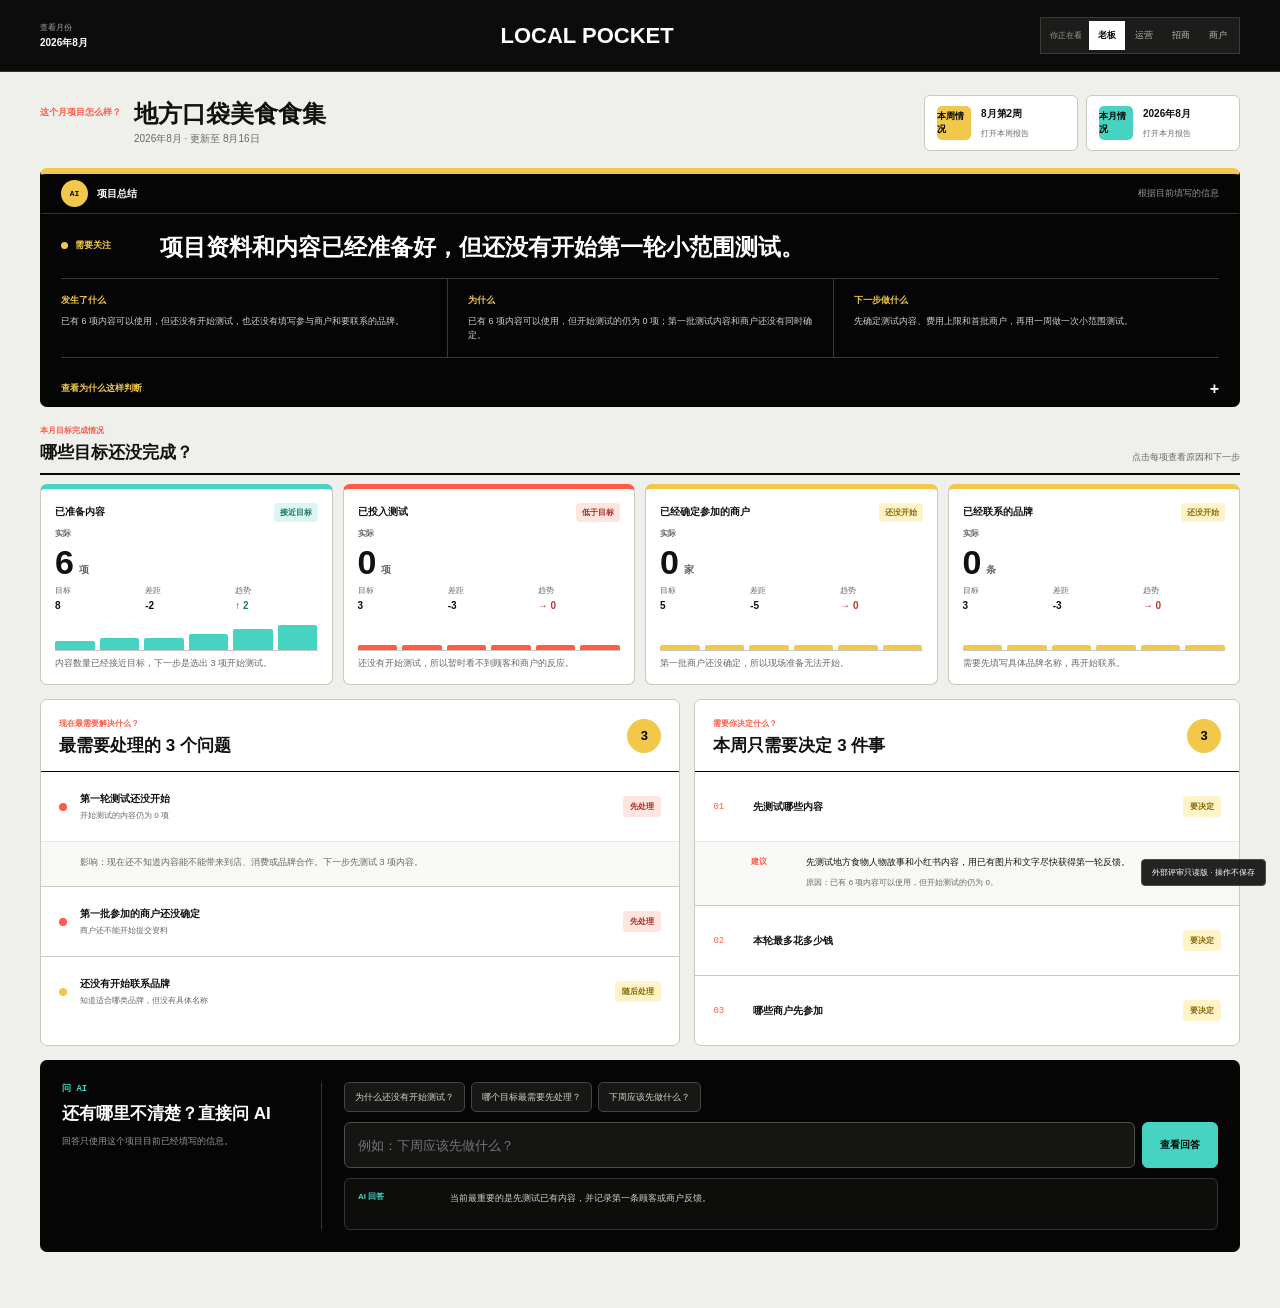
==== commit b9de0e36: "Rewrite user-facing copy in plain language" ====
--- a/app/index.html
+++ b/app/index.html
@@ -4,38 +4,38 @@
   <meta charset="utf-8">
   <meta name="viewport" content="width=device-width, initial-scale=1">
   <title>地方口袋｜项目经营台</title>
-  <link rel="stylesheet" href="client-preview.css?v=20260717-pulse">
+  <link rel="stylesheet" href="client-preview.css?v=20260717-language">
 </head>
 <body data-view="q1">
   <div class="review-mode-badge" role="status">外部评审只读版 · 操作不保存</div>
   <div class="app-shell">
     <aside class="sidebar">
-      <a class="brand" href="./" aria-label="地方口袋项目经营台">
+      <a class="brand" href="./" aria-label="返回地方口袋项目首页">
         <span class="brand-mark">地方<br>口袋</span>
         <span class="brand-name"><strong>RURBAN OS</strong><small>项目经营台</small></span>
       </a>
 
-      <button class="project-switcher" type="button" title="切换项目">
+      <button class="project-switcher" type="button" title="选择另一个项目">
         <span>当前项目</span>
         <strong id="sideProject">地方口袋美食食集</strong>
         <small><i></i><b id="sideMonth">2026年8月</b><em>⌄</em></small>
       </button>
 
-      <nav class="question-nav" id="roleNavigation" aria-label="老板经营栏目">
-        <span class="nav-label">老板端</span>
+      <nav class="question-nav" id="roleNavigation" aria-label="老板页面">
+        <span class="nav-label">老板页面</span>
         <button class="question-link active" type="button" data-question="q1">
-          <b>01</b><span><strong>经营脉搏</strong><small>结果、风险与决策</small></span>
+          <b>01</b><span><strong>这个月项目怎么样？</strong><small>结果、问题和要决定的事</small></span>
         </button>
       </nav>
 
       <div class="sidebar-actions">
-        <button class="button sidebar-primary" type="button" data-open-wizard>调整本月目标</button>
-        <button class="text-action" type="button" id="openFeedback">留言</button>
+        <button class="button sidebar-primary" type="button" data-open-wizard>填写本月变化</button>
+        <button class="text-action" type="button" id="openFeedback">提出修改意见</button>
       </div>
 
       <footer>
-        <span>数据状态</span>
-        <strong><i></i>部分待补充</strong>
+        <span>资料情况</span>
+        <strong><i></i>还有资料没填</strong>
       </footer>
     </aside>
 
@@ -44,20 +44,20 @@
       <header class="topbar">
         <div class="top-context">
           <div><span>项目</span><strong id="topProject">地方口袋美食食集</strong></div>
-          <div><span>执行月份</span><strong id="topMonth">2026年8月</strong></div>
+          <div><span>查看月份</span><strong id="topMonth">2026年8月</strong></div>
         </div>
         <strong class="top-wordmark">LOCAL POCKET</strong>
         <div class="top-utility">
-          <div class="role-switch" aria-label="角色视图">
-            <span>当前视图</span>
+          <div class="role-switch" aria-label="选择角色页面">
+            <span>你正在看</span>
             <button class="active" type="button" data-role="owner">老板</button>
             <button type="button" data-role="operations">运营</button>
             <button type="button" data-role="leasing">招商</button>
             <button type="button" data-role="merchant">商户</button>
           </div>
           <div class="top-actions">
-            <button class="icon-button" type="button" id="exportResult" title="导出月报" aria-label="导出月报">⇩</button>
-            <button class="button top-primary" type="button" data-open-wizard>调整本月目标</button>
+            <button class="icon-button" type="button" id="exportResult" title="下载本月报告" aria-label="下载本月报告">⇩</button>
+            <button class="button top-primary" type="button" data-open-wizard>填写本月变化</button>
           </div>
         </div>
       </header>
@@ -66,35 +66,35 @@
         <div class="pulse-owner-page">
           <header class="pulse-page-heading">
             <div>
-              <span>经营脉搏</span>
+              <span>这个月项目怎么样？</span>
               <h1>地方口袋美食食集</h1>
               <p>2026年8月 · 更新至 8月16日</p>
             </div>
-            <div class="pulse-report-entry" aria-label="经营简报">
-              <button type="button" data-owner-report="weekly"><span>周报</span><strong>8月第2周</strong><small>查看简报</small></button>
-              <button type="button" data-owner-report="monthly"><span>月报</span><strong>2026年8月</strong><small>查看简报</small></button>
+            <div class="pulse-report-entry" aria-label="项目报告">
+              <button type="button" data-owner-report="weekly"><span>本周情况</span><strong>8月第2周</strong><small>打开本周报告</small></button>
+              <button type="button" data-owner-report="monthly"><span>本月情况</span><strong>2026年8月</strong><small>打开本月报告</small></button>
             </div>
           </header>
 
-          <section class="pulse-ai-summary" aria-label="AI经营摘要">
-            <header><span><i>AI</i>经营摘要</span><small>基于当前经营记录</small></header>
+          <section class="pulse-ai-summary" aria-label="AI项目总结">
+            <header><span><i>AI</i>项目总结</span><small>根据目前填写的信息</small></header>
             <div class="pulse-summary-lead">
               <b><i></i>需要关注</b>
-              <h2 id="executiveConclusion">内容准备已经完成，但经营验证还没有真正开始。</h2>
+              <h2 id="executiveConclusion">内容已经准备好，但还没有开始第一轮小范围测试。</h2>
             </div>
             <div class="pulse-summary-grid">
-              <article><span>发生了什么</span><p>已有 6 项内容可以使用，但还没有内容投入测试，商户参与和招商线索也没有登记。</p></article>
-              <article><span>为什么</span><p id="ownerAiReason">首批测试范围、费用上限和参与商户尚未确定，后续执行因此没有启动。</p></article>
-              <article><span>建议关注</span><p id="ownerAiFocus">先确定测试内容、费用上限和首批商户，再用一周完成小范围验证。</p></article>
+              <article><span>发生了什么</span><p>已有 6 项内容可以使用，但还没有开始测试，也还没有填写参与商户和要联系的品牌。</p></article>
+              <article><span>为什么</span><p id="ownerAiReason">要测试哪些内容、最多花多少钱、哪些商户先参加，这三件事还没有确定。</p></article>
+              <article><span>下一步做什么</span><p id="ownerAiFocus">先确定测试内容、费用上限和首批商户，再用一周做一次小范围测试。</p></article>
             </div>
             <details class="pulse-summary-evidence">
-              <summary>查看判断依据</summary>
-              <div><p><b>内容准备：</b>6 项可用内容，0 项投入测试。</p><p><b>协同准备：</b>参与商户、真实品牌名单和现场反馈尚未登记。</p><p><b>判断边界：</b>当前只能判断准备度，不能判断内容是否带来到店、消费或招商效果。</p></div>
+              <summary>查看为什么这样判断</summary>
+              <div><p><b>内容：</b>6 项可以使用，0 项开始测试。</p><p><b>商户和品牌：</b>参与商户、具体品牌名称和现场反馈还没有填写。</p><p><b>目前还不能判断：</b>没有实际测试，所以还不能判断内容有没有带来到店、消费或品牌合作。</p></div>
             </details>
           </section>
 
           <section class="pulse-section pulse-metrics" aria-labelledby="pulseMetricsTitle">
-            <header><div><span>本月核心指标</span><h2 id="pulseMetricsTitle">结果、差距与趋势</h2></div><small>点击指标查看详细原因</small></header>
+            <header><div><span>本月目标完成情况</span><h2 id="pulseMetricsTitle">哪些目标还没完成？</h2></div><small>点击每项查看原因和下一步</small></header>
             <div class="pulse-metric-grid">
               <button class="pulse-metric-card healthy" type="button" data-owner-metric="content">
                 <header><span>已准备内容</span><b>接近目标</b></header>
@@ -102,7 +102,7 @@
                 <strong><span id="ownerMetricContentActual">6</span><small>项</small></strong>
                 <div class="pulse-metric-facts"><span><small>目标</small><b>8</b></span><span><small>差距</small><b id="ownerMetricContentGap">-2</b></span><span><small>趋势</small><b class="positive">↑ 2</b></span></div>
                 <div class="pulse-sparkline positive" aria-label="内容数量上升"><i style="--h:30"></i><i style="--h:40"></i><i style="--h:40"></i><i style="--h:55"></i><i style="--h:72"></i><i style="--h:86"></i></div>
-                <footer>内容供给已具备，下一步是投入测试。</footer>
+                <footer>内容数量已经接近目标，下一步是选出 3 项开始测试。</footer>
               </button>
               <button class="pulse-metric-card critical" type="button" data-owner-metric="testing">
                 <header><span>已投入测试</span><b>低于目标</b></header>
@@ -110,67 +110,67 @@
                 <strong><span id="ownerMetricTestingActual">0</span><small>项</small></strong>
                 <div class="pulse-metric-facts"><span><small>目标</small><b>3</b></span><span><small>差距</small><b id="ownerMetricTestingGap">-3</b></span><span><small>趋势</small><b class="negative">→ 0</b></span></div>
                 <div class="pulse-sparkline critical" aria-label="测试数量没有变化"><i style="--h:12"></i><i style="--h:12"></i><i style="--h:12"></i><i style="--h:12"></i><i style="--h:12"></i><i style="--h:12"></i></div>
-                <footer>没有测试，就无法形成真实经营反馈。</footer>
+                <footer>还没有开始测试，所以暂时看不到顾客和商户的反应。</footer>
               </button>
               <button class="pulse-metric-card warning" type="button" data-owner-metric="merchants">
-                <header><span>已登记参与商户</span><b>待启动</b></header>
+                <header><span>已经确定参加的商户</span><b>还没开始</b></header>
                 <small class="pulse-actual-label">实际</small>
                 <strong><span id="ownerMetricMerchantActual">0</span><small>家</small></strong>
                 <div class="pulse-metric-facts"><span><small>目标</small><b>5</b></span><span><small>差距</small><b id="ownerMetricMerchantGap">-5</b></span><span><small>趋势</small><b class="negative">→ 0</b></span></div>
                 <div class="pulse-sparkline warning" aria-label="参与商户没有变化"><i style="--h:12"></i><i style="--h:12"></i><i style="--h:12"></i><i style="--h:12"></i><i style="--h:12"></i><i style="--h:12"></i></div>
-                <footer>首批商户未确定，现场协同尚未开始。</footer>
+                <footer>第一批商户还没确定，所以现场准备无法开始。</footer>
               </button>
               <button class="pulse-metric-card warning" type="button" data-owner-metric="leads">
-                <header><span>已登记招商线索</span><b>待启动</b></header>
+                <header><span>已经联系的品牌</span><b>还没开始</b></header>
                 <small class="pulse-actual-label">实际</small>
                 <strong><span id="ownerMetricLeadActual">0</span><small>条</small></strong>
                 <div class="pulse-metric-facts"><span><small>目标</small><b>3</b></span><span><small>差距</small><b id="ownerMetricLeadGap">-3</b></span><span><small>趋势</small><b class="negative">→ 0</b></span></div>
-                <div class="pulse-sparkline warning" aria-label="招商线索没有变化"><i style="--h:12"></i><i style="--h:12"></i><i style="--h:12"></i><i style="--h:12"></i><i style="--h:12"></i><i style="--h:12"></i></div>
-                <footer>需要先补真实品牌名单，再开始接触。</footer>
+                <div class="pulse-sparkline warning" aria-label="联系品牌数量没有变化"><i style="--h:12"></i><i style="--h:12"></i><i style="--h:12"></i><i style="--h:12"></i><i style="--h:12"></i><i style="--h:12"></i></div>
+                <footer>需要先填写具体品牌名称，再开始联系。</footer>
               </button>
             </div>
           </section>
 
           <div class="pulse-lower-grid">
             <section class="pulse-panel pulse-risk-panel" aria-labelledby="ownerRiskTitle">
-              <header><div><span>异常与风险</span><h2 id="ownerRiskTitle">最需要关注的 3 个问题</h2></div><strong>3</strong></header>
+              <header><div><span>现在最需要解决什么？</span><h2 id="ownerRiskTitle">最需要处理的 3 个问题</h2></div><strong>3</strong></header>
               <details class="pulse-risk-item critical" open>
-                <summary><span><i></i><strong>经营验证尚未开始</strong><small>已投入测试仍为 0 项</small></span><b>高</b></summary>
-                <p>影响：当前无法判断内容是否带来到店、消费或招商变化。建议先启动 3 项小范围内容测试。</p>
+                <summary><span><i></i><strong>第一轮测试还没开始</strong><small>开始测试的内容仍为 0 项</small></span><b>先处理</b></summary>
+                <p>影响：现在还不知道内容能不能带来到店、消费或品牌合作。下一步先测试 3 项内容。</p>
               </details>
               <details class="pulse-risk-item critical">
-                <summary><span><i></i><strong>首批参与商户未确定</strong><small>商户任务无法进入执行</small></span><b>高</b></summary>
-                <p>影响：产品、图片和现场配合信息无法补齐，内容与活动都无法落到真实经营动作。</p>
+                <summary><span><i></i><strong>第一批参加的商户还没确定</strong><small>商户还不能开始提交资料</small></span><b>先处理</b></summary>
+                <p>影响：产品、图片和现场配合信息还收不齐，内容和活动也无法真正开始。</p>
               </details>
               <details class="pulse-risk-item warning">
-                <summary><span><i></i><strong>招商线索仍为空</strong><small>已有画像，尚无真实品牌名单</small></span><b>中</b></summary>
-                <p>影响：招商材料只能停留在通用版本，暂时不能形成针对具体品牌的匹配理由和跟进记录。</p>
+                <summary><span><i></i><strong>还没有开始联系品牌</strong><small>知道适合哪类品牌，但没有具体名称</small></span><b>随后处理</b></summary>
+                <p>影响：现在只能使用通用介绍，暂时不能针对具体品牌说明为什么适合，也不能记录联系进展。</p>
               </details>
             </section>
 
             <section class="pulse-panel pulse-decision-panel" id="ownerDecisionFocus" aria-labelledby="ownerDecisionTitle">
-              <header><div><span>需要你决定</span><h2 id="ownerDecisionTitle">本周最多处理 3 件事</h2></div><strong>3</strong></header>
+              <header><div><span>需要你决定什么？</span><h2 id="ownerDecisionTitle">本周只需要决定 3 件事</h2></div><strong>3</strong></header>
               <div id="ownerDecisionList">
-                <details class="pulse-decision" open><summary><i>01</i><strong id="ownerDecisionTitle1">先测试哪些内容</strong><b>待决定</b></summary><div><span>建议</span><p>先测试地方食物人物故事和小红书内容，用现有素材快速获得第一轮反馈。</p><small>依据：已有 6 项内容可用，但投入测试为 0。</small></div></details>
-                <details class="pulse-decision"><summary><i>02</i><strong id="ownerDecisionTitle2">本轮最多花多少钱</strong><b>待决定</b></summary><div><span>建议</span><p>先采用 5,000 元以内的小范围验证，不在没有反馈前扩大投入。</p><small>依据：商户、到店和招商反馈尚未形成。</small></div></details>
-                <details class="pulse-decision"><summary><i>03</i><strong id="ownerDecisionTitle3">哪些商户先参加</strong><b>待决定</b></summary><div><span>建议</span><p>先选 2–3 家有真实产品、人物故事和现场配合能力的地方食物商户。</p><small>依据：商户参与是内容测试和现场反馈的共同前提。</small></div></details>
+                <details class="pulse-decision" open><summary><i>01</i><strong id="ownerDecisionTitle1">先测试哪些内容</strong><b>要决定</b></summary><div><span>建议</span><p>先测试地方食物人物故事和小红书内容，用已有图片和文字尽快获得第一轮反馈。</p><small>原因：已有 6 项内容可以使用，但开始测试的仍为 0。</small></div></details>
+                <details class="pulse-decision"><summary><i>02</i><strong id="ownerDecisionTitle2">本轮最多花多少钱</strong><b>要决定</b></summary><div><span>建议</span><p>先用 5,000 元以内做一次小范围测试，没有反馈前先不扩大投入。</p><small>原因：目前还没有商户、到店和品牌联系结果。</small></div></details>
+                <details class="pulse-decision"><summary><i>03</i><strong id="ownerDecisionTitle3">哪些商户先参加</strong><b>要决定</b></summary><div><span>建议</span><p>先选 2–3 家有确定产品、人物故事和现场配合能力的地方食物商户。</p><small>原因：先确定参加商户，才能测试内容并获得现场反馈。</small></div></details>
               </div>
             </section>
           </div>
 
           <section class="pulse-ask" aria-labelledby="ownerAskTitle">
-            <div class="pulse-ask-heading"><span>问 AI</span><h2 id="ownerAskTitle">继续追问原因、趋势和建议</h2><p>回答只基于当前项目的经营指标和已登记信息。</p></div>
+            <div class="pulse-ask-heading"><span>问 AI</span><h2 id="ownerAskTitle">还有哪里不清楚？直接问 AI</h2><p>回答只使用这个项目目前已经填写的信息。</p></div>
             <div class="pulse-ask-workspace">
               <div class="pulse-suggested-questions">
-                <button type="button" data-owner-prompt="为什么经营验证还没有开始？">为什么还没有开始验证？</button>
-                <button type="button" data-owner-prompt="现在哪个指标最需要优先改善？">哪个指标最需要关注？</button>
+                <button type="button" data-owner-prompt="为什么第一轮测试还没有开始？">为什么还没有开始测试？</button>
+                <button type="button" data-owner-prompt="现在哪个目标最需要先处理？">哪个目标最需要先处理？</button>
                 <button type="button" data-owner-prompt="下周最应该做什么？">下周应该先做什么？</button>
               </div>
               <form class="pulse-ai-form" id="ownerAiForm">
-                <input id="ownerAiPrompt" aria-label="输入经营问题" placeholder="追问原因、趋势或下一步建议">
-                <button type="submit" id="ownerAiSubmit">提问</button>
+                <input id="ownerAiPrompt" aria-label="输入你想问的问题" placeholder="例如：下周应该先做什么？">
+                <button type="submit" id="ownerAiSubmit">查看回答</button>
               </form>
-              <output class="pulse-ai-answer" id="ownerAiAnswer"><span>AI 回答</span><p>当前最重要的不是扩大内容数量，而是把已有内容投入小范围测试，并记录第一条真实反馈。</p></output>
+              <output class="pulse-ai-answer" id="ownerAiAnswer"><span>AI 回答</span><p>当前最重要的是先测试已有内容，并记录第一条顾客或商户反馈。</p></output>
             </div>
           </section>
         </div>
@@ -194,59 +194,59 @@
 
       <section class="question-view" id="q2View">
         <header class="page-intro">
-          <div><span class="question-number">运营工作台</span><h1>今日执行与本月内容安排</h1><p>先处理到期任务、待审核和缺失素材，再查看完整内容成品。</p></div>
-          <button class="button primary" type="button" data-open-wizard>重新生成方案</button>
+          <div><span class="question-number">运营页面</span><h1>今天要做什么？</h1><p>先处理今天的待办、要确认的内容和还缺的资料，再查看可以确认的内容。</p></div>
+          <button class="button primary" type="button" data-open-wizard>修改信息并重新生成</button>
         </header>
 
-        <section class="result-summary-row operations-summary" aria-label="内容执行状态摘要">
-          <article><span>今日待处理</span><strong>3</strong><small>项 · 按优先级执行</small></article>
-          <article><span>待审核内容</span><strong>1</strong><small>项 · 需要确认方向</small></article>
-          <article><span>缺失素材</span><strong>2</strong><small>类 · 商户图片与现场信息</small></article>
-          <article><span>最近截止</span><strong>8月10日</strong><small>先确认首批内容主题</small></article>
+        <section class="result-summary-row operations-summary" aria-label="今天的工作情况">
+          <article><span>今天要做</span><strong>3</strong><small>项 · 先做最着急的</small></article>
+          <article><span>要确认的内容</span><strong>1</strong><small>项 · 需要确认方向</small></article>
+          <article><span>还缺的资料</span><strong>2</strong><small>类 · 商户图片和现场信息</small></article>
+          <article><span>最早截止</span><strong>8月10日</strong><small>先确认第一批内容主题</small></article>
         </section>
 
         <section class="work-section task-work operations-priority">
-          <header class="section-header"><div><span>执行任务</span><h2>今天先处理这 3 件事</h2></div><button type="button" class="button secondary">查看全部任务</button></header>
+          <header class="section-header"><div><span>今天要做什么？</span><h2>先做这 3 件事</h2></div><button type="button" class="button secondary">查看所有待办</button></header>
           <div class="operation-action-list task-list" id="operationTasks">
-            <article><button class="task-check" type="button" aria-label="标记完成"></button><div><span>优先级高</span><strong>确认本月首批内容主题</strong><small>阻塞：需要负责人确认主题方向</small></div><span>运营负责人</span><time>8月10日</time><b class="status pending">待确认</b><button class="button secondary task-open" type="button" data-task-open="确认首批内容主题">打开</button></article>
-            <article><button class="task-check" type="button" aria-label="标记完成"></button><div><span>缺失素材</span><strong>收集参与商户产品与图片</strong><small>阻塞：尚未确认参与商户名单</small></div><span>商户负责人</span><time>8月12日</time><b class="status missing">未开始</b><button class="button secondary task-open" type="button" data-task-open="收集商户素材">打开</button></article>
-            <article><button class="task-check" type="button" aria-label="标记完成"></button><div><span>待协同</span><strong>确认周末现场承接路线</strong><small>阻塞：需要现场负责人补充动线信息</small></div><span>现场负责人</span><time>8月14日</time><b class="status missing">未开始</b><button class="button secondary task-open" type="button" data-task-open="确认现场路线">打开</button></article>
+            <article><button class="task-check" type="button" aria-label="把这项任务标为已完成"></button><div><span>先做</span><strong>确认本月第一批内容主题</strong><small>还差：负责人确认主题方向</small></div><span>运营负责人</span><time>8月10日</time><b class="status pending">要确认</b><button class="button secondary task-open" type="button" data-task-open="确认第一批内容主题">查看任务</button></article>
+            <article><button class="task-check" type="button" aria-label="把这项任务标为已完成"></button><div><span>还缺资料</span><strong>收集参加商户的产品和图片</strong><small>还差：参加商户名单没有确定</small></div><span>商户负责人</span><time>8月12日</time><b class="status missing">还没开始</b><button class="button secondary task-open" type="button" data-task-open="收集商户资料">查看任务</button></article>
+            <article><button class="task-check" type="button" aria-label="把这项任务标为已完成"></button><div><span>等人配合</span><strong>确认周末现场路线</strong><small>还差：现场负责人补充路线信息</small></div><span>现场负责人</span><time>8月14日</time><b class="status missing">还没开始</b><button class="button secondary task-open" type="button" data-task-open="确认现场路线">查看任务</button></article>
           </div>
         </section>
 
         <section class="work-section calendar-work">
           <header class="section-header">
-            <div><span>内容日历</span><h2>待排期内容与审核节点</h2></div>
-            <div class="calendar-state"><span>当前状态</span><strong>日期待确认</strong></div>
+            <div><span>本月怎么安排？</span><h2>内容发布日期和确认时间</h2></div>
+            <div class="calendar-state"><span>目前情况</span><strong>日期还没确定</strong></div>
           </header>
           <div class="schedule-queue">
-            <article><i class="xhs"></i><span><b>小红书</b><small>地方味道人物故事</small></span><em>素材已具备</em><strong>待审核</strong></article>
-            <article><i class="wechat"></i><span><b>公众号</b><small>本月经营主题长文</small></span><em>文案草案</em><strong>等待确认</strong></article>
-            <article><i class="video"></i><span><b>短视频</b><small>周末现场路线</small></span><em>现场画面未采集</em><strong>缺失素材</strong></article>
-            <article><i class="event"></i><span><b>现场活动</b><small>限定产品联动</small></span><em>商户名单待确认</em><strong>待协同</strong></article>
+            <article><i class="xhs"></i><span><b>小红书</b><small>地方味道人物故事</small></span><em>资料已经齐全</em><strong>要确认</strong></article>
+            <article><i class="wechat"></i><span><b>公众号</b><small>本月主题长文</small></span><em>已有文案初稿</em><strong>要确认</strong></article>
+            <article><i class="video"></i><span><b>短视频</b><small>周末现场路线</small></span><em>还没有现场画面</em><strong>还缺资料</strong></article>
+            <article><i class="event"></i><span><b>现场活动</b><small>限定产品活动</small></span><em>商户名单还没确定</em><strong>等商户确认</strong></article>
           </div>
         </section>
 
         <section class="content-studio operations-content-studio">
           <header class="studio-toolbar">
-            <div><span>最新内容成品</span><h2 id="contentDirection">地方食物如何进入当代城市生活</h2></div>
+            <div><span>要发布什么内容？</span><h2 id="contentDirection">地方食物如何进入当代城市生活</h2></div>
             <div class="segmented" id="platformTabs"><button class="active" type="button" data-platform="xiaohongshu">小红书</button><button type="button" data-platform="wechat">公众号</button><button type="button" data-platform="video">短视频</button></div>
           </header>
           <div class="content-preview-layout">
             <article class="content-document">
               <span class="content-kicker" id="contentKicker">本月主推内容 · 小红书</span>
               <h3 id="contentHeadline">一座城市的味道，如何被重新装进口袋？</h3>
-              <p id="contentLead">从真实的地方食物、主理人和现场空间出发，形成可阅读、可到访、可消费的本月内容主线。</p>
+              <p id="contentLead">从具体的地方食物、主理人和现场出发，准备能让顾客愿意看、愿意来、愿意消费的内容。</p>
               <div class="content-outline" id="contentOutline">
                 <p><b>01</b><span>从一个具体味道进入地方生活</span></p>
                 <p><b>02</b><span>让商户、产品和空间共同讲述</span></p>
                 <p><b>03</b><span>把阅读兴趣承接到现场行动</span></p>
               </div>
-              <footer><span class="status pending">待审核</span><button type="button" class="text-action">查看完整文案 →</button></footer>
+              <footer><span class="status pending">要确认</span><button type="button" class="text-action">打开完整文案 →</button></footer>
             </article>
             <figure class="platform-preview">
-              <img id="platformImage" src="../assets/place-dining.jpg" alt="内容发布预览">
-              <figcaption><span id="previewPlatform">小红书发布预览</span><small>实际平台、日期和素材仍需确认</small></figcaption>
+              <img id="platformImage" src="assets/place-dining.jpg" alt="内容发布预览">
+              <figcaption><span id="previewPlatform">小红书发布预览</span><small>发布平台、日期、图片和文字还要确认</small></figcaption>
             </figure>
           </div>
         </section>
@@ -254,74 +254,74 @@
 
       <section class="question-view" id="q3View">
         <header class="page-intro">
-          <div><span class="question-number">招商工作台</span><h1>商户协同与招商推进</h1><p>用内容证据支持商户协同和招商跟进，不把尚未发生的意向写成真实进展。</p></div>
-          <button class="button secondary" type="button">补充真实品牌名单</button>
+          <div><span class="question-number">招商页面</span><h1>接下来应该联系谁？</h1><p>先填写具体品牌名称，再记录联系结果。没有联系过的品牌不会显示为已经推进。</p></div>
+          <button class="button secondary" type="button">填写具体品牌名称</button>
         </header>
 
-        <section class="result-summary-row leasing-summary" aria-label="招商推进状态摘要">
-          <article><span>真实招商线索</span><strong>0</strong><small>尚未录入</small></article>
-          <article><span>候选业态</span><strong>3</strong><small>类 · 待补真实品牌</small></article>
-          <article><span>可用招商材料</span><strong>2</strong><small>类 · 已有依据</small></article>
-          <article><span>经营表现证据</span><strong>1</strong><small>类缺口 · 未采集</small></article>
+        <section class="result-summary-row leasing-summary" aria-label="品牌联系情况">
+          <article><span>已经联系的品牌</span><strong>0</strong><small>还没有填写</small></article>
+          <article><span>适合联系的品牌类型</span><strong>3</strong><small>类 · 需要填写具体名称</small></article>
+          <article><span>可以发送的介绍材料</span><strong>2</strong><small>类 · 可以使用</small></article>
+          <article><span>还缺的数据</span><strong>1</strong><small>类 · 到店和消费情况还没记录</small></article>
         </section>
 
         <section class="candidate-preparation" id="candidatePreparation">
-          <header class="section-header"><div><span>候选品牌准备</span><h2>先确定真实品牌，再进入跟进管道</h2></div><div class="pipeline-summary"><b>0</b> 真实线索 · <b>3</b> 类候选画像</div></header>
+          <header class="section-header"><div><span>适合联系哪些品牌？</span><h2>先填写具体品牌，再开始联系</h2></div><div class="pipeline-summary"><b>0</b> 个已联系品牌 · <b>3</b> 种适合类型</div></header>
           <div class="candidate-prep-grid">
-            <button class="candidate-card active" type="button" data-lead="local-food"><span>01 · 候选画像</span><strong>地方食物代表品牌</strong><p>在地产品、人物故事与持续内容能力匹配度高。</p><small>需补：真实品牌名单</small></button>
-            <button class="candidate-card" type="button" data-lead="creator"><span>02 · 候选画像</span><strong>主理人餐饮品牌</strong><p>适合以人物、限定产品和现场体验共同运营。</p><small>需补：品牌意愿与经营条件</small></button>
-            <button class="candidate-card" type="button" data-lead="culture"><span>03 · 候选画像</span><strong>地方文化产品品牌</strong><p>可把地方文化转成游客可理解、可携带的消费产品。</p><small>需补：产品与价格带资料</small></button>
-            <article class="leasing-next-actions"><span>现在只做 3 步</span><ol><li><b>01</b>补充真实品牌名单</li><li><b>02</b>确认对应铺位和经营条件</li><li><b>03</b>有真实联系后创建招商线索</li></ol></article>
+            <button class="candidate-card active" type="button" data-lead="local-food"><span>01 · 适合类型</span><strong>地方食物代表品牌</strong><p>有在地产品、人物故事，也能持续提供内容。</p><small>还要填写：具体品牌名称</small></button>
+            <button class="candidate-card" type="button" data-lead="creator"><span>02 · 适合类型</span><strong>主理人餐饮品牌</strong><p>适合一起做人物内容、限定产品和现场体验。</p><small>还要确认：品牌是否愿意参加、需要什么条件</small></button>
+            <button class="candidate-card" type="button" data-lead="culture"><span>03 · 适合类型</span><strong>地方文化产品品牌</strong><p>能把地方文化做成游客看得懂、愿意购买的产品。</p><small>还要填写：产品和价格</small></button>
+            <article class="leasing-next-actions"><span>现在只做 3 步</span><ol><li><b>01</b>填写具体品牌名称</li><li><b>02</b>确认适合的铺位和条件</li><li><b>03</b>联系后记录沟通结果</li></ol></article>
           </div>
         </section>
 
         <section class="pipeline-work" id="realLeasingPipeline" hidden>
-          <header class="section-header"><div><span>招商管道</span><h2>真实线索与跟进阶段</h2></div><div class="pipeline-summary"><b>0</b> 真实线索</div></header>
+          <header class="section-header"><div><span>联系进度</span><h2>已经联系了谁，现在到哪一步？</h2></div><div class="pipeline-summary"><b>0</b> 个已联系品牌</div></header>
           <div class="pipeline-board" id="leasingPipeline"></div>
         </section>
 
         <section class="leasing-detail-grid">
           <article class="lead-detail" id="leadDetail">
-            <header><div><span>候选画像详情</span><h2>地方食物代表品牌</h2></div><b class="status pending">候选类型</b></header>
+            <header><div><span>为什么适合联系？</span><h2>地方食物代表品牌</h2></div><b class="status pending">适合联系</b></header>
             <dl>
-              <div><dt>推荐理由</dt><dd>具备真实产地、人物和产品内容，可形成持续市场表达。</dd></div>
-              <div><dt>适配位置</dt><dd>主入口内容展示位 / 可体验餐饮点位</dd></div>
-              <div><dt>需要验证</dt><dd>经营条件、现场适配、品牌意愿与真实铺位</dd></div>
-              <div><dt>下一动作</dt><dd>补充真实品牌名单后生成一对一招商材料</dd></div>
+              <div><dt>为什么适合</dt><dd>有明确产地、人物和产品故事，可以持续对外介绍。</dd></div>
+              <div><dt>适合哪个位置</dt><dd>主入口内容展示位 / 可以体验的餐饮位置</dd></div>
+              <div><dt>联系前要确认</dt><dd>需要哪些合作条件、是否适合现场、品牌是否愿意参加、有没有合适铺位</dd></div>
+              <div><dt>接下来做什么</dt><dd>填写具体品牌名称，再准备针对这个品牌的介绍材料</dd></div>
             </dl>
           </article>
           <article class="leasing-ammo">
-            <header><span>可使用的招商弹药</span><strong>3 类</strong></header>
-            <button type="button"><i>01</i><span><b>项目内容主张</b><small>项目故事与本月经营主题</small></span><em>可用</em></button>
-            <button type="button"><i>02</i><span><b>空间与消费场景</b><small>入口、路线与现场体验</small></span><em>可用</em></button>
-            <button type="button"><i>03</i><span><b>经营表现证据</b><small>到店、消费与商户反馈</small></span><em class="missing-text">未采集</em></button>
+            <header><span>联系品牌时可以发送什么？</span><strong>3 类</strong></header>
+            <button type="button"><i>01</i><span><b>项目介绍</b><small>项目故事和本月主题</small></span><em>可以发送</em></button>
+            <button type="button"><i>02</i><span><b>场地和顾客体验</b><small>入口、路线和现场体验</small></span><em>可以发送</em></button>
+            <button type="button"><i>03</i><span><b>目前的到店和消费情况</b><small>到店、消费和商户反馈</small></span><em class="missing-text">还没记录</em></button>
           </article>
         </section>
 
         <section class="work-section merchant-task-work">
-          <header class="section-header"><div><span>商户协同</span><h2>参与商户任务与反馈</h2></div><button type="button" class="button secondary">创建简单任务链接</button></header>
+          <header class="section-header"><div><span>商户参与</span><h2>本月商户要做什么？</h2></div><button type="button" class="button secondary">生成商户填写链接</button></header>
           <div class="merchant-table">
             <header><span>任务</span><span>参与商户</span><span>截止时间</span><span>提交材料</span><span>状态</span></header>
-            <article><strong>提交本月主推产品与价格</strong><span>待确认</span><time>待设置</time><span>图片 / 产品 / 价格</span><b class="status missing">未派发</b></article>
-            <article><strong>确认联合内容与现场活动</strong><span>待确认</span><time>待设置</time><span>参与方式 / 负责人</span><b class="status missing">未派发</b></article>
+            <article><strong>提交本月主推产品和价格</strong><span>商户还没确定</span><time>日期还没定</time><span>图片 / 产品 / 价格</span><b class="status missing">还没发给商户</b></article>
+            <article><strong>确认可以配合的内容和活动</strong><span>商户还没确定</span><time>日期还没定</time><span>参加方式 / 负责人</span><b class="status missing">还没发给商户</b></article>
           </div>
         </section>
       </section>
 
       <section class="merchant-role-view" id="merchantView" aria-hidden="true">
-        <header class="merchant-standalone-bar"><a href="./"><span>地方<br>口袋</span><strong>LOCAL POCKET · 商户任务</strong></a><button class="text-action" type="button" data-role-exit>返回项目经营台</button></header>
+        <header class="merchant-standalone-bar"><a href="./"><span>地方<br>口袋</span><strong>LOCAL POCKET · 本月商户任务</strong></a><button class="text-action" type="button" data-role-exit>返回项目首页</button></header>
         <header class="page-intro merchant-page-intro">
           <div>
-            <span class="question-number">商户任务中心</span>
+            <span class="question-number">本月商户任务</span>
             <h1>本月只需要完成 3 件事</h1>
-            <p>查看本月主题、提交必要材料，并确认与本月经营活动直接相关的参与方式。</p>
+            <p>查看本月主题、提交需要的资料，再选择本月可以配合的内容和活动。</p>
           </div>
           <div class="merchant-progress"><span>当前进度</span><strong id="merchantProgressValue">0 / 3</strong><small id="merchantProgressText">任务尚未开始</small></div>
         </header>
 
         <section class="merchant-task-section merchant-sequence">
           <header class="section-header">
-            <div><span>下一项任务</span><h2>每次只完成一步</h2></div>
+            <div><span>本月商户要做什么？</span><h2>每次只完成一步</h2></div>
             <div class="merchant-deadline"><span>本轮截止</span><strong>8月12日</strong></div>
           </header>
           <div class="merchant-sequence-layout">
@@ -332,43 +332,43 @@
             </ol>
             <div class="merchant-step-panels">
               <form class="merchant-step-panel active" data-merchant-step="1">
-                <span>任务 1 / 3</span><h2>提交本月主推产品与价格</h2><p>只填写本月真实有效的产品信息。</p>
+                <span>任务 1 / 3</span><h2>提交本月主推产品和价格</h2><p>只填写这个月确定会销售的产品信息。</p>
                 <div class="merchant-form-grid"><label><span>产品名称</span><input type="text" name="product_name" placeholder="例如：本月限定桂花糕"></label><label><span>售价</span><input type="text" name="product_price" placeholder="例如：38 元 / 份"></label><label class="full"><span>一句推荐理由</span><textarea name="product_reason" placeholder="说清楚产品特点和本月为什么值得推荐"></textarea></label></div>
-                <footer><small>信息可以稍后修改</small><button class="button primary" type="button" data-merchant-next>保存并继续</button></footer>
+                <footer><small>保存后仍然可以修改</small><button class="button primary" type="button" data-merchant-next>保存，继续上传图片</button></footer>
               </form>
               <form class="merchant-step-panel" data-merchant-step="2">
-                <span>任务 2 / 3</span><h2>上传图片与品牌故事</h2><p>上传 3–6 张原图，再写一段真实的人物或产品故事。</p>
+                <span>任务 2 / 3</span><h2>上传图片和品牌故事</h2><p>上传 3–6 张原图，再写一段具体的人物或产品故事。</p>
                 <div class="merchant-upload"><label><span>选择图片</span><input type="file" name="merchant_images" accept="image/*" multiple></label><label><span>品牌或产品故事</span><textarea name="brand_story" placeholder="可以写谁在做、为什么做、产品与地方的关系"></textarea></label></div>
-                <footer><button class="text-action" type="button" data-merchant-prev>返回上一步</button><button class="button primary" type="button" data-merchant-next>保存并继续</button></footer>
+                <footer><button class="text-action" type="button" data-merchant-prev>返回产品信息</button><button class="button primary" type="button" data-merchant-next>保存，继续选择参加方式</button></footer>
               </form>
               <form class="merchant-step-panel" data-merchant-step="3">
-                <span>任务 3 / 3</span><h2>确认联合内容与现场参与</h2><p>选择本月可以配合的方式，不确定的可以暂不选。</p>
-                <div class="merchant-choice-list"><label><input type="checkbox" name="participation" value="content"><span><b>内容拍摄</b><small>提供产品和人物出镜</small></span></label><label><input type="checkbox" name="participation" value="event"><span><b>现场活动</b><small>参与限定产品或周末活动</small></span></label><label><input type="checkbox" name="participation" value="share"><span><b>联合传播</b><small>在自有账号转发本月内容</small></span></label></div>
-                <footer><button class="text-action" type="button" data-merchant-prev>返回上一步</button><button class="button primary" type="button" data-merchant-submit>确认提交</button></footer>
+                <span>任务 3 / 3</span><h2>选择可以配合的内容和活动</h2><p>只选择这个月确定可以参加的项目，不确定的可以先不选。</p>
+                <div class="merchant-choice-list"><label><input type="checkbox" name="participation" value="content"><span><b>参加内容拍摄</b><small>提供产品，或安排人物出镜</small></span></label><label><input type="checkbox" name="participation" value="event"><span><b>参加现场活动</b><small>提供限定产品，或参加周末活动</small></span></label><label><input type="checkbox" name="participation" value="share"><span><b>在自己的账号转发</b><small>转发本月确认发布的内容</small></span></label></div>
+                <footer><button class="text-action" type="button" data-merchant-prev>返回图片和故事</button><button class="button primary" type="button" data-merchant-submit>提交给项目负责人</button></footer>
               </form>
             </div>
           </div>
         </section>
 
         <section class="merchant-theme-band merchant-theme-compact">
-          <div><span>2026年8月 · 本月经营主题</span><h2>一座城市的味道，如何被重新装进口袋？</h2><p>通过真实产品、人物故事和现场体验，让顾客产生到访与消费理由。</p></div>
-          <aside><span>你的参与价值</span><strong>产品获得内容曝光，并进入本月现场消费场景。</strong><small>实际发布、活动安排和采用结果以项目方最终确认为准。</small></aside>
+          <div><span>2026年8月 · 本月主题</span><h2>一座城市的味道，如何被重新装进口袋？</h2><p>通过具体产品、人物故事和现场体验，让顾客愿意到店和消费。</p></div>
+          <aside><span>参加后能获得什么？</span><strong>你的产品有机会出现在本月内容和现场活动中。</strong><small>是否发布、什么时候举行活动，由项目负责人最后确认。</small></aside>
         </section>
 
         <section class="merchant-support-grid">
           <figure class="merchant-example">
-            <img src="../assets/place-dining.jpg" alt="本月内容示例">
-            <figcaption><span>本月内容示例</span><strong>真实产品 + 人物故事 + 现场体验</strong><small>示例只帮助理解提交方向，不代表最终发布版式。</small></figcaption>
+            <img src="assets/place-dining.jpg" alt="本月内容示例">
+            <figcaption><span>本月内容示例</span><strong>具体产品 + 人物故事 + 现场体验</strong><small>示例只帮助你理解要提交什么，不代表最后发布的样式。</small></figcaption>
           </figure>
           <article class="merchant-help">
-            <span>提交标准</span>
-            <h2>信息少，但必须真实可用</h2>
+            <span>提交前请确认</span>
+            <h2>只填写这个月确定的信息</h2>
             <ul>
               <li><b>01</b><span>价格、产品和活动信息必须是本月有效信息。</span></li>
               <li><b>02</b><span>图片尽量使用原图，不需要提前设计排版。</span></li>
               <li><b>03</b><span>不确定的内容可以标记待确认，不需要猜测。</span></li>
             </ul>
-            <button class="text-action" type="button" data-merchant-action="联系项目负责人">联系项目负责人 →</button>
+            <button class="text-action" type="button" data-merchant-action="向项目负责人询问">向项目负责人询问 →</button>
           </article>
         </section>
       </section>
@@ -380,11 +380,11 @@
       <button class="wizard-close" type="button" id="closeWizard" aria-label="关闭输入">×</button>
       <span class="brand-mark">地方<br>口袋</span>
       <div>
-        <span>已自动读取</span>
+        <span>这些资料不用再填</span>
         <h2>只填写本月发生的变化</h2>
-        <p>项目定位、空间资料、历史内容和已批准素材会自动参与，不需要重复录入。</p>
+        <p>项目介绍、场地资料、以前的内容和已经确认可用的图片会自动带入，不需要重复填写。</p>
       </div>
-      <ul><li><i>✓</i> 项目定位与当前阶段</li><li><i>✓</i> 空间、商户和经营资产</li><li><i>✓</i> 已批准内容与视觉素材</li><li><i>✓</i> 历史反馈与指标口径</li></ul>
+      <ul><li><i>✓</i> 项目介绍和现在的进度</li><li><i>✓</i> 场地和已有商户资料</li><li><i>✓</i> 已经确认可以使用的文字和图片</li><li><i>✓</i> 以前的反馈和统计方法</li></ul>
     </aside>
     <div class="wizard-content">
       <header class="wizard-header">
@@ -397,19 +397,19 @@
         <input id="target_audience" name="target_audience" type="hidden" value="mixed">
 
         <section class="wizard-step active" data-step="1">
-          <span>本月经营目标</span><h1>选择本月首要经营目标</h1><p>只选一个主要目标，方案仍会覆盖内容、运营、商户和招商。</p>
+          <span>本月最重要的目标</span><h1>这个月最想先解决什么？</h1><p>只选一个最重要的目标，生成的计划仍会考虑内容、商户和品牌联系。</p>
           <div class="option-grid" id="goalOptions">
-            <button class="option active" type="button" data-goal="overall_plan"><b>A</b><span><strong>整体经营</strong><small>让内容、商户和招商围绕同一目标</small></span></button>
-            <button class="option" type="button" data-goal="content_growth"><b>B</b><span><strong>内容增长</strong><small>形成关注、到访与消费理由</small></span></button>
-            <button class="option" type="button" data-goal="merchant_collaboration"><b>C</b><span><strong>商户协同</strong><small>推动商户参与和现场执行</small></span></button>
-            <button class="option" type="button" data-goal="merchant_attraction"><b>D</b><span><strong>招商推进</strong><small>形成品牌画像和入驻理由</small></span></button>
+            <button class="option active" type="button" data-goal="overall_plan"><b>A</b><span><strong>整体推进</strong><small>让内容、商户和品牌联系围绕同一个目标</small></span></button>
+            <button class="option" type="button" data-goal="content_growth"><b>B</b><span><strong>吸引更多顾客</strong><small>让更多人关注、到店和消费</small></span></button>
+            <button class="option" type="button" data-goal="merchant_collaboration"><b>C</b><span><strong>让商户参加</strong><small>确定参加商户和现场要做的事</small></span></button>
+            <button class="option" type="button" data-goal="merchant_attraction"><b>D</b><span><strong>联系新品牌</strong><small>找到适合的品牌并说明为什么值得加入</small></span></button>
           </div>
         </section>
 
         <section class="wizard-step" data-step="2">
-          <span>目标客群</span><h1>选择本月核心客群</h1><p>选择一个核心人群，其他相关角色仍会参与经营分析。</p>
+          <span>本月最重要的人群</span><h1>这个月最想影响谁？</h1><p>选择一类最重要的人，其他人群仍会在计划中考虑。</p>
           <div class="option-grid">
-            <button class="option active" type="button" data-audience="mixed"><b>A</b><span><strong>消费者、游客与潜在商户</strong><small>同时考虑消费现场与经营合作</small></span></button>
+            <button class="option active" type="button" data-audience="mixed"><b>A</b><span><strong>消费者、游客与潜在商户</strong><small>同时考虑顾客体验和商户是否愿意合作</small></span></button>
             <button class="option" type="button" data-audience="young_local"><b>B</b><span><strong>本地年轻消费者</strong><small>关注新鲜感、传播和复访</small></span></button>
             <button class="option" type="button" data-audience="visitors"><b>C</b><span><strong>游客与外来消费者</strong><small>关注目的性、体验和城市记忆</small></span></button>
             <button class="option" type="button" data-audience="merchants"><b>D</b><span><strong>潜在商户与合作方</strong><small>关注项目能力、匹配度和入驻理由</small></span></button>
@@ -417,67 +417,67 @@
         </section>
 
         <section class="wizard-step" data-step="3">
-          <span>本月预算</span><h1>确认本轮预算范围</h1><p>预算只用于控制方案规模，不会自动产生支出。</p>
+          <span>本月最多花多少钱</span><h1>这个月最多准备花多少钱？</h1><p>这个选择只会调整计划大小，不会自动花钱。</p>
           <div class="option-list">
-            <button class="option active" type="button" data-budget="待确认"><b>A</b><span><strong>暂不锁定</strong><small>先确认方案范围，再由老板决定预算</small></span></button>
-            <button class="option" type="button" data-budget="5000元以内"><b>B</b><span><strong>5,000 元以内</strong><small>聚焦少量高优先级动作</small></span></button>
-            <button class="option" type="button" data-budget="5000至20000元"><b>C</b><span><strong>5,000–20,000 元</strong><small>覆盖内容、现场和商户协同</small></span></button>
+            <button class="option active" type="button" data-budget="待确认"><b>A</b><span><strong>暂不锁定</strong><small>先看计划要做多少事，再由老板决定预算</small></span></button>
+            <button class="option" type="button" data-budget="5000元以内"><b>B</b><span><strong>5,000 元以内</strong><small>只做少量最重要的事</small></span></button>
+            <button class="option" type="button" data-budget="5000至20000元"><b>C</b><span><strong>5,000–20,000 元</strong><small>可以覆盖内容、现场和商户参加</small></span></button>
             <button class="option" type="button" data-budget="20000元以上"><b>D</b><span><strong>20,000 元以上</strong><small>允许更完整的活动与传播组合</small></span></button>
           </div>
         </section>
 
         <section class="wizard-step" data-step="4">
-          <span>资源优先级</span><h1>确认本月资源优先级</h1><p>选择一个第一优先级，方案会据此安排其他工作的先后顺序。</p>
+          <span>这个月先做哪件事</span><h1>先把人和时间用在哪件事上？</h1><p>选择一件最先做的事，其他工作会排在后面。</p>
           <div class="option-grid">
-            <button class="option active" type="button" data-priority="内容生产"><b>A</b><span><strong>内容生产</strong><small>先形成持续的市场刺激</small></span></button>
-            <button class="option" type="button" data-priority="商户与现场"><b>B</b><span><strong>商户与现场</strong><small>先让内容落到真实经营动作</small></span></button>
-            <button class="option" type="button" data-priority="招商推进"><b>C</b><span><strong>招商推进</strong><small>优先形成品牌线索和沟通材料</small></span></button>
-            <button class="option" type="button" data-priority="数据验证"><b>D</b><span><strong>数据验证</strong><small>优先补齐反馈和经营证据</small></span></button>
+            <button class="option active" type="button" data-priority="内容生产"><b>A</b><span><strong>先做内容</strong><small>先准备可以发布的文字、图片和视频</small></span></button>
+            <button class="option" type="button" data-priority="商户与现场"><b>B</b><span><strong>先确定商户和现场</strong><small>先确定谁参加、现场怎么配合</small></span></button>
+            <button class="option" type="button" data-priority="招商推进"><b>C</b><span><strong>先联系新品牌</strong><small>先填写品牌名称并准备联系材料</small></span></button>
+            <button class="option" type="button" data-priority="数据验证"><b>D</b><span><strong>先记录顾客和商户反馈</strong><small>先补齐到店、消费和商户反馈</small></span></button>
           </div>
         </section>
 
         <section class="wizard-step" data-step="5">
-          <span>本月变化</span><h1>补充本月新增变化</h1><p>没有变化可以直接继续，已有资料会自动参与方案。</p>
-          <label class="context-input"><textarea id="additional_context" name="additional_context" placeholder="例如：本月新增周末夜间场次，希望优先验证年轻客群的到访兴趣。"></textarea><small>不要重复填写项目定位、空间资料、菜单和历史内容。</small></label>
-          <div class="input-summary"><p><span>经营目标</span><strong id="summaryGoal">整体经营</strong></p><p><span>目标客群</span><strong id="summaryAudience">消费者、游客与潜在商户</strong></p><p><span>预算范围</span><strong id="summaryBudget">暂不锁定</strong></p><p><span>第一优先级</span><strong id="summaryPriority">内容生产</strong></p></div>
-        </section>
-
-        <footer class="wizard-actions"><button class="button secondary" id="wizardBack" type="button" disabled>上一步</button><button class="button primary" id="wizardNext" type="button">下一步</button></footer>
+          <span>这个月的新变化</span><h1>这个月有什么新情况？</h1><p>没有变化可以直接继续，以前填过的内容会自动带入。</p>
+          <label class="context-input"><textarea id="additional_context" name="additional_context" placeholder="例如：这个月增加周末夜间场次，想先看看年轻顾客愿不愿意来。"></textarea><small>项目介绍、场地资料、菜单和以前的内容不用重复填写。</small></label>
+          <div class="input-summary"><p><span>本月目标</span><strong id="summaryGoal">整体推进</strong></p><p><span>最重要的人群</span><strong id="summaryAudience">消费者、游客与潜在商户</strong></p><p><span>最多花多少钱</span><strong id="summaryBudget">暂不锁定</strong></p><p><span>最先做的事</span><strong id="summaryPriority">先做内容</strong></p></div>
+        </section>
+
+        <footer class="wizard-actions"><button class="button secondary" id="wizardBack" type="button" disabled>返回上一步</button><button class="button primary" id="wizardNext" type="button">继续选择人群</button></footer>
       </form>
     </div>
   </section>
 
       <dialog id="feedbackDialog">
         <form method="dialog" class="feedback-form">
-          <header><span>留言</span><h2>告诉我们哪里需要调整</h2><p>直接说你希望变成什么样。</p></header>
+          <header><span>修改意见</span><h2>你希望哪里改一下？</h2><p>直接写你希望改成什么样。</p></header>
           <textarea id="feedbackText" placeholder="例如：招商部分需要更具体；内容方向希望增加家庭客群。"></textarea>
-          <footer><button class="button secondary" value="cancel">取消</button><button class="button primary" id="saveFeedback" value="default">保存留言</button></footer>
+          <footer><button class="button secondary" value="cancel">不保存并关闭</button><button class="button primary" id="saveFeedback" value="default">保存这条意见</button></footer>
         </form>
       </dialog>
 
       <dialog class="pulse-detail-dialog" id="ownerMetricDialog">
         <form method="dialog">
-          <header><div><span id="ownerMetricDialogStatus">指标详情</span><h2 id="ownerMetricDialogTitle">已准备内容</h2></div><button value="cancel" aria-label="关闭指标详情">×</button></header>
+          <header><div><span id="ownerMetricDialogStatus">目标完成情况</span><h2 id="ownerMetricDialogTitle">已准备内容</h2></div><button value="cancel" aria-label="关闭目标详情">×</button></header>
           <div class="pulse-dialog-values"><p><span>实际</span><strong id="ownerMetricDialogActual">6 项</strong></p><p><span>目标</span><strong id="ownerMetricDialogTarget">8 项</strong></p><p><span>差距</span><strong id="ownerMetricDialogGap">-2 项</strong></p><p><span>趋势</span><strong id="ownerMetricDialogTrend">较上期增加 2 项</strong></p></div>
-          <section><span>发生了什么</span><p id="ownerMetricDialogInsight">内容准备接近目标，但尚未转成真实测试。</p></section>
-          <section><span>主要原因</span><p id="ownerMetricDialogReason">首批测试范围和执行安排尚未确认。</p></section>
-          <section><span>建议动作</span><p id="ownerMetricDialogAction">从现有内容中选择 3 项进入一周小范围测试。</p></section>
-          <footer><button class="button primary" value="cancel">看完了</button></footer>
+          <section><span>发生了什么</span><p id="ownerMetricDialogInsight">内容准备接近目标，但还没有开始测试。</p></section>
+          <section><span>主要原因</span><p id="ownerMetricDialogReason">第一批测试内容和安排还没有确定。</p></section>
+          <section><span>下一步做什么</span><p id="ownerMetricDialogAction">从现有内容中选择 3 项进入一周小范围测试。</p></section>
+          <footer><button class="button primary" value="cancel">关闭目标详情</button></footer>
         </form>
       </dialog>
 
       <dialog class="pulse-detail-dialog pulse-report-dialog" id="ownerReportDialog">
         <form method="dialog">
-          <header><div><span id="ownerReportType">经营简报</span><h2 id="ownerReportTitle">8月第2周经营简报</h2></div><button value="cancel" aria-label="关闭经营简报">×</button></header>
-          <section class="pulse-report-conclusion"><span>一句话结论</span><p id="ownerReportConclusion">准备工作已经完成，本周关键是启动第一轮小范围验证。</p></section>
-          <div class="pulse-report-points" id="ownerReportPoints"><p><i>01</i><span><b>进展</b>已有 6 项内容可以使用。</span></p><p><i>02</i><span><b>问题</b>测试、商户参与和招商线索仍未启动。</span></p><p><i>03</i><span><b>下一步</b>完成三项老板决定并进入一周验证。</span></p></div>
-          <footer><button class="button primary" value="cancel">关闭简报</button></footer>
+          <header><div><span id="ownerReportType">本周情况</span><h2 id="ownerReportTitle">8月第2周项目报告</h2></div><button value="cancel" aria-label="关闭项目报告">×</button></header>
+          <section class="pulse-report-conclusion"><span>一句话说明</span><p id="ownerReportConclusion">准备工作已经完成，本周最重要的是开始第一轮小范围测试。</p></section>
+          <div class="pulse-report-points" id="ownerReportPoints"><p><i>01</i><span><b>已经完成</b>已有 6 项内容可以使用。</span></p><p><i>02</i><span><b>还没完成</b>测试、商户参加和品牌联系都还没开始。</span></p><p><i>03</i><span><b>下一步</b>完成三项老板决定，再做一周小范围测试。</span></p></div>
+          <footer><button class="button primary" value="cancel">关闭项目报告</button></footer>
         </form>
       </dialog>
 
   <div class="toast" id="toast" role="status" aria-live="polite"></div>
-  <script src="review-data.js?v=20260717-pulse"></script>
-  <script src="review-guard.js?v=20260717-pulse"></script>
-  <script src="client-preview.js?v=20260717-pulse"></script>
+  <script src="review-data.js?v=20260717-language"></script>
+  <script src="review-guard.js?v=20260717-language"></script>
+  <script src="client-preview.js?v=20260717-language"></script>
 </body>
 </html>
--- a/app/client-preview.css
+++ b/app/client-preview.css
@@ -169,7 +169,7 @@
 .owner-slide-rail button.active { color: var(--black); background: var(--yellow); }
 .owner-slide-rail button b { font-family: var(--mono); font-size: 8px; }
 .owner-slide-rail button span { font-size: 10px; font-weight: 800; }
-.owner-slide-stage { position: relative; min-width: 0; display: flex; flex-direction: column; justify-content: flex-end; padding: 52px 48px; overflow: hidden; color: #fff; background: var(--black) url('/ui/assets/place-plan.jpg') center/cover; isolation: isolate; }
+.owner-slide-stage { position: relative; min-width: 0; display: flex; flex-direction: column; justify-content: flex-end; padding: 52px 48px; overflow: hidden; color: #fff; background: var(--black) url('assets/place-plan.jpg') center/cover; isolation: isolate; }
 .owner-slide-stage::before { content: ""; position: absolute; z-index: -1; inset: 0; background: rgba(0,0,0,.76); }
 .owner-slide-stage > span { color: var(--yellow); font-family: var(--mono); font-size: 9px; }
 .owner-slide-stage h3 { max-width: 800px; margin-top: 17px; font-family: var(--display); font-size: 35px; line-height: 1.2; }
@@ -402,7 +402,7 @@
 .merchant-progress span, .merchant-progress small { color: var(--muted); font-size: 9px; }
 .merchant-progress strong { font-family: var(--display); font-size: 22px; }
 .merchant-theme-band { min-height: 220px; display: grid; grid-template-columns: minmax(0,1.45fr) minmax(330px,.65fr); color: #fff; background: var(--black); border: 2px solid var(--black); }
-.merchant-theme-band > div { position: relative; display: grid; align-content: center; gap: 15px; padding: 32px 38px; background-image: url('/ui/assets/place-market.jpg'); background-position: center; background-size: cover; isolation: isolate; }
+.merchant-theme-band > div { position: relative; display: grid; align-content: center; gap: 15px; padding: 32px 38px; background-image: url('assets/place-market.jpg'); background-position: center; background-size: cover; isolation: isolate; }
 .merchant-theme-band > div::before { content: ""; position: absolute; z-index: -1; inset: 0; background: rgba(0,0,0,.76); }
 .merchant-theme-band > div > span, .merchant-theme-band aside > span { color: var(--aqua); font-family: var(--mono); font-size: 9px; font-weight: 800; }
 .merchant-theme-band h2 { max-width: 760px; font-family: var(--display); font-size: 29px; line-height: 1.28; }
